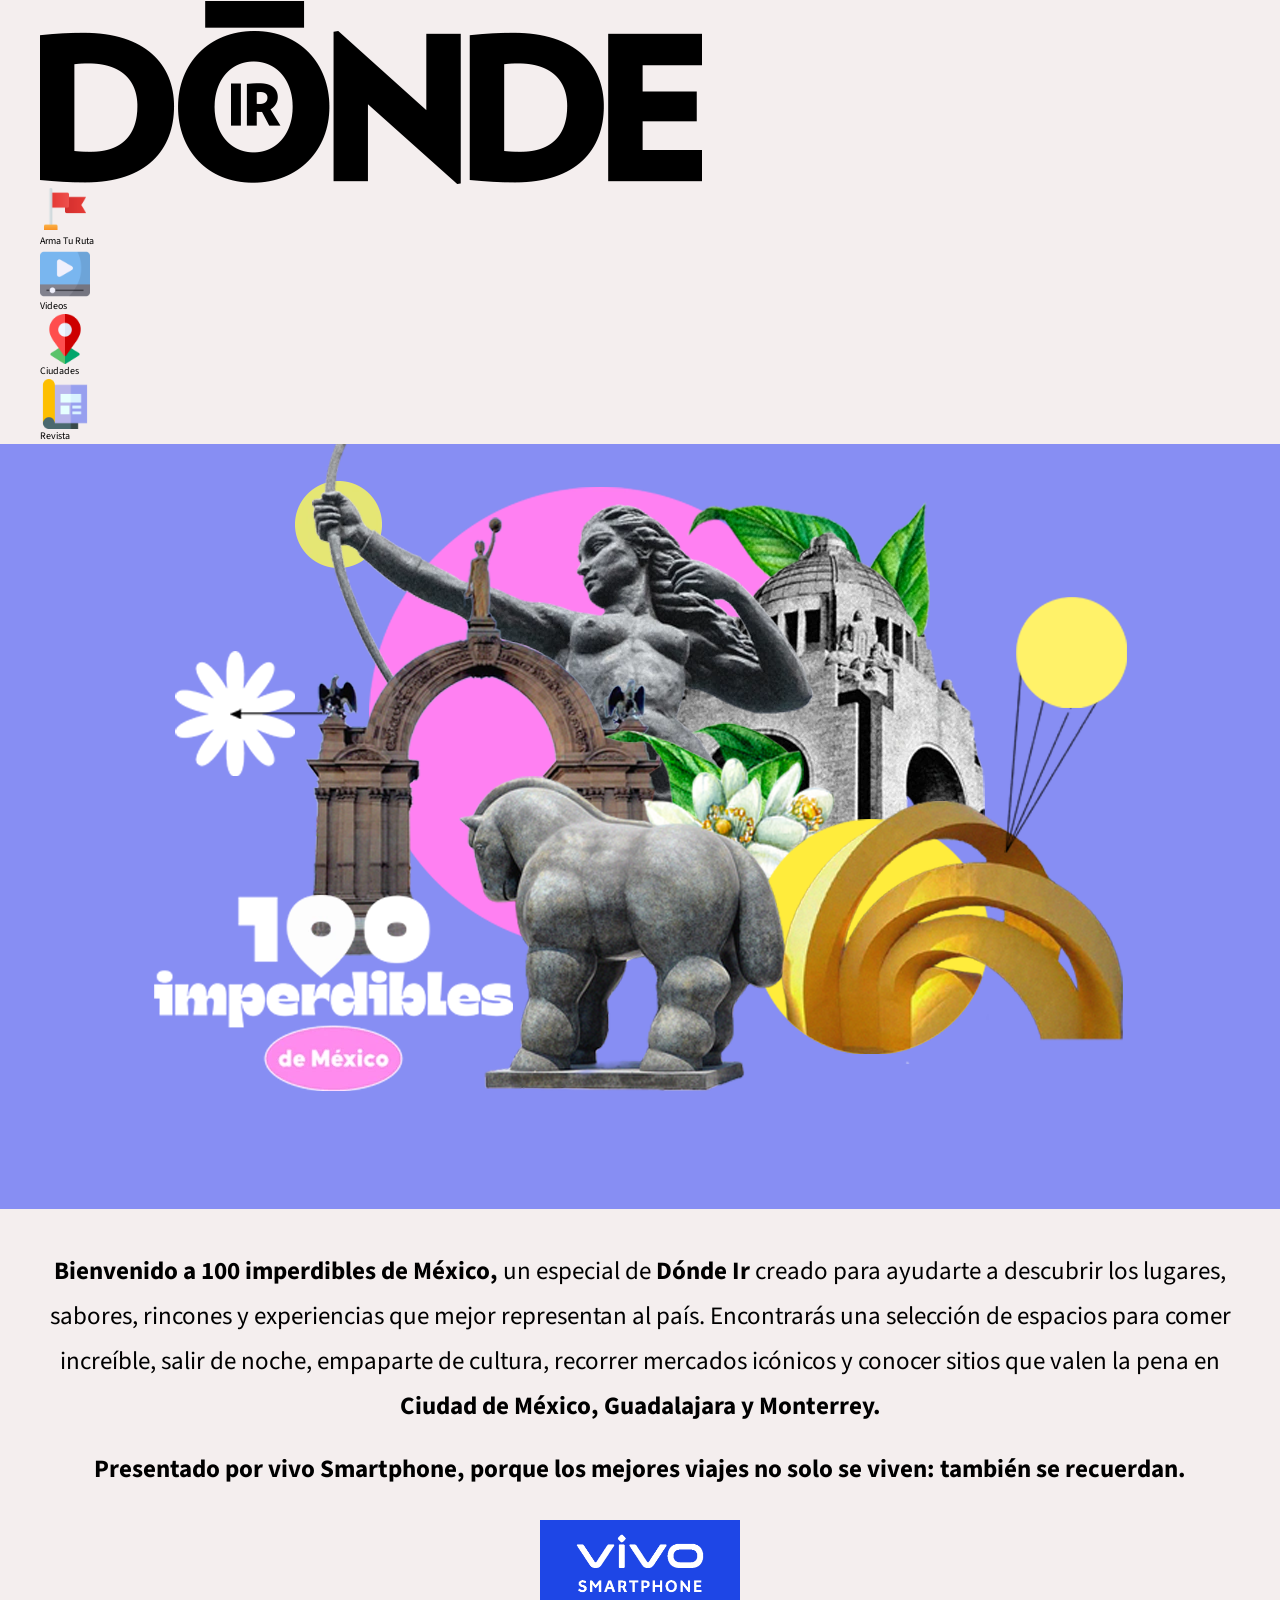
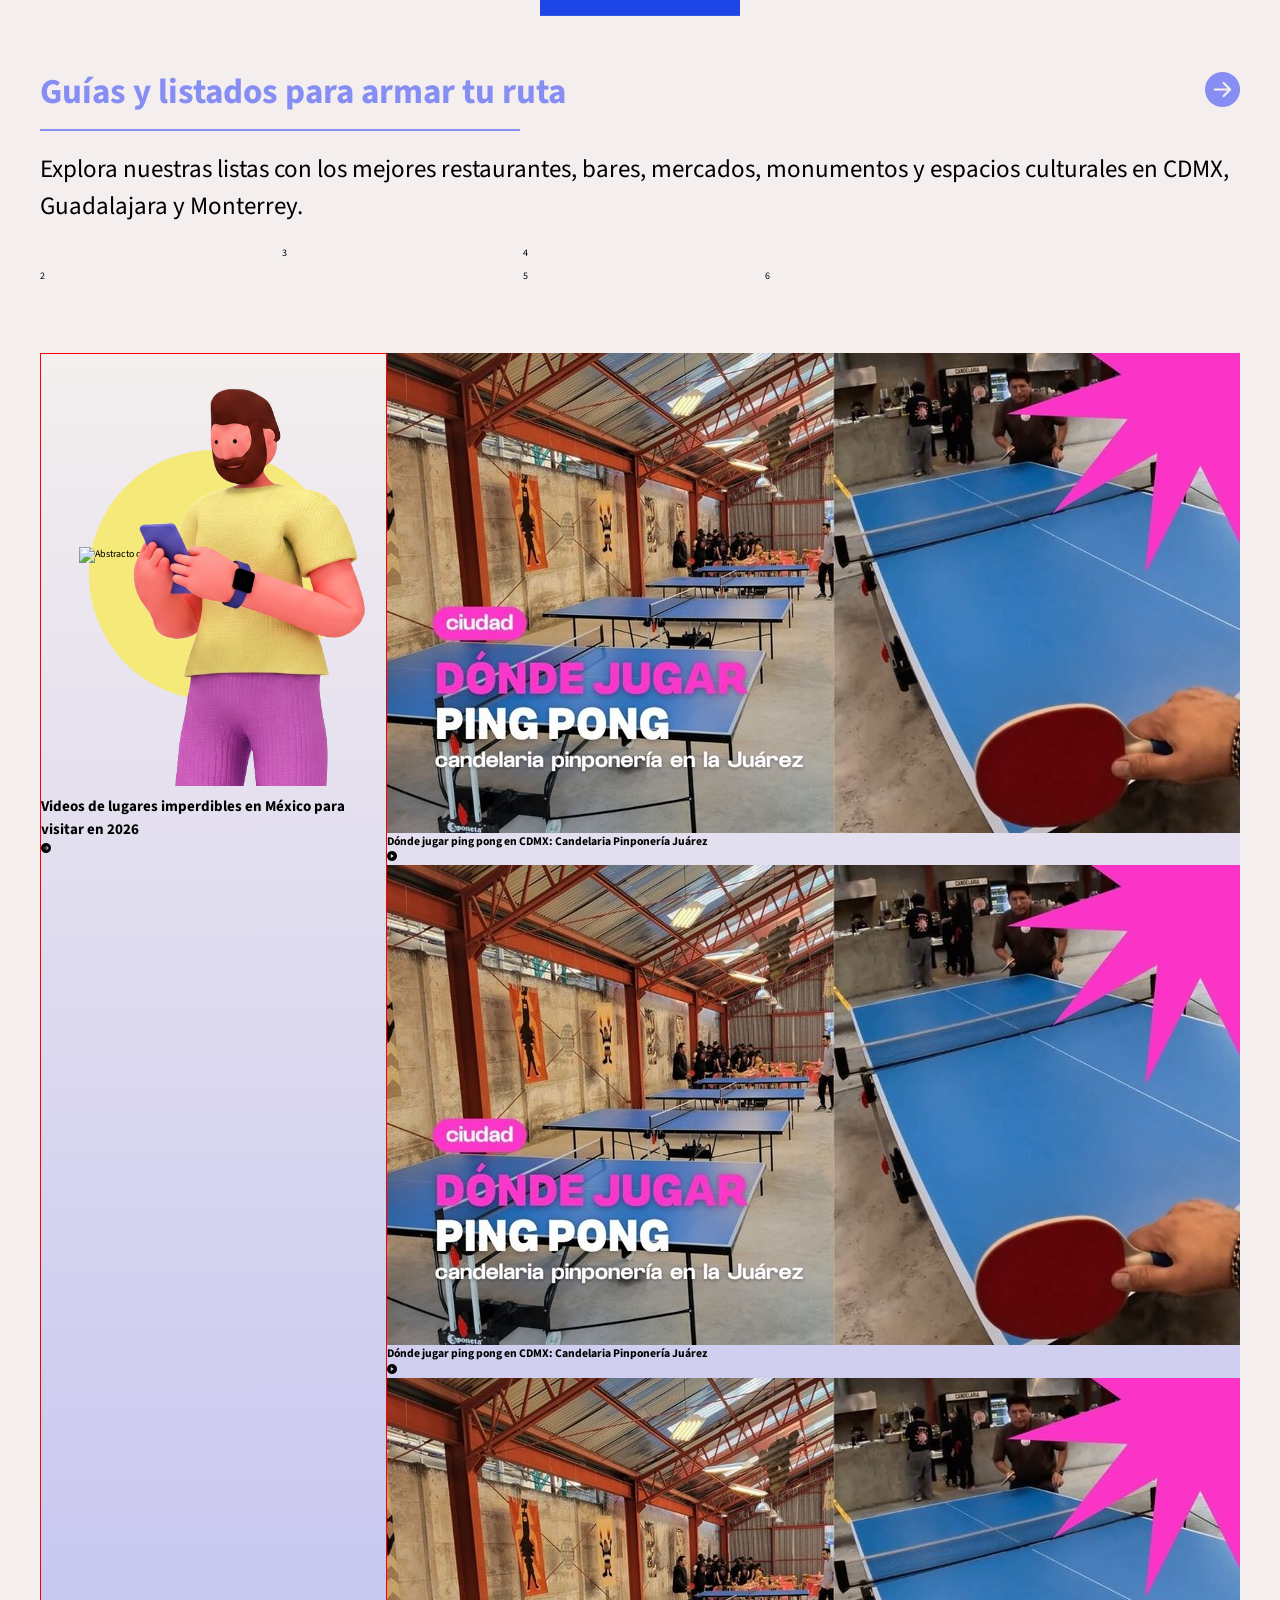
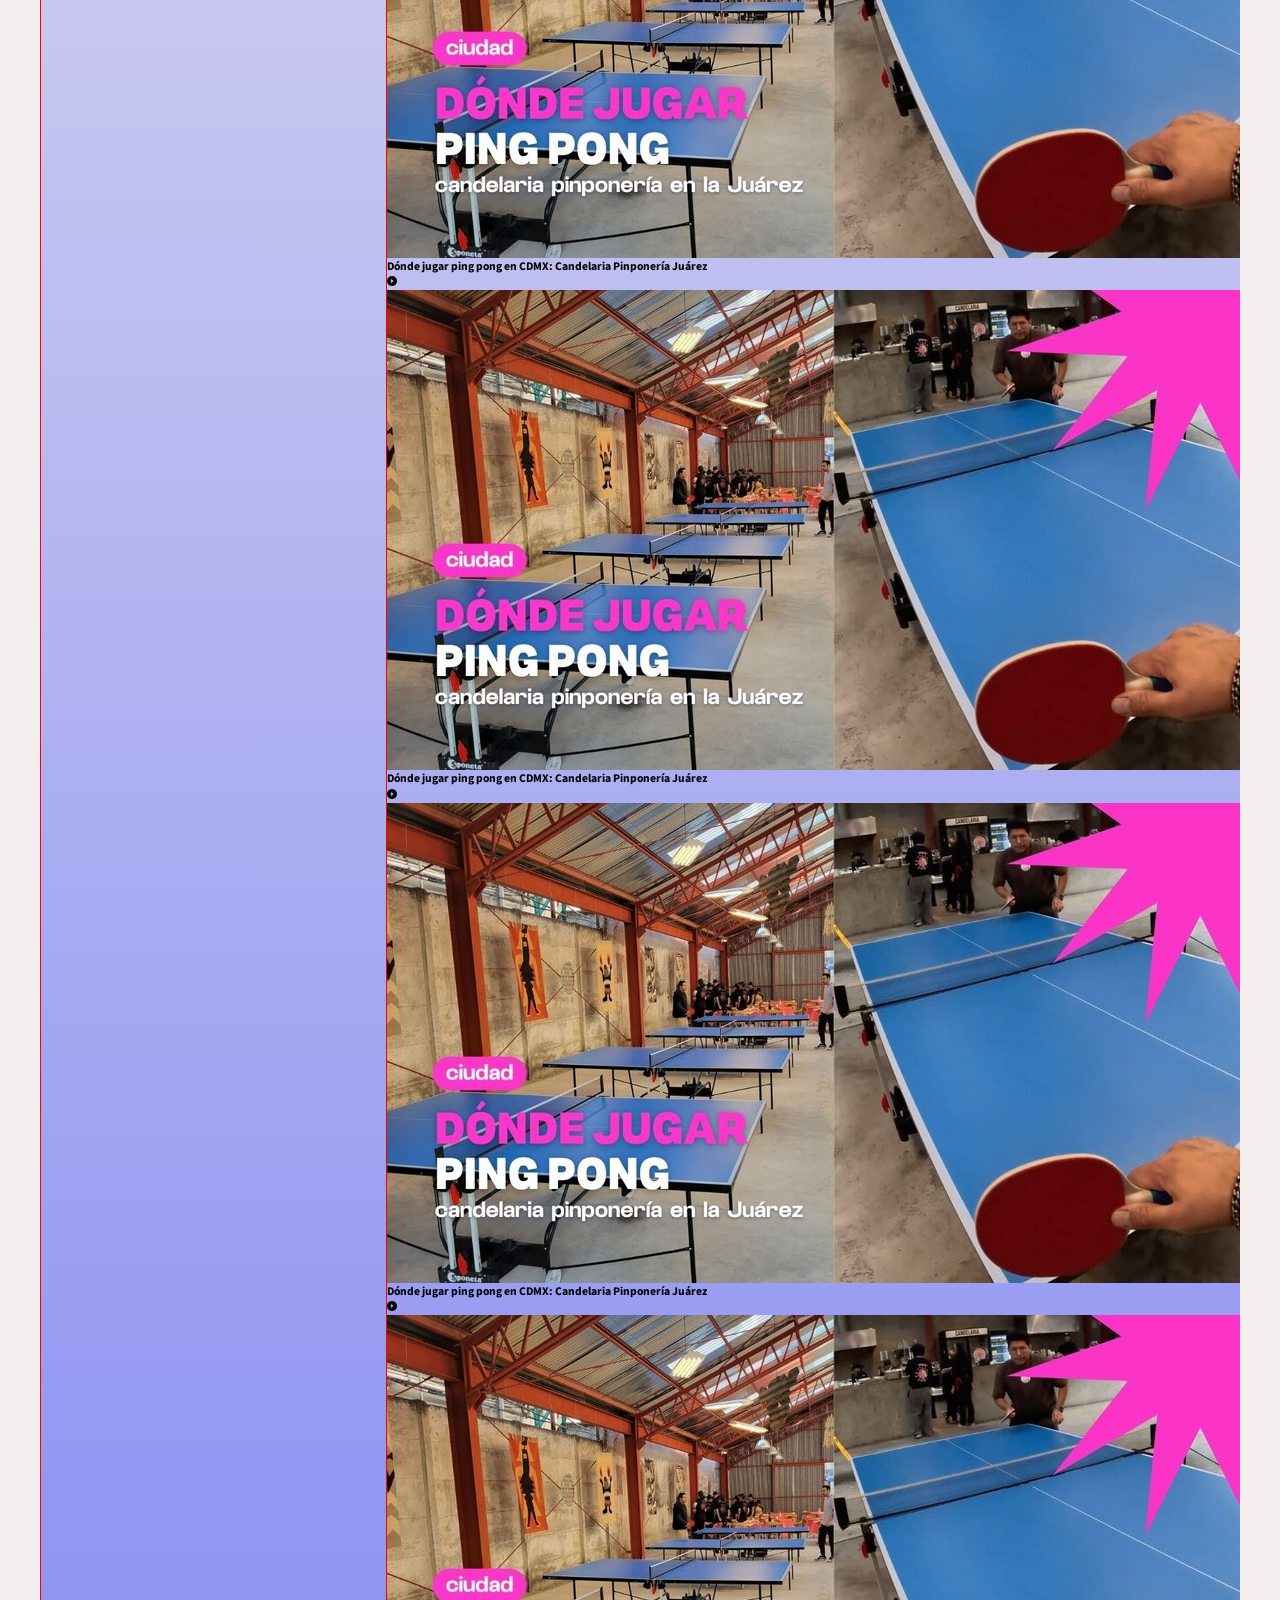
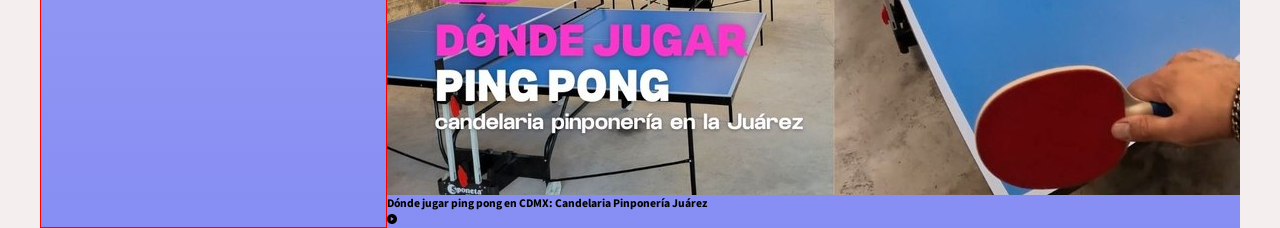
==== 100-imperdibles/index.html @ 1c22e7c6 "Se remaketa" ====
<!DOCTYPE html>
<html lang="es">

<head>
    <meta charset="UTF-8">
    <meta name="viewport" content="width=device-width, initial-scale=1.0">
    <!-- Fuentes -->
    <!-- Fuente Source Sans Pro google fonts -->
    <link href="https://fonts.googleapis.com/css2?family=Source+Sans+Pro:wght@400;700&display=swap" rel="stylesheet">
    <!-- Open Sans google fonts -->
    <link href="https://fonts.googleapis.com/css2?family=Open+Sans:wght@400;700&display=swap" rel="stylesheet">
    <!-- reset -->
    <link rel="stylesheet" href="./css/reset.css">
    <!-- Style -->
    <link rel="stylesheet" href="./css/style.css">
    <!-- Iconos Bootstrap -->
    <link rel="stylesheet" href="https://cdn.jsdelivr.net/npm/bootstrap-icons@1.13.1/font/bootstrap-icons.min.css">
    <title>Los 100 imperdibles | Donde Ir</title>
</head>

<body>
    <!-- Header desktop -->
    <header class="header">
        <div class="header-content max-width">
            <div class="header-logo">
                <img src="./img/donde-ir-negro.png" alt="Logo Donde Ir" class="header-logo__img">
            </div>
            <div class="header-list">
                <nav class="header-nav">
                    <a href="#" class="header-nav__item">
                        <img src="./img/arma-tu-ruta.svg" alt="Icono Arma Tu Ruta" class="nav-icon">
                        <span>Arma Tu Ruta</span>
                    </a>
                    <a href="#" class="header-nav__item">
                        <img src="./img/videos.svg" alt="Icono Videos" class="nav-icon">
                        <span>Videos</span>
                    </a>
                    <a href="#" class="header-nav__item">
                        <img src="./img/ciudades.svg" alt="Icono Ciudades" class="nav-icon">
                        <span>Ciudades</span>
                    </a>
                    <a href="#" class="header-nav__item">
                        <img src="./img/revista.svg" alt="Icono Revista" class="nav-icon">
                        <span>Revista</span>
                    </a>
                </nav>
            </div>
        </div>
    </header>
    <!--Fin Header desktop -->

    <!-- Hero -->
    <section class="hero">
        <div class="hero-content max-width">
            <img src="./img/hero/capa-15.webp" alt="Imagen de hero en capa" class="hero-capa capa-15">
            <img src="./img/hero/capa-14.webp" alt="Imagen de hero en capa" class="hero-capa capa-14">
            <img src="./img/hero/capa-13.webp" alt="Imagen de hero en capa" class="hero-capa capa-13">
            <img src="./img/hero/capa-12.webp" alt="Imagen de hero en capa" class="hero-capa capa-12">
            <img src="./img/hero/capa-11.webp" alt="Imagen de hero en capa" class="hero-capa capa-11">
            <img src="./img/hero/capa-10.webp" alt="Imagen de hero en capa" class="hero-capa capa-10">
            <img src="./img/hero/capa-9.webp" alt="Imagen de hero en capa" class="hero-capa capa-9">
            <img src="./img/hero/capa-8.webp" alt="Imagen de hero en capa" class="hero-capa capa-8">
            <img src="./img/hero/capa-7.webp" alt="Imagen de hero en capa" class="hero-capa capa-7">
            <img src="./img/hero/capa-6.webp" alt="Imagen de hero en capa" class="hero-capa capa-6">
            <img src="./img/hero/capa-5.webp" alt="Imagen de hero en capa" class="hero-capa capa-5">
            <img src="./img/hero/capa-4.webp" alt="Imagen de hero en capa" class="hero-capa capa-4">
            <img src="./img/hero/capa-3.webp" alt="Imagen de hero en capa" class="hero-capa capa-3">
            <img src="./img/hero/capa-2.webp" alt="Imagen de hero en capa" class="hero-capa capa-2">
            <img src="./img/hero/capa-1.webp" alt="Imagen de hero en capa" class="hero-capa capa-1">
            <img src="./img/hero/capa-16.webp" alt="Imagen de hero en capa" class="hero-capa capa-16">
        </div>
    </section>
    <!-- Fin Hero -->

    <!-- Descripcion -->
    <section class="description">
        <div class="description-content max-width">
            <p class="description-text"> <b>Bienvenido a 100 imperdibles de México,</b> un especial de <b>Dónde Ir</b>
                creado para ayudarte a descubrir los lugares, sabores, rincones y experiencias que mejor representan al
                país. Encontrarás una selección de espacios para comer increíble, salir de noche, empaparte de cultura,
                recorrer mercados icónicos y conocer sitios que valen la pena en <b>Ciudad de México, Guadalajara y
                    Monterrey.</b></p>
            <br>
            <p class="description-text"><b>Presentado por vivo Smartphone, porque los mejores viajes no solo se viven:
                    también se recuerdan.</b></p>
            <br>
            <img src="./img/logo-vivo.svg" alt="Logo Vivo" class="description-logo">
        </div>
    </section>
    <!-- Fin descripcion -->

    <!-- Arma tu ruta -->
    <section class="guias">
        <div class="guias-content max-width">
            <div class="guias-head">
                <h2 class="guias-title">Guías y listados para armar tu ruta</h2>
                <a href="#" class="guias-icon__link"><i class="bi bi-arrow-right-circle-fill guias-icon"></i></a>
            </div>
            <div class="guias-line"></div>
            <div class="guias-info">
                <p class="guias-text">Explora nuestras listas con los mejores restaurantes, bares, mercados, monumentos
                    y espacios culturales en CDMX, Guadalajara y Monterrey.</p>
            </div>
            <div class="guias-grid">
                <div class="div1"></div>
                <div class="div2">2</div>
                <div class="div3">3</div>
                <div class="div4">4</div>
                <div class="div5">5</div>
                <div class="div6">6</div>
            </div>
        </div>
    </section>
    <!-- Fin Arma tu ruta -->

    <!-- Seccion videos -->
    <section class="videos">
        <div class="videos-content max-width">
            <div class="videos-head">
                <div class="videos-head__abstract-content">
                    <img src="./img/circulo-amarillo-videos.svg" alt="Abstracto amarillo" class="videos-abstract">
                    <img src="./img/videos-cazadora.svg" alt="Abstracto cazadora" class="videos-cazadora">
                    <img src="./img/videos-modelo.svg" alt="Abstracto modelo" class="videos-modelo">
                </div>
                <div class="videos-head__info">
                    <h2 class="videos-info__title">Videos de lugares imperdibles en México para visitar en 2026</h2>
                    <i class="bi bi-arrow-right-circle-fill videos-info__icon"></i>
                </div>
            </div>
            <div class="videos-line"></div>
            <div class="videos-slide">
                <div class="video-slide__item">
                    <img src="./img/miniaturas/miniatura-1.jpg" alt="Imagen de video 1" class="video-item__img">
                    <div class="video-item__info">
                        <h3 class="video-item__title">Dónde jugar ping pong en CDMX: Candelaria Pinponería Juárez</h3>
                        <i class="bi bi-play-circle-fill play-icon"></i>
                    </div>
                </div>
                <div class="video-slide__item">
                    <img src="./img/miniaturas/miniatura-1.jpg" alt="Imagen de video 1" class="video-item__img">
                    <div class="video-item__info">
                        <h3 class="video-item__title">Dónde jugar ping pong en CDMX: Candelaria Pinponería Juárez</h3>
                        <i class="bi bi-play-circle-fill play-icon"></i>
                    </div>
                </div>
                <div class="video-slide__item">
                    <img src="./img/miniaturas/miniatura-1.jpg" alt="Imagen de video 1" class="video-item__img">
                    <div class="video-item__info">
                        <h3 class="video-item__title">Dónde jugar ping pong en CDMX: Candelaria Pinponería Juárez</h3>
                        <i class="bi bi-play-circle-fill play-icon"></i>
                    </div>
                </div>
                <div class="video-slide__item">
                    <img src="./img/miniaturas/miniatura-1.jpg" alt="Imagen de video 1" class="video-item__img">
                    <div class="video-item__info">
                        <h3 class="video-item__title">Dónde jugar ping pong en CDMX: Candelaria Pinponería Juárez</h3>
                        <i class="bi bi-play-circle-fill play-icon"></i>
                    </div>
                </div>
                <div class="video-slide__item">
                    <img src="./img/miniaturas/miniatura-1.jpg" alt="Imagen de video 1" class="video-item__img">
                    <div class="video-item__info">
                        <h3 class="video-item__title">Dónde jugar ping pong en CDMX: Candelaria Pinponería Juárez</h3>
                        <i class="bi bi-play-circle-fill play-icon"></i>
                    </div>
                </div>
                <div class="video-slide__item">
                    <img src="./img/miniaturas/miniatura-1.jpg" alt="Imagen de video 1" class="video-item__img">
                    <div class="video-item__info">
                        <h3 class="video-item__title">Dónde jugar ping pong en CDMX: Candelaria Pinponería Juárez</h3>
                        <i class="bi bi-play-circle-fill play-icon"></i>
                    </div>
                </div>
            </div>
        </div>
    </section>
</body>

</html>
---- 100-imperdibles/css/style.css ----
:root {
    --bg-color: #f4eeee;
    /* Palata de colores */
    --morado: #878EF3;
    --rosa: #F479D0;
    --amarillo: #F4E979;
    --blanco: #FFFFFF;
    --negro: #000000;
    --fuente-di: "Source Sans Pro", sans-serif;
    /* gradiente de transparente a morado */
    --gradiente-transparente-morado: linear-gradient(to bottom, rgba(135, 142, 243, 0) 0%, rgba(135, 142, 243, 1) 100%);
}

body{
    background-color: var(--bg-color);
    font-family: var(--fuente-di);
    position: relative;
}

.max-width {
    max-width: 1200px;
    margin: 0 auto;
}

/* Hero */
.hero {
    width: 100%;
    display: block;
    position: relative;
    background-color: var(--morado);
    color: var(--blanco);
    height: 85dvh;
}

.hero-content{
    position: relative;
    width: 100%;
    height: 100%;
}

.hero-capa{
    position: absolute;
    top: 0;
    left: 0;
    /* width: 100%;
    height: 100%; */
}

/* Descripcion */
.description {
    width: 100%;
    position: relative;
}

.description-content{
    text-align: center;
    padding: 4rem 0;
    line-height: 1.8;
}

.description-text{
    font-size: clamp(1rem, 2.5vw, 2.5rem);
}

.description-logo{
    margin: 1rem auto;
}

/* Guias */
.guias {
    width: 100%;
    position: relative;
}

.guias-content{
    width: 100%;
    display: block;
    position: relative;
}

.guias-head{
    display: flex;
    align-items: center;
    justify-content: space-between;
}

.guias-title,
.guias-icon{
    font-size: clamp(1.5rem, 3vw, 3.5rem);
    font-weight: bold;
    color: var(--morado);
}

.guias-line{
    display: block;
    width: 40%;
    margin: 1rem 0;
    height: .2rem;
    background-color: var(--morado);
}

.guias-info{
    display: block;
    width: 100%;
    margin: 2rem 0;
    line-height: 1.5;
    font-size: clamp(1rem, 2.5vw, 2.5rem);
    color: var(--negro);
}

/* Guías - grid */
.guias-grid{
    display: grid;
    grid-template-columns: repeat(5, 1fr);
    grid-template-rows: repeat(5, 1fr);
    gap: 8px;
}

.div2 {
    grid-column-start: 1;
    grid-row-start: 2;
}

.div3 {
    grid-row: span 2 / span 2;
    grid-column-start: 2;
    grid-row-start: 1;
}

.div4 {
    grid-column: span 2 / span 2;
    grid-column-start: 3;
    grid-row-start: 1;
}

.div5 {
    grid-column-start: 3;
    grid-row-start: 2;
}

.div6 {
    grid-column-start: 4;
    grid-row-start: 2;
}

/* Seccion videos */
.videos {
    width: 100%;
    max-width: 1200px;
    margin: 0 auto;
    display: block;
    position: relative;
    background: var(--gradiente-transparente-morado);
}

.videos-content {
    width: 100%;
    display: flex;
    position: relative;
}

.videos-head{
    flex: 1;
    display: block;
    position: relative;
    border: 1px solid red;
}

.videos-head__abstract-content {
    display: grid;
    place-items: center; /* Centra todo vertical y horizontalmente */
    padding: 2rem;
    width: 100%;
    /* border: 1px solid blue; */
}

.videos-abstract,
.videos-cazadora,
.videos-modelo {
    grid-area: 1 / 1; /* Magia: Asigna todas las imágenes a la misma celda del grid */
    width: 100%; /* o un porcentaje menor dependiendo del tamaño que busques */
    max-width: 250px; /* Limita el tamaño máximo */
    height: auto;
    object-fit: contain;
}

/* Si las imágenes no vienen exportadas con el espaciado exacto y necesitas moverlas un poco individualmente: */
.videos-cazadora {
    transform: translate(-10px, -20px); /* Ajuste fino */
}

.videos-modelo {
    transform: translate(30px, 10px); /* Ajuste fino */
}
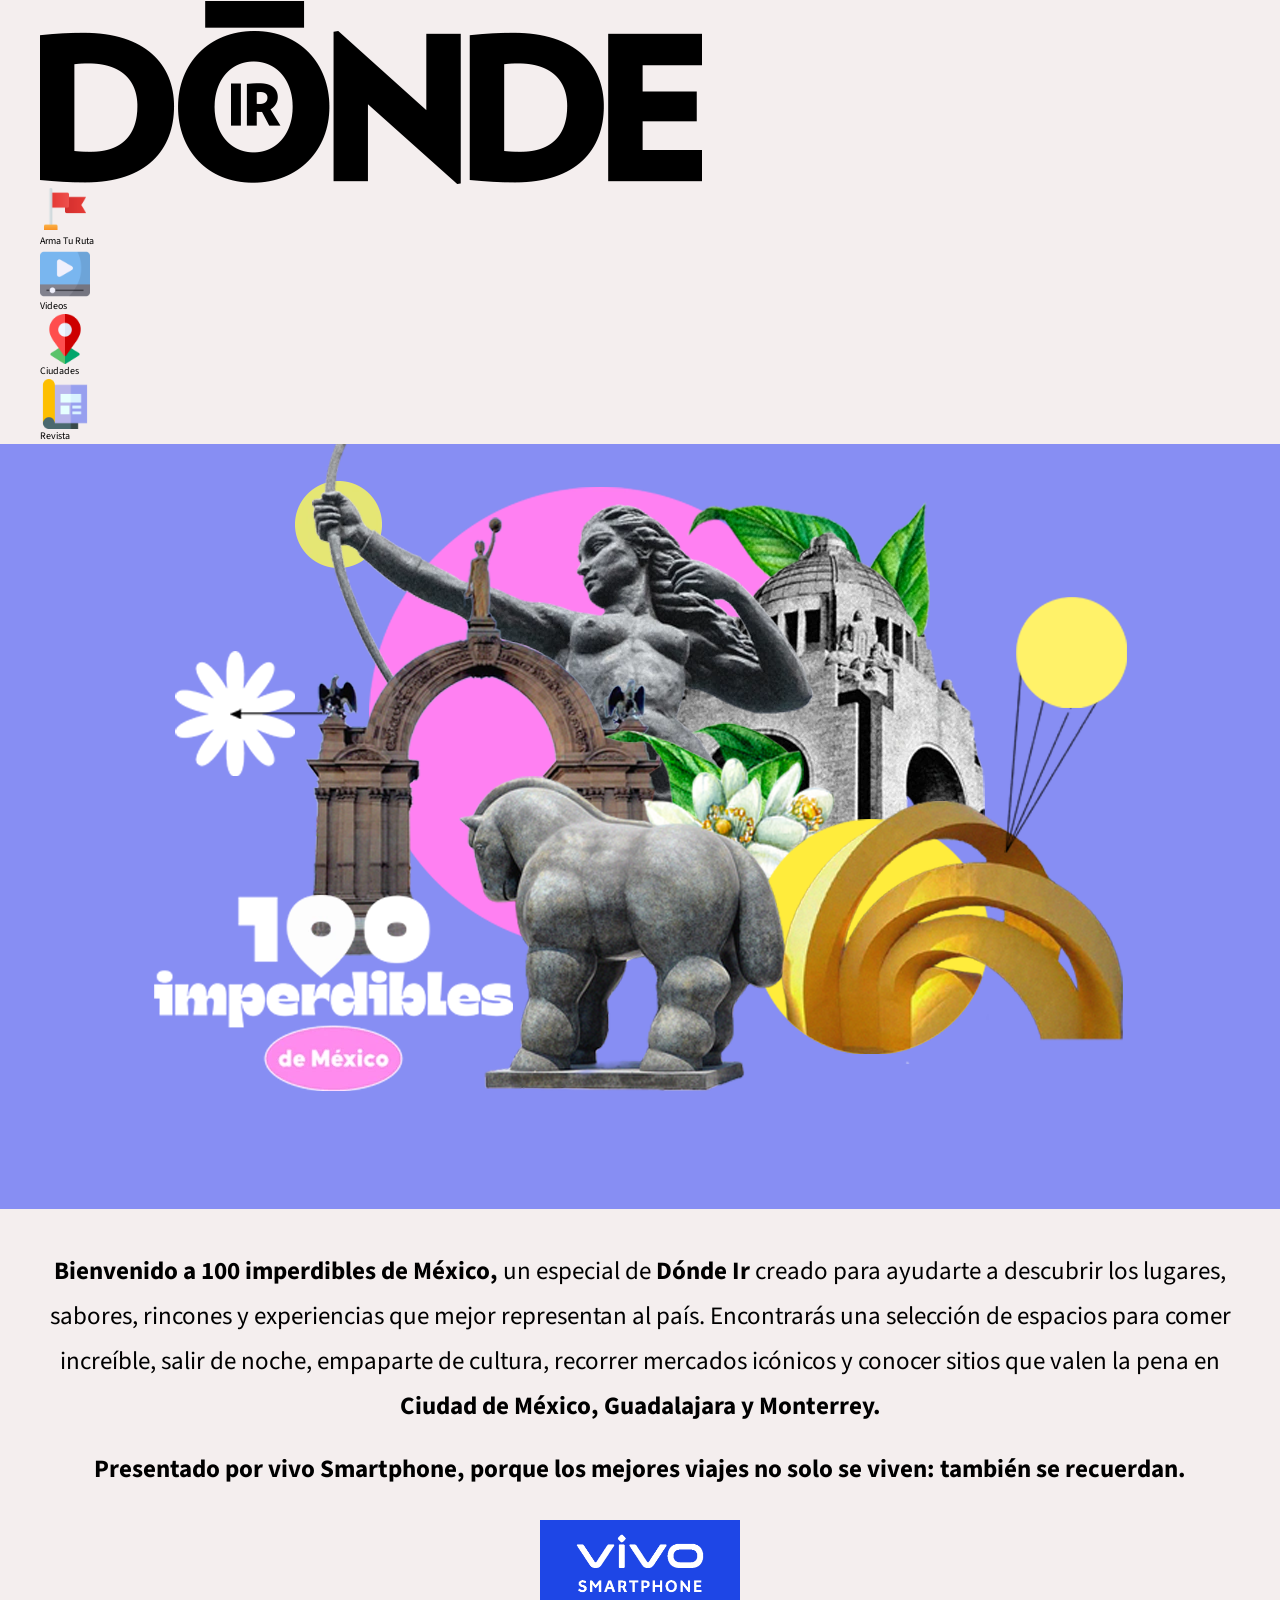
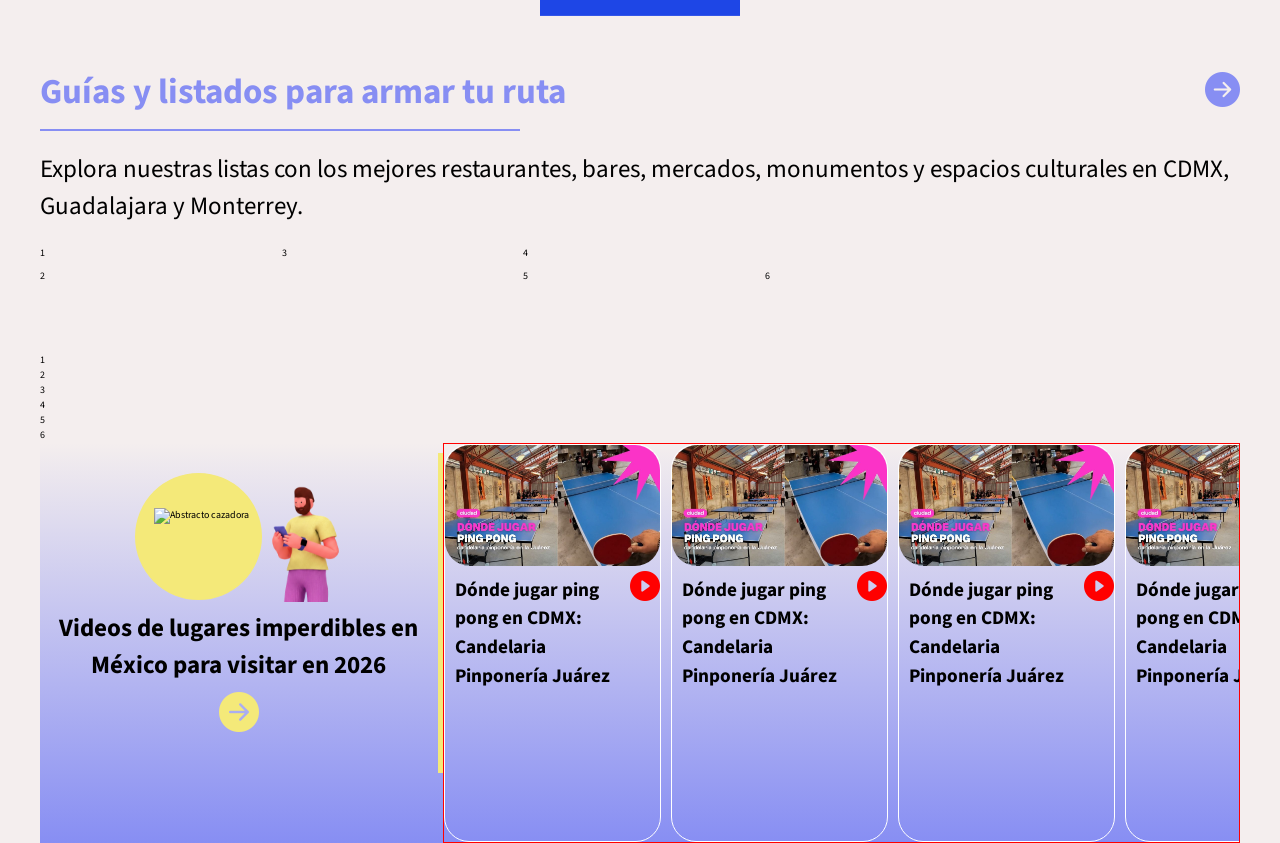
==== commit f2417737: "Merge branch 'main' of https://github.com/DanyRayo/vivo-di" ====
--- a/100-imperdibles/index.html
+++ b/100-imperdibles/index.html
@@ -73,7 +73,7 @@
     <!-- Fin Hero -->
 
     <!-- Descripcion -->
-    <section class="description">
+    <section class="ModVivodescription">
         <div class="description-content max-width">
             <p class="description-text"> <b>Bienvenido a 100 imperdibles de México,</b> un especial de <b>Dónde Ir</b>
                 creado para ayudarte a descubrir los lugares, sabores, rincones y experiencias que mejor representan al
@@ -102,12 +102,29 @@
                     y espacios culturales en CDMX, Guadalajara y Monterrey.</p>
             </div>
             <div class="guias-grid">
-                <div class="div1"></div>
+                <div class="div1">1</div>
+                <!-- Incrustar imagen de nota-->
                 <div class="div2">2</div>
                 <div class="div3">3</div>
                 <div class="div4">4</div>
                 <div class="div5">5</div>
                 <div class="div6">6</div>
+            </div>
+            <div class="row">
+                <div class="col-md-12">
+                    <div class="div1">1</div>
+                <!-- Incrustar imagen de nota-->
+                <div class="div2">2</div>
+                <div class="div3">3</div>
+                <div class="div4">4</div>
+                <div class="div5">5</div>
+                <div class="div6">6</div>
+
+                </div>
+            </div>
+            <div class="row">
+
+                </div>
             </div>
         </div>
     </section>
--- a/100-imperdibles/css/style.css
+++ b/100-imperdibles/css/style.css
@@ -11,7 +11,7 @@
     --gradiente-transparente-morado: linear-gradient(to bottom, rgba(135, 142, 243, 0) 0%, rgba(135, 142, 243, 1) 100%);
 }
 
-body{
+body {
     background-color: var(--bg-color);
     font-family: var(--fuente-di);
     position: relative;
@@ -32,13 +32,13 @@
     height: 85dvh;
 }
 
-.hero-content{
+.hero-content {
     position: relative;
     width: 100%;
     height: 100%;
 }
 
-.hero-capa{
+.hero-capa {
     position: absolute;
     top: 0;
     left: 0;
@@ -52,17 +52,17 @@
     position: relative;
 }
 
-.description-content{
+.description-content {
     text-align: center;
     padding: 4rem 0;
     line-height: 1.8;
 }
 
-.description-text{
+.description-text {
     font-size: clamp(1rem, 2.5vw, 2.5rem);
 }
 
-.description-logo{
+.description-logo {
     margin: 1rem auto;
 }
 
@@ -72,26 +72,26 @@
     position: relative;
 }
 
-.guias-content{
-    width: 100%;
-    display: block;
-    position: relative;
-}
-
-.guias-head{
+.guias-content {
+    width: 100%;
+    display: block;
+    position: relative;
+}
+
+.guias-head {
     display: flex;
     align-items: center;
     justify-content: space-between;
 }
 
 .guias-title,
-.guias-icon{
+.guias-icon {
     font-size: clamp(1.5rem, 3vw, 3.5rem);
     font-weight: bold;
     color: var(--morado);
 }
 
-.guias-line{
+.guias-line {
     display: block;
     width: 40%;
     margin: 1rem 0;
@@ -99,7 +99,7 @@
     background-color: var(--morado);
 }
 
-.guias-info{
+.guias-info {
     display: block;
     width: 100%;
     margin: 2rem 0;
@@ -109,7 +109,7 @@
 }
 
 /* Guías - grid */
-.guias-grid{
+.guias-grid {
     display: grid;
     grid-template-columns: repeat(5, 1fr);
     grid-template-rows: repeat(5, 1fr);
@@ -143,6 +143,39 @@
     grid-row-start: 2;
 }
 
+.grid-x {
+    display: grid;
+    grid-template-columns: repeat(5, 1fr);
+    gap: 8px;
+}
+
+.column1 {
+    grid-column-start: 1;
+    grid-row-start: 1;
+}
+
+.column2 {
+    grid-column-start: 2;
+    grid-row-start: 1;
+}
+
+.column3 {
+    grid-column-start: 3;
+    grid-row-start: 1;
+}
+
+.column4 {
+    grid-column-start: 4;
+    grid-row-start: 1;
+}
+
+.column5 {
+    grid-column-start: 5;
+    grid-row-start: 1;
+}
+
+
+
 /* Seccion videos */
 .videos {
     width: 100%;
@@ -157,38 +190,131 @@
     width: 100%;
     display: flex;
     position: relative;
-}
-
-.videos-head{
+    height: 40rem;
+}
+
+.videos-head {
     flex: 1;
     display: block;
     position: relative;
-    border: 1px solid red;
 }
 
 .videos-head__abstract-content {
     display: grid;
-    place-items: center; /* Centra todo vertical y horizontalmente */
+    place-items: center;
+    /* Centra todo vertical y horizontalmente */
     padding: 2rem;
     width: 100%;
-    /* border: 1px solid blue; */
 }
 
 .videos-abstract,
 .videos-cazadora,
 .videos-modelo {
-    grid-area: 1 / 1; /* Magia: Asigna todas las imágenes a la misma celda del grid */
-    width: 100%; /* o un porcentaje menor dependiendo del tamaño que busques */
-    max-width: 250px; /* Limita el tamaño máximo */
+    grid-area: 1 / 1;
+    /* Magia: Asigna todas las imágenes a la misma celda del grid */
+    width: 100%;
+    /* o un porcentaje menor dependiendo del tamaño que busques */
     height: auto;
     object-fit: contain;
 }
 
+.videos-abstract {
+    max-width: 127px;
+    transform: translate(-40px, 10px);
+    /* Ajuste fino */
+}
+
 /* Si las imágenes no vienen exportadas con el espaciado exacto y necesitas moverlas un poco individualmente: */
 .videos-cazadora {
-    transform: translate(-10px, -20px); /* Ajuste fino */
+    transform: translate(0px, -10px);
+    /* Ajuste fino */
+    max-width: 170px;
 }
 
 .videos-modelo {
-    transform: translate(30px, 10px); /* Ajuste fino */
-}+    transform: translate(65px, 18px);
+    /* Ajuste fino */
+    max-width: 72px;
+}
+
+.videos-head__info {
+    display: block;
+    position: relative;
+    text-align: center;
+}
+
+.videos-info__title {
+    font-size: clamp(1.5rem, 2vw, 2.5rem);
+    font-weight: bold;
+    color: var(--negro);
+}
+
+.videos-info__icon {
+    font-size: 4rem;
+    color: var(--amarillo);
+}
+
+.videos-line {
+    display: block;
+    width: .5rem;
+    margin: 1rem auto;
+    height: 80%;
+    background-color: var(--amarillo);
+}
+
+.videos-slide {
+    flex: 2;
+    display: flex;
+    position: relative;
+    height: 100%;
+    gap: 1rem;
+    /* Habilitamos el scroll horizontal */
+    overflow-x: auto;
+    /* Ocultamos la barra de scroll para un look más limpio */
+    scrollbar-width: none; /* Firefox */
+    /* Definimos el comportamiento del "snap" */
+    scroll-snap-type: x mandatory;
+    border: 1px solid red;
+}
+
+/* Ocultar barra de scroll para Chrome, Safari y Opera */
+.videos-slide::-webkit-scrollbar {
+    display: none;
+}
+
+.video-slide__item {
+    /* Calculamos el ancho para mostrar 3.5 items. 100% / 3.5 ≈ 28.57% */
+    /* Usamos flex-basis para un mejor control en un contenedor flex */
+    flex-basis: calc((100% / 3.5) - 1rem);
+    flex-shrink: 0;
+    position: relative;
+    height: auto;
+    /* Definimos el punto de anclaje para el snap */
+    scroll-snap-align: start;
+    border: 1px solid var(--blanco);
+    border-radius: 25px;
+}
+
+.video-item__img {
+    width: 100%;
+    height: auto;
+    object-fit: cover;
+    border-radius: 25px;
+}
+
+.video-item__info{
+    display: flex;
+}
+
+.video-item__title{
+    flex: 1;
+    font-size: clamp(1.5rem, 1.5vw, 2rem);
+    font-weight: bold;
+    color: var(--negro);
+    padding: 1rem;
+}
+
+.play-icon{
+    font-size: 3rem;
+    color: #ff0000;
+}
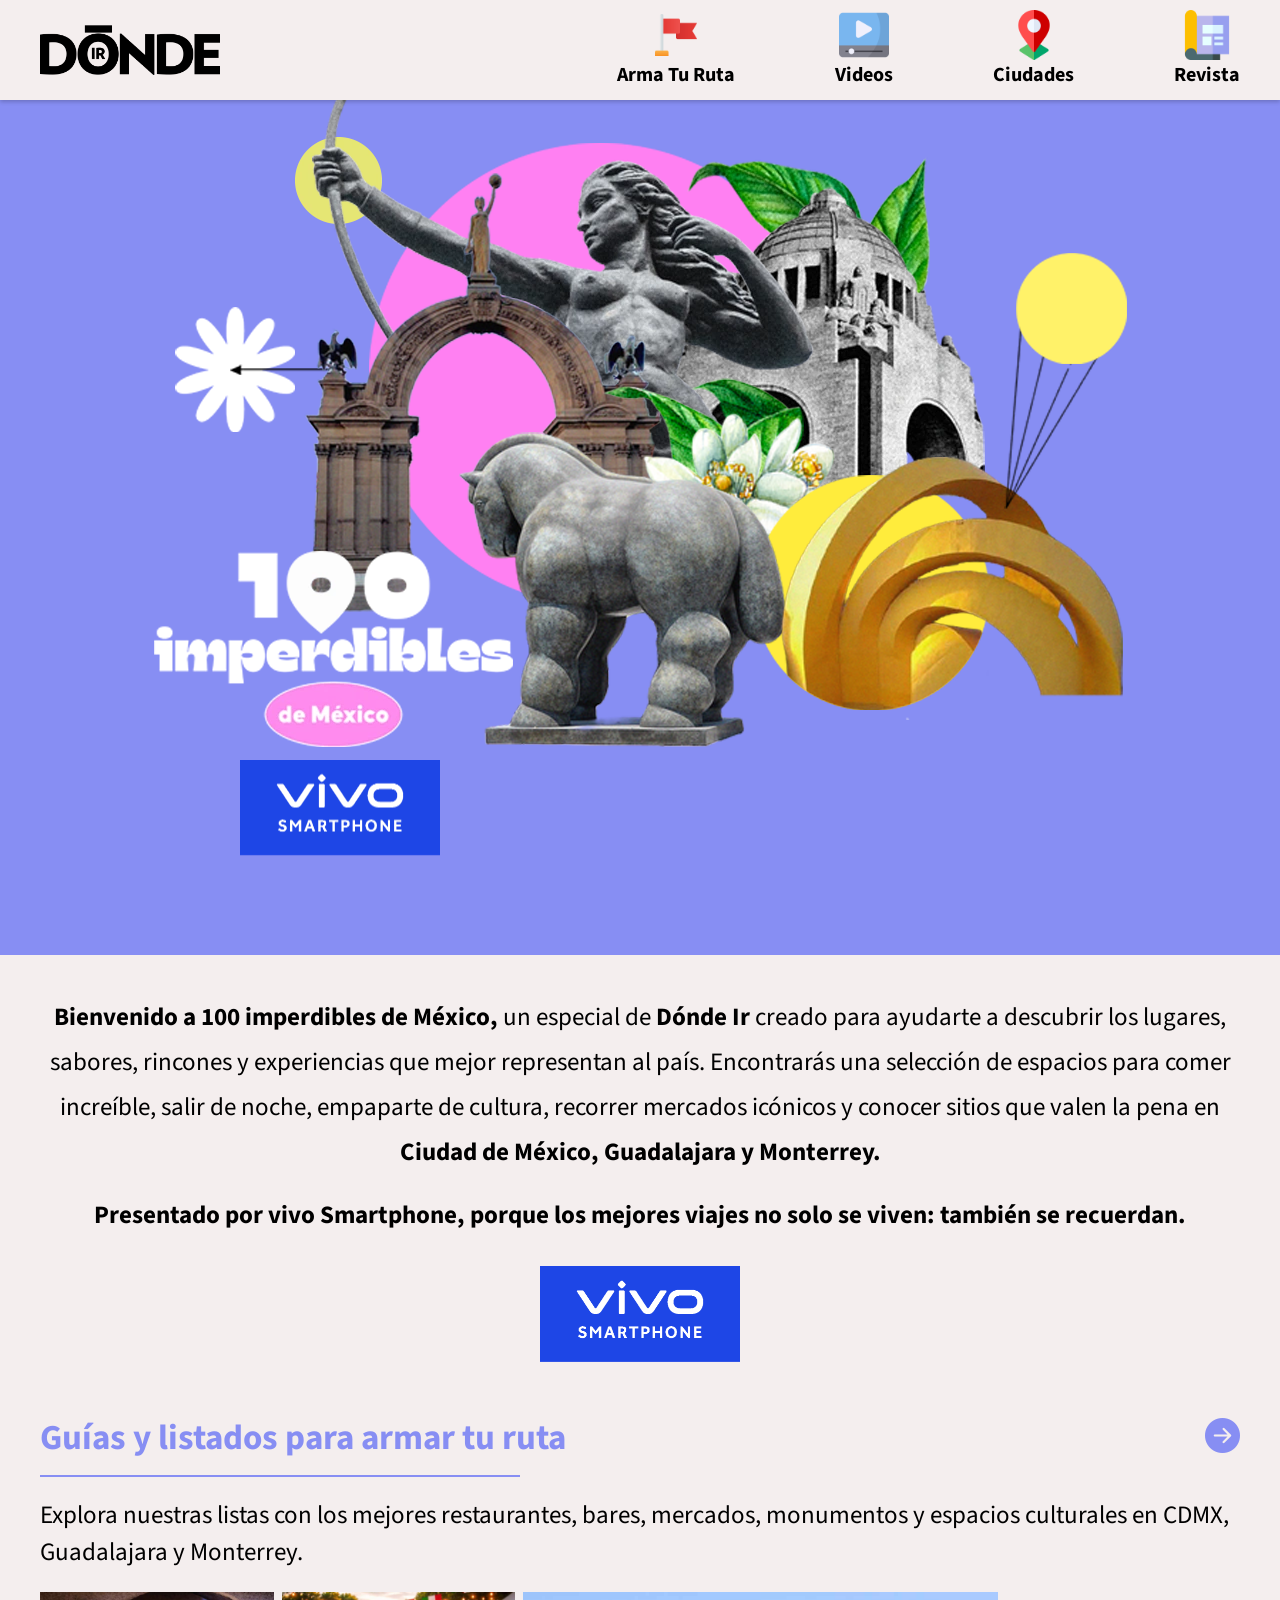
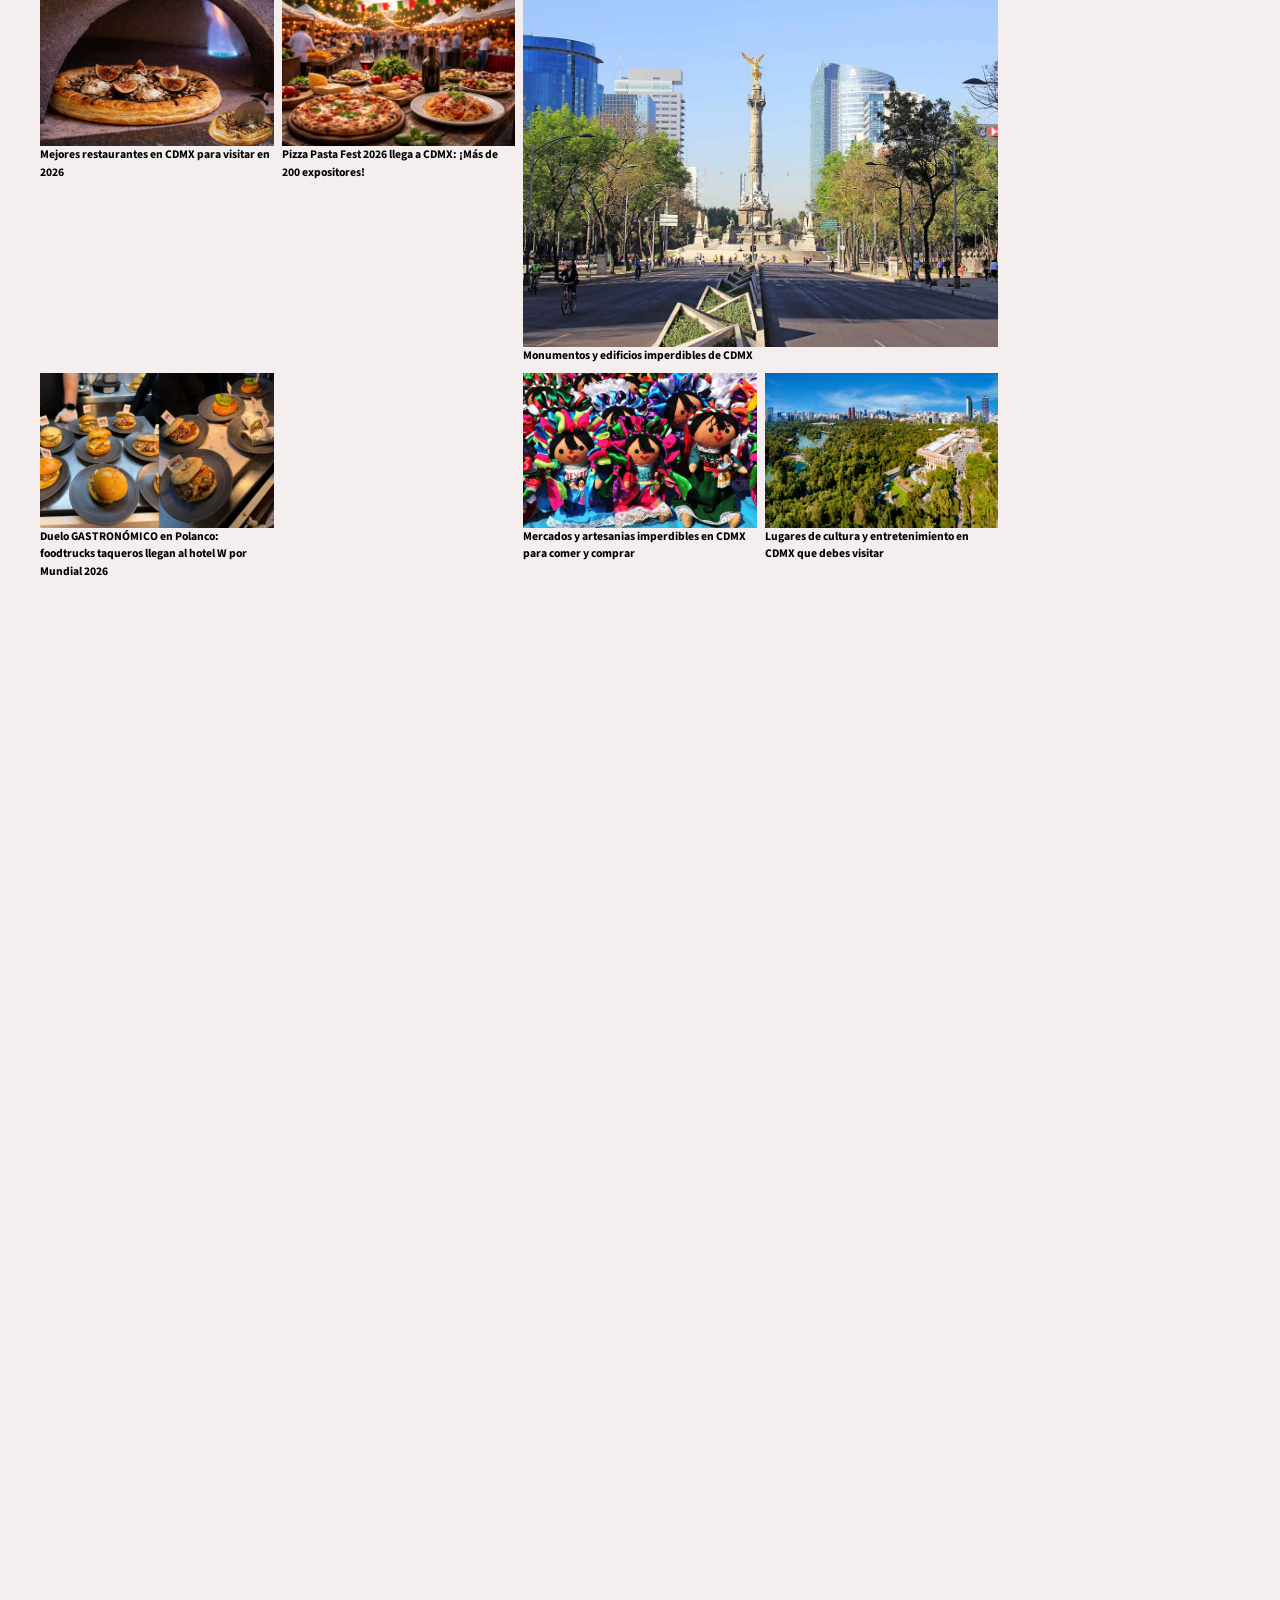
==== commit 864e6290: "Se avanza" ====
--- a/100-imperdibles/index.html
+++ b/100-imperdibles/index.html
@@ -22,26 +22,26 @@
     <!-- Header desktop -->
     <header class="header">
         <div class="header-content max-width">
-            <div class="header-logo">
+            <a href="#" class="header-logo">
                 <img src="./img/donde-ir-negro.png" alt="Logo Donde Ir" class="header-logo__img">
-            </div>
+            </a>
             <div class="header-list">
                 <nav class="header-nav">
                     <a href="#" class="header-nav__item">
                         <img src="./img/arma-tu-ruta.svg" alt="Icono Arma Tu Ruta" class="nav-icon">
-                        <span>Arma Tu Ruta</span>
+                        <span class="header-nav__title">Arma Tu Ruta</span>
                     </a>
                     <a href="#" class="header-nav__item">
                         <img src="./img/videos.svg" alt="Icono Videos" class="nav-icon">
-                        <span>Videos</span>
+                        <span class="header-nav__title">Videos</span>
                     </a>
                     <a href="#" class="header-nav__item">
                         <img src="./img/ciudades.svg" alt="Icono Ciudades" class="nav-icon">
-                        <span>Ciudades</span>
+                        <span class="header-nav__title">Ciudades</span>
                     </a>
                     <a href="#" class="header-nav__item">
                         <img src="./img/revista.svg" alt="Icono Revista" class="nav-icon">
-                        <span>Revista</span>
+                        <span class="header-nav__title">Revista</span>
                     </a>
                 </nav>
             </div>
@@ -68,6 +68,7 @@
             <img src="./img/hero/capa-2.webp" alt="Imagen de hero en capa" class="hero-capa capa-2">
             <img src="./img/hero/capa-1.webp" alt="Imagen de hero en capa" class="hero-capa capa-1">
             <img src="./img/hero/capa-16.webp" alt="Imagen de hero en capa" class="hero-capa capa-16">
+            <img src="./img/logo-vivo.svg" alt="Logo Vivo" class="hero-capa capa-17">
         </div>
     </section>
     <!-- Fin Hero -->
@@ -102,36 +103,41 @@
                     y espacios culturales en CDMX, Guadalajara y Monterrey.</p>
             </div>
             <div class="guias-grid">
-                <div class="div1">1</div>
                 <!-- Incrustar imagen de nota-->
-                <div class="div2">2</div>
-                <div class="div3">3</div>
-                <div class="div4">4</div>
-                <div class="div5">5</div>
-                <div class="div6">6</div>
-            </div>
-            <div class="row">
-                <div class="col-md-12">
-                    <div class="div1">1</div>
-                <!-- Incrustar imagen de nota-->
-                <div class="div2">2</div>
-                <div class="div3">3</div>
-                <div class="div4">4</div>
-                <div class="div5">5</div>
-                <div class="div6">6</div>
-
-                </div>
-            </div>
-            <div class="row">
-
+                <div class="div1">
+                    <img src="./img/notas/nota-1.jpg" alt="Imagen de nota 1" class="nota-img">
+                    <h3 class="nota-title">Mejores restaurantes en CDMX para visitar en 2026</h3>
+                </div>
+                <div class="div2">
+                    <img src="./img/notas/nota-2.jpg" alt="Imagen de nota 1" class="nota-img">
+                    <h3 class="nota-title">Duelo GASTRONÓMICO en Polanco: foodtrucks taqueros llegan al hotel W por Mundial 2026</h3>
+                </div>
+                <div class="div3">
+                    <img src="./img/notas/nota-3.jpg" alt="Imagen de nota 1" class="nota-img">
+                    <h3 class="nota-title">Pizza Pasta Fest 2026 llega a CDMX: ¡Más de 200 expositores!</h3>
+                </div>
+                <div class="div4">
+                    <img src="./img/notas/nota-4.jpg" alt="Imagen de nota 4" class="nota-img">
+                    <h3 class="nota-title">Monumentos y edificios imperdibles de CDMX</h3></div>
+                <div class="div5">
+                    <img src="./img/notas/nota-5.jpg" alt="Imagen de nota 1" class="nota-img">
+                    <h3 class="nota-title">Mercados y artesanias imperdibles en CDMX para comer y comprar</h3>
+                </div>
+                <div class="div6">
+                    <img src="./img/notas/nota-6.jpg" alt="Imagen de nota 1" class="nota-img">
+                    <h3 class="nota-title">Lugares de cultura y entretenimiento en CDMX que debes visitar</h3>
                 </div>
             </div>
         </div>
     </section>
     <!-- Fin Arma tu ruta -->
 
+    <!-- Seccion promocional -->
+    
+     <!-- Fin seccion promocional -->
+
     <!-- Seccion videos -->
-    <section class="videos">
+    <!-- <section class="videos">
         <div class="videos-content max-width">
             <div class="videos-head">
                 <div class="videos-head__abstract-content">
@@ -190,7 +196,7 @@
                 </div>
             </div>
         </div>
-    </section>
+    </section> -->
 </body>
 
 </html>
--- a/100-imperdibles/css/style.css
+++ b/100-imperdibles/css/style.css
@@ -22,6 +22,57 @@
     margin: 0 auto;
 }
 
+/* Header */
+.header{
+    width: 100%;
+    display: block;
+    position: sticky;
+    top: 0;
+    z-index: 1000;
+    background-color: var(--bg-color);
+    box-shadow: 0 2px 4px rgba(0, 0, 0, 0.20);
+    padding: 1rem;
+}
+
+.header-content {
+    display: flex;
+    align-items: center;
+    justify-content: space-between;
+}
+
+.header-logo{
+    width: 15%;
+}
+
+.header-logo__img{
+    width: 100%;
+}
+
+.header-list {
+    display: block;
+    width: 85%;
+}
+
+.header-nav{
+    display: flex;
+    align-items: center;
+    justify-content: end;
+    gap: 10rem;
+}
+
+.header-nav__item {
+    text-align: center;
+}
+
+.nav-icon{
+    margin: 0 auto;
+}
+
+.header-nav__title{
+    font-size: clamp(1rem, 2vw, 2.0rem);
+    font-weight: bold;
+    color: var(--negro);
+}
 /* Hero */
 .hero {
     width: 100%;
@@ -29,7 +80,7 @@
     position: relative;
     background-color: var(--morado);
     color: var(--blanco);
-    height: 85dvh;
+    height: 95dvh;
 }
 
 .hero-content {
@@ -46,6 +97,11 @@
     height: 100%; */
 }
 
+.capa-17{
+    position: relative;
+    transform: translate(100%, 687%);
+}
+
 /* Descripcion */
 .description {
     width: 100%;
@@ -119,6 +175,7 @@
 .div2 {
     grid-column-start: 1;
     grid-row-start: 2;
+    border-radius: 25px;
 }
 
 .div3 {
@@ -143,178 +200,3 @@
     grid-row-start: 2;
 }
 
-.grid-x {
-    display: grid;
-    grid-template-columns: repeat(5, 1fr);
-    gap: 8px;
-}
-
-.column1 {
-    grid-column-start: 1;
-    grid-row-start: 1;
-}
-
-.column2 {
-    grid-column-start: 2;
-    grid-row-start: 1;
-}
-
-.column3 {
-    grid-column-start: 3;
-    grid-row-start: 1;
-}
-
-.column4 {
-    grid-column-start: 4;
-    grid-row-start: 1;
-}
-
-.column5 {
-    grid-column-start: 5;
-    grid-row-start: 1;
-}
-
-
-
-/* Seccion videos */
-.videos {
-    width: 100%;
-    max-width: 1200px;
-    margin: 0 auto;
-    display: block;
-    position: relative;
-    background: var(--gradiente-transparente-morado);
-}
-
-.videos-content {
-    width: 100%;
-    display: flex;
-    position: relative;
-    height: 40rem;
-}
-
-.videos-head {
-    flex: 1;
-    display: block;
-    position: relative;
-}
-
-.videos-head__abstract-content {
-    display: grid;
-    place-items: center;
-    /* Centra todo vertical y horizontalmente */
-    padding: 2rem;
-    width: 100%;
-}
-
-.videos-abstract,
-.videos-cazadora,
-.videos-modelo {
-    grid-area: 1 / 1;
-    /* Magia: Asigna todas las imágenes a la misma celda del grid */
-    width: 100%;
-    /* o un porcentaje menor dependiendo del tamaño que busques */
-    height: auto;
-    object-fit: contain;
-}
-
-.videos-abstract {
-    max-width: 127px;
-    transform: translate(-40px, 10px);
-    /* Ajuste fino */
-}
-
-/* Si las imágenes no vienen exportadas con el espaciado exacto y necesitas moverlas un poco individualmente: */
-.videos-cazadora {
-    transform: translate(0px, -10px);
-    /* Ajuste fino */
-    max-width: 170px;
-}
-
-.videos-modelo {
-    transform: translate(65px, 18px);
-    /* Ajuste fino */
-    max-width: 72px;
-}
-
-.videos-head__info {
-    display: block;
-    position: relative;
-    text-align: center;
-}
-
-.videos-info__title {
-    font-size: clamp(1.5rem, 2vw, 2.5rem);
-    font-weight: bold;
-    color: var(--negro);
-}
-
-.videos-info__icon {
-    font-size: 4rem;
-    color: var(--amarillo);
-}
-
-.videos-line {
-    display: block;
-    width: .5rem;
-    margin: 1rem auto;
-    height: 80%;
-    background-color: var(--amarillo);
-}
-
-.videos-slide {
-    flex: 2;
-    display: flex;
-    position: relative;
-    height: 100%;
-    gap: 1rem;
-    /* Habilitamos el scroll horizontal */
-    overflow-x: auto;
-    /* Ocultamos la barra de scroll para un look más limpio */
-    scrollbar-width: none; /* Firefox */
-    /* Definimos el comportamiento del "snap" */
-    scroll-snap-type: x mandatory;
-    border: 1px solid red;
-}
-
-/* Ocultar barra de scroll para Chrome, Safari y Opera */
-.videos-slide::-webkit-scrollbar {
-    display: none;
-}
-
-.video-slide__item {
-    /* Calculamos el ancho para mostrar 3.5 items. 100% / 3.5 ≈ 28.57% */
-    /* Usamos flex-basis para un mejor control en un contenedor flex */
-    flex-basis: calc((100% / 3.5) - 1rem);
-    flex-shrink: 0;
-    position: relative;
-    height: auto;
-    /* Definimos el punto de anclaje para el snap */
-    scroll-snap-align: start;
-    border: 1px solid var(--blanco);
-    border-radius: 25px;
-}
-
-.video-item__img {
-    width: 100%;
-    height: auto;
-    object-fit: cover;
-    border-radius: 25px;
-}
-
-.video-item__info{
-    display: flex;
-}
-
-.video-item__title{
-    flex: 1;
-    font-size: clamp(1.5rem, 1.5vw, 2rem);
-    font-weight: bold;
-    color: var(--negro);
-    padding: 1rem;
-}
-
-.play-icon{
-    font-size: 3rem;
-    color: #ff0000;
-}
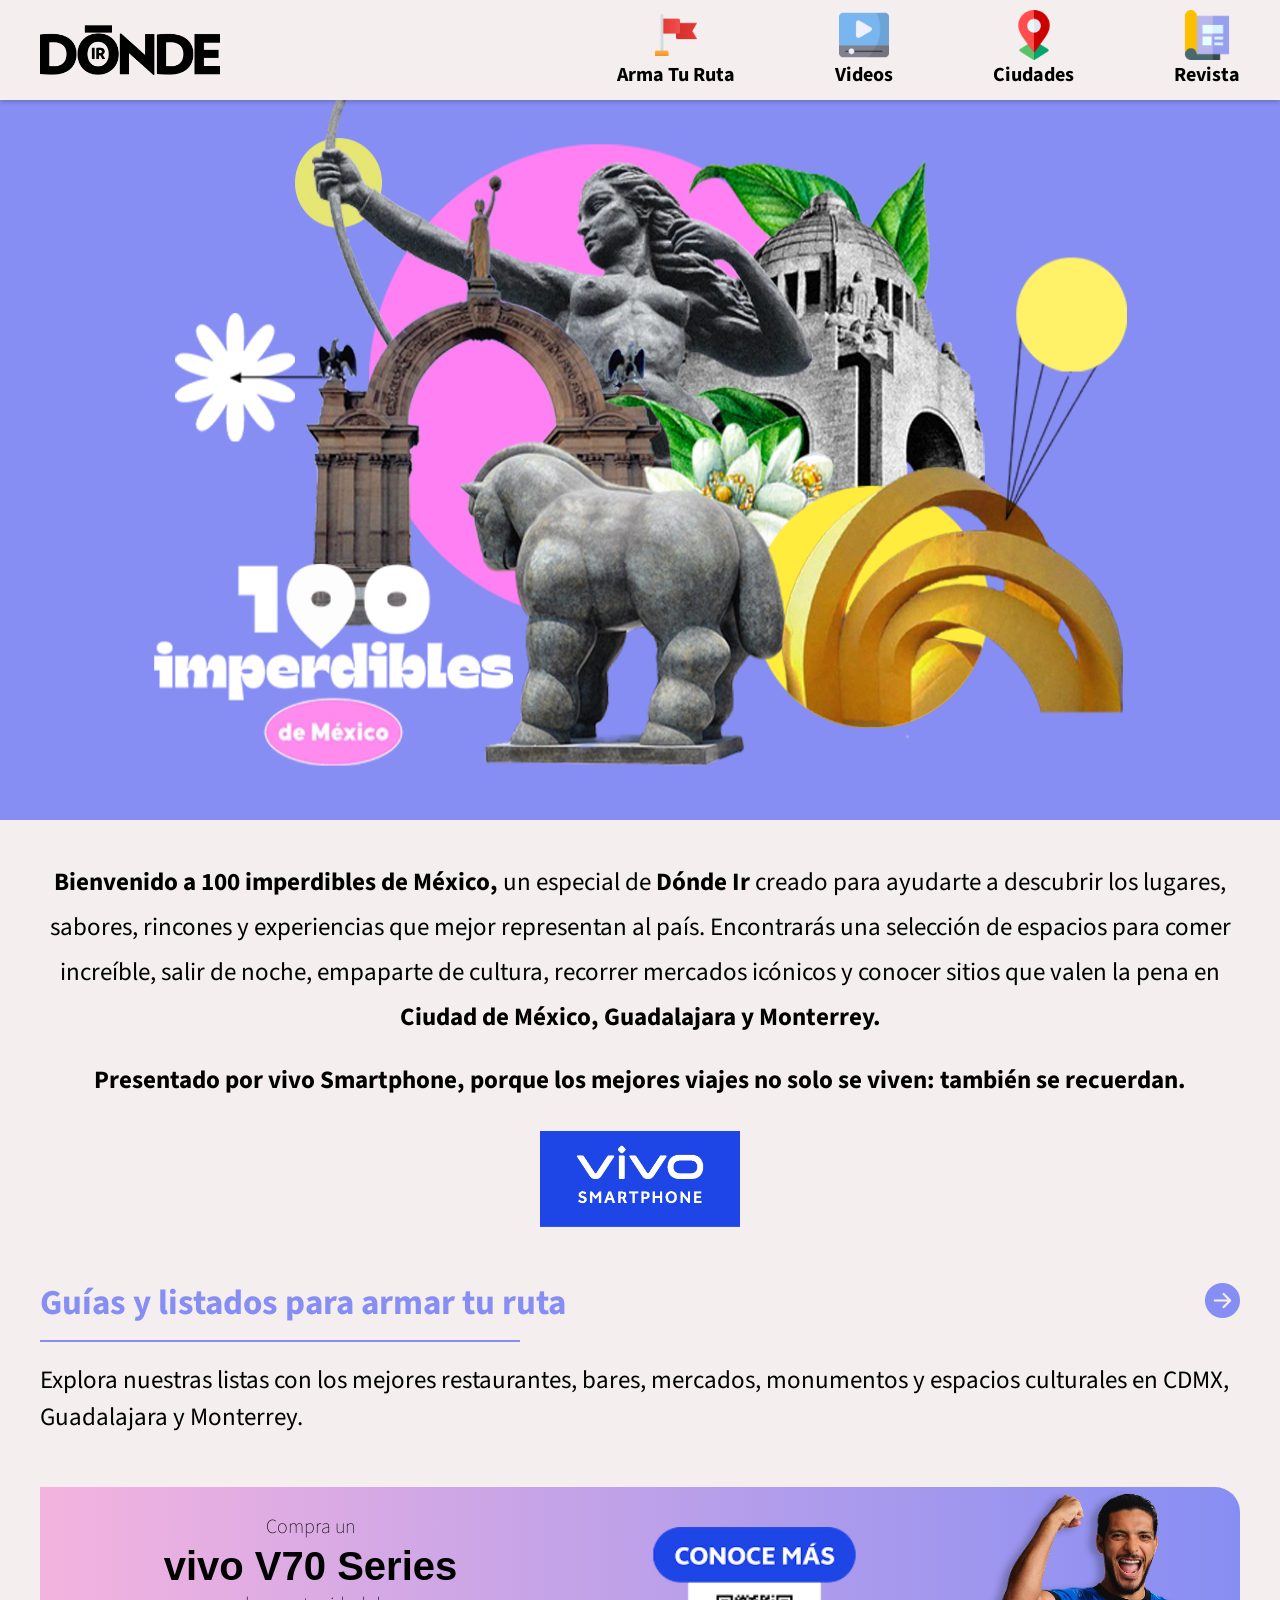
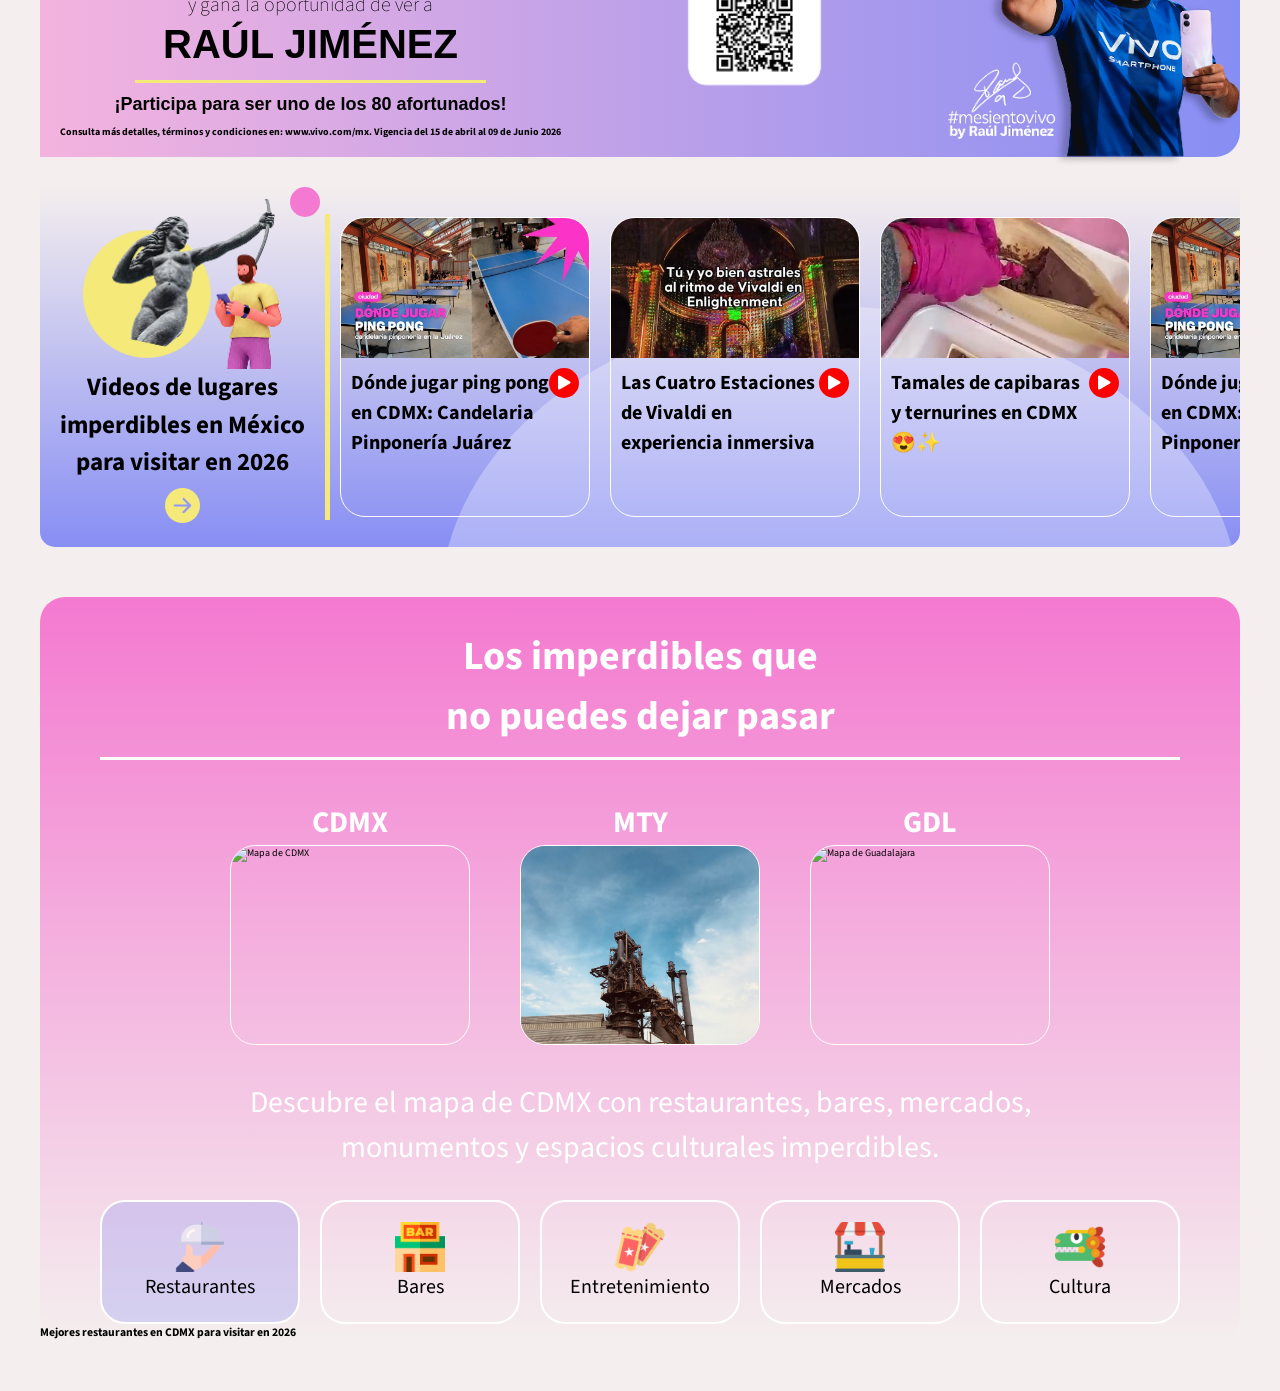
==== commit 80bc18c6: "Se avanzo proyecto" ====
--- a/100-imperdibles/index.html
+++ b/100-imperdibles/index.html
@@ -23,24 +23,24 @@
     <header class="header">
         <div class="header-content max-width">
             <a href="#" class="header-logo">
-                <img src="./img/donde-ir-negro.png" alt="Logo Donde Ir" class="header-logo__img">
+                <img src="./images/donde-ir-negro.png" alt="Logo Donde Ir" class="header-logo__img">
             </a>
             <div class="header-list">
                 <nav class="header-nav">
                     <a href="#" class="header-nav__item">
-                        <img src="./img/arma-tu-ruta.svg" alt="Icono Arma Tu Ruta" class="nav-icon">
+                        <img src="./images/arma-tu-ruta.svg" alt="Icono Arma Tu Ruta" class="nav-icon">
                         <span class="header-nav__title">Arma Tu Ruta</span>
                     </a>
                     <a href="#" class="header-nav__item">
-                        <img src="./img/videos.svg" alt="Icono Videos" class="nav-icon">
+                        <img src="./images/videos.svg" alt="Icono Videos" class="nav-icon">
                         <span class="header-nav__title">Videos</span>
                     </a>
                     <a href="#" class="header-nav__item">
-                        <img src="./img/ciudades.svg" alt="Icono Ciudades" class="nav-icon">
+                        <img src="./images/ciudades.svg" alt="Icono Ciudades" class="nav-icon">
                         <span class="header-nav__title">Ciudades</span>
                     </a>
                     <a href="#" class="header-nav__item">
-                        <img src="./img/revista.svg" alt="Icono Revista" class="nav-icon">
+                        <img src="./images/revista.svg" alt="Icono Revista" class="nav-icon">
                         <span class="header-nav__title">Revista</span>
                     </a>
                 </nav>
@@ -52,29 +52,29 @@
     <!-- Hero -->
     <section class="hero">
         <div class="hero-content max-width">
-            <img src="./img/hero/capa-15.webp" alt="Imagen de hero en capa" class="hero-capa capa-15">
-            <img src="./img/hero/capa-14.webp" alt="Imagen de hero en capa" class="hero-capa capa-14">
-            <img src="./img/hero/capa-13.webp" alt="Imagen de hero en capa" class="hero-capa capa-13">
-            <img src="./img/hero/capa-12.webp" alt="Imagen de hero en capa" class="hero-capa capa-12">
-            <img src="./img/hero/capa-11.webp" alt="Imagen de hero en capa" class="hero-capa capa-11">
-            <img src="./img/hero/capa-10.webp" alt="Imagen de hero en capa" class="hero-capa capa-10">
-            <img src="./img/hero/capa-9.webp" alt="Imagen de hero en capa" class="hero-capa capa-9">
-            <img src="./img/hero/capa-8.webp" alt="Imagen de hero en capa" class="hero-capa capa-8">
-            <img src="./img/hero/capa-7.webp" alt="Imagen de hero en capa" class="hero-capa capa-7">
-            <img src="./img/hero/capa-6.webp" alt="Imagen de hero en capa" class="hero-capa capa-6">
-            <img src="./img/hero/capa-5.webp" alt="Imagen de hero en capa" class="hero-capa capa-5">
-            <img src="./img/hero/capa-4.webp" alt="Imagen de hero en capa" class="hero-capa capa-4">
-            <img src="./img/hero/capa-3.webp" alt="Imagen de hero en capa" class="hero-capa capa-3">
-            <img src="./img/hero/capa-2.webp" alt="Imagen de hero en capa" class="hero-capa capa-2">
-            <img src="./img/hero/capa-1.webp" alt="Imagen de hero en capa" class="hero-capa capa-1">
-            <img src="./img/hero/capa-16.webp" alt="Imagen de hero en capa" class="hero-capa capa-16">
-            <img src="./img/logo-vivo.svg" alt="Logo Vivo" class="hero-capa capa-17">
+            <img src="./images/hero/capa-15.webp" alt="Imagen de hero en capa" class="hero-capa capa-15">
+            <img src="./images/hero/capa-14.webp" alt="Imagen de hero en capa" class="hero-capa capa-14">
+            <img src="./images/hero/capa-13.webp" alt="Imagen de hero en capa" class="hero-capa capa-13">
+            <img src="./images/hero/capa-12.webp" alt="Imagen de hero en capa" class="hero-capa capa-12">
+            <img src="./images/hero/capa-11.webp" alt="Imagen de hero en capa" class="hero-capa capa-11">
+            <img src="./images/hero/capa-10.webp" alt="Imagen de hero en capa" class="hero-capa capa-10">
+            <img src="./images/hero/capa-9.webp" alt="Imagen de hero en capa" class="hero-capa capa-9">
+            <img src="./images/hero/capa-8.webp" alt="Imagen de hero en capa" class="hero-capa capa-8">
+            <img src="./images/hero/capa-7.webp" alt="Imagen de hero en capa" class="hero-capa capa-7">
+            <img src="./images/hero/capa-6.webp" alt="Imagen de hero en capa" class="hero-capa capa-6">
+            <img src="./images/hero/capa-5.webp" alt="Imagen de hero en capa" class="hero-capa capa-5">
+            <img src="./images/hero/capa-4.webp" alt="Imagen de hero en capa" class="hero-capa capa-4">
+            <img src="./images/hero/capa-3.webp" alt="Imagen de hero en capa" class="hero-capa capa-3">
+            <img src="./images/hero/capa-2.webp" alt="Imagen de hero en capa" class="hero-capa capa-2">
+            <img src="./images/hero/capa-1.webp" alt="Imagen de hero en capa" class="hero-capa capa-1">
+            <img src="./images/hero/capa-16.webp" alt="Imagen de hero en capa" class="hero-capa capa-16">
+            <!-- <img src="./images/logo-vivo.svg" alt="Logo Vivo" class="hero-capa capa-17"> -->
         </div>
     </section>
     <!-- Fin Hero -->
 
     <!-- Descripcion -->
-    <section class="ModVivodescription">
+    <section class="description">
         <div class="description-content max-width">
             <p class="description-text"> <b>Bienvenido a 100 imperdibles de México,</b> un especial de <b>Dónde Ir</b>
                 creado para ayudarte a descubrir los lugares, sabores, rincones y experiencias que mejor representan al
@@ -85,7 +85,7 @@
             <p class="description-text"><b>Presentado por vivo Smartphone, porque los mejores viajes no solo se viven:
                     también se recuerdan.</b></p>
             <br>
-            <img src="./img/logo-vivo.svg" alt="Logo Vivo" class="description-logo">
+            <img src="./images/logo-vivo.svg" alt="Logo Vivo" class="description-logo">
         </div>
     </section>
     <!-- Fin descripcion -->
@@ -102,101 +102,186 @@
                 <p class="guias-text">Explora nuestras listas con los mejores restaurantes, bares, mercados, monumentos
                     y espacios culturales en CDMX, Guadalajara y Monterrey.</p>
             </div>
-            <div class="guias-grid">
-                <!-- Incrustar imagen de nota-->
+            <!-- <div class="guias-grid">
                 <div class="div1">
-                    <img src="./img/notas/nota-1.jpg" alt="Imagen de nota 1" class="nota-img">
+                    <img src="./images/notas/nota-1.jpg" alt="Imagen de nota 1" class="nota-img">
                     <h3 class="nota-title">Mejores restaurantes en CDMX para visitar en 2026</h3>
                 </div>
                 <div class="div2">
-                    <img src="./img/notas/nota-2.jpg" alt="Imagen de nota 1" class="nota-img">
-                    <h3 class="nota-title">Duelo GASTRONÓMICO en Polanco: foodtrucks taqueros llegan al hotel W por Mundial 2026</h3>
+                    <img src="./images/notas/nota-2.jpg" alt="Imagen de nota 1" class="nota-img">
+                    <h3 class="nota-title">Duelo GASTRONÓMICO en Polanco: foodtrucks taqueros llegan al hotel W por
+                        Mundial 2026</h3>
                 </div>
                 <div class="div3">
-                    <img src="./img/notas/nota-3.jpg" alt="Imagen de nota 1" class="nota-img">
+                    <img src="./images/notas/nota-3.jpg" alt="Imagen de nota 1" class="nota-img">
                     <h3 class="nota-title">Pizza Pasta Fest 2026 llega a CDMX: ¡Más de 200 expositores!</h3>
                 </div>
                 <div class="div4">
-                    <img src="./img/notas/nota-4.jpg" alt="Imagen de nota 4" class="nota-img">
-                    <h3 class="nota-title">Monumentos y edificios imperdibles de CDMX</h3></div>
+                    <img src="./images/notas/nota-4.jpg" alt="Imagen de nota 4" class="nota-img">
+                    <h3 class="nota-title">Monumentos y edificios imperdibles de CDMX</h3>
+                </div>
                 <div class="div5">
-                    <img src="./img/notas/nota-5.jpg" alt="Imagen de nota 1" class="nota-img">
+                    <img src="./images/notas/nota-5.jpg" alt="Imagen de nota 1" class="nota-img">
                     <h3 class="nota-title">Mercados y artesanias imperdibles en CDMX para comer y comprar</h3>
                 </div>
                 <div class="div6">
-                    <img src="./img/notas/nota-6.jpg" alt="Imagen de nota 1" class="nota-img">
+                    <img src="./images/notas/nota-6.jpg" alt="Imagen de nota 1" class="nota-img">
                     <h3 class="nota-title">Lugares de cultura y entretenimiento en CDMX que debes visitar</h3>
                 </div>
-            </div>
+            </div> -->
         </div>
     </section>
     <!-- Fin Arma tu ruta -->
 
     <!-- Seccion promocional -->
-    
-     <!-- Fin seccion promocional -->
-
-    <!-- Seccion videos -->
-    <!-- <section class="videos">
+    <section class="promocional">
+        <div class="promocional-content max-width">
+            <div class="promocional-info">
+                <h3 class="promocional-text">Compra un <br>
+                    <span class="promocional-text__bold">vivo V70 Series</span><br>
+                    y gana la oportunidad de ver a<br>
+                    <span class="promocional-text__bold">RAÚL JIMÉNEZ</span></h3>
+                <div class="promocional-line"></div>
+                <span class="promocional-text__bold--participa">¡Participa para ser uno de los 80 afortunados!</span>
+                <h3 class="promocional-text__legal">Consulta más detalles, términos y condiciones en: www.vivo.com/mx.
+                    Vigencia del 15 de abril al 09 de Junio 2026</h3>
+            </div>
+            <div class="promocional-qr">
+                <a href="#" class="promocional-qr__link">
+                    <img src="./images/qr.png" alt="qr code" class="promocional-qr__img">
+                </a>
+            </div>
+            <div class="promocional-modelo">
+                <img src="./images/promocional-modelo.png" alt="raul-jimenez" class="promocional-modelo__img">
+            </div>
+        </div>
+    </section>
+    <!-- Fin seccion promocional -->
+
+    <!-- Sección videos -->
+    <section class="videos">
         <div class="videos-content max-width">
-            <div class="videos-head">
-                <div class="videos-head__abstract-content">
-                    <img src="./img/circulo-amarillo-videos.svg" alt="Abstracto amarillo" class="videos-abstract">
-                    <img src="./img/videos-cazadora.svg" alt="Abstracto cazadora" class="videos-cazadora">
-                    <img src="./img/videos-modelo.svg" alt="Abstracto modelo" class="videos-modelo">
-                </div>
-                <div class="videos-head__info">
+            <div class="videos-abstract__buble"></div>
+            <div class="videos-abstract__buble-1"></div>
+            <div class="videos-info">
+                <div class="videos-info__abstract">
+                    <img src="./images/videos-abstracts.png" alt="Ilustración de videos" class="videos-info__img">
+                </div>
+                <div class="videos-info__text">
                     <h2 class="videos-info__title">Videos de lugares imperdibles en México para visitar en 2026</h2>
-                    <i class="bi bi-arrow-right-circle-fill videos-info__icon"></i>
-                </div>
-            </div>
-            <div class="videos-line"></div>
-            <div class="videos-slide">
-                <div class="video-slide__item">
-                    <img src="./img/miniaturas/miniatura-1.jpg" alt="Imagen de video 1" class="video-item__img">
-                    <div class="video-item__info">
-                        <h3 class="video-item__title">Dónde jugar ping pong en CDMX: Candelaria Pinponería Juárez</h3>
-                        <i class="bi bi-play-circle-fill play-icon"></i>
-                    </div>
-                </div>
-                <div class="video-slide__item">
-                    <img src="./img/miniaturas/miniatura-1.jpg" alt="Imagen de video 1" class="video-item__img">
-                    <div class="video-item__info">
-                        <h3 class="video-item__title">Dónde jugar ping pong en CDMX: Candelaria Pinponería Juárez</h3>
-                        <i class="bi bi-play-circle-fill play-icon"></i>
-                    </div>
-                </div>
-                <div class="video-slide__item">
-                    <img src="./img/miniaturas/miniatura-1.jpg" alt="Imagen de video 1" class="video-item__img">
-                    <div class="video-item__info">
-                        <h3 class="video-item__title">Dónde jugar ping pong en CDMX: Candelaria Pinponería Juárez</h3>
-                        <i class="bi bi-play-circle-fill play-icon"></i>
-                    </div>
-                </div>
-                <div class="video-slide__item">
-                    <img src="./img/miniaturas/miniatura-1.jpg" alt="Imagen de video 1" class="video-item__img">
-                    <div class="video-item__info">
-                        <h3 class="video-item__title">Dónde jugar ping pong en CDMX: Candelaria Pinponería Juárez</h3>
-                        <i class="bi bi-play-circle-fill play-icon"></i>
-                    </div>
-                </div>
-                <div class="video-slide__item">
-                    <img src="./img/miniaturas/miniatura-1.jpg" alt="Imagen de video 1" class="video-item__img">
-                    <div class="video-item__info">
-                        <h3 class="video-item__title">Dónde jugar ping pong en CDMX: Candelaria Pinponería Juárez</h3>
-                        <i class="bi bi-play-circle-fill play-icon"></i>
-                    </div>
-                </div>
-                <div class="video-slide__item">
-                    <img src="./img/miniaturas/miniatura-1.jpg" alt="Imagen de video 1" class="video-item__img">
-                    <div class="video-item__info">
-                        <h3 class="video-item__title">Dónde jugar ping pong en CDMX: Candelaria Pinponería Juárez</h3>
-                        <i class="bi bi-play-circle-fill play-icon"></i>
-                    </div>
-                </div>
-            </div>
-        </div>
-    </section> -->
+                </div>
+                <div class="videos-info__icon">
+                    <a href="#" class="videos-info__link">
+                        <i class="bi bi-arrow-right-circle-fill videos-info__icon--icon"></i>
+                    </a>
+                </div>
+            </div>
+            <div class="videos__line"></div>
+            <div class="videos__list">
+                <div class="videos__item">
+                    <div class="videos-item__img">
+                        <img src="./images/miniaturas/miniatura-1.jpg" alt="Video 1" class="videos__img">
+                    </div>
+                    <div class="videos-item__info">
+                        <h3 class="videos__title">Dónde jugar ping pong en CDMX: Candelaria Pinponería Juárez</h3>
+                        <i class="bi bi-play-fill play-icon"></i>
+                    </div>
+                </div>
+                <div class="videos__item">
+                    <div class="videos-item__img">
+                        <img src="./images/miniaturas/miniatura-2.jpg" alt="Video 2" class="videos__img">
+                    </div>
+                    <div class="videos-item__info">
+                        <h3 class="videos__title">Las Cuatro Estaciones de Vivaldi en experiencia inmersiva</h3>
+                        <i class="bi bi-play-fill play-icon"></i>
+                    </div>
+                </div>
+                <div class="videos__item">
+                    <div class="videos-item__img">
+                        <img src="./images/miniaturas/miniatura-3.jpg" alt="Video 3" class="videos__img">
+                    </div>
+                    <div class="videos-item__info">
+                        <h3 class="videos__title">Tamales de capibaras y ternurines en CDMX 😍✨</h3>
+                        <i class="bi bi-play-fill play-icon"></i>
+                    </div>
+                </div>
+                <div class="videos__item">
+                    <div class="videos-item__img">
+                        <img src="./images/miniaturas/miniatura-1.jpg" alt="Video 3" class="videos__img">
+                    </div>
+                    <div class="videos-item__info">
+                        <h3 class="videos__title">Dónde jugar ping pong en CDMX: Candelaria Pinponería Juárez</h3>
+                        <i class="bi bi-play-fill play-icon"></i>
+                    </div>
+                </div>
+                <div class="videos__item">
+                    <div class="videos-item__img">
+                        <img src="./images/miniaturas/miniatura-1.jpg" alt="Video 3" class="videos__img">
+                    </div>
+                    <div class="videos-item__info">
+                        <h3 class="videos__title">Dónde jugar ping pong en CDMX: Candelaria Pinponería Juárez</h3>
+                        <i class="bi bi-play-fill play-icon"></i>
+                    </div>
+                </div>
+            </div>
+        </div>
+    </section>
+
+    <!-- Seccion Mapas -->
+    <section class="mapas">
+        <div class="mapas-content max-width">
+            <div class="mapas-head">
+                <h2 class="mapas-title">Los imperdibles que <br> no puedes dejar pasar</h2>
+                <div class="mapas-head__line"></div>
+            </div>
+            <div class="mapas-ciudades">
+                <div class="mapas-ciudad">
+                    <h3 class="mapas-ciudad__title">CDMX</h3>
+                    <img src="./images/cdmx.jpg" alt="Mapa de CDMX" class="mapas-ciudad__img mapas-ciudad__img--cdmx">
+                </div>
+                <div class="mapas-ciudad">
+                    <h3 class="mapas-ciudad__title">MTY</h3>
+                    <img src="./images/mty.jpg" alt="Mapa de Monterrey" class="mapas-ciudad__img mapas-ciudad__img--mty">
+                </div>
+                <div class="mapas-ciudad">
+                    <h3 class="mapas-ciudad__title">GDL</h3>
+                    <img src="./images/gdl.jpg" alt="Mapa de Guadalajara" class="mapas-ciudad__img mapas-ciudad__img--gdl">
+                </div>
+            </div>
+            <div class="ciudad-description">
+                <p class="ciudad-description__text">Descubre el mapa de CDMX con restaurantes, bares, mercados, monumentos y espacios culturales imperdibles.</p>
+            </div>
+            <div class="ciudad-categorias">
+                <div class="ciudad-categorias__item categoria-active">
+                    <img src="./images/restaurantes-icon.svg" class="ciudad-categorias__icon"></img>
+                    <span class="ciudad-categorias__title">Restaurantes</span>
+                </div>
+                <div class="ciudad-categorias__item">
+                    <img src="./images/bares-icon.svg" class="ciudad-categorias__icon"></img>
+                    <span class="ciudad-categorias__title">Bares</span>
+                </div>
+                <div class="ciudad-categorias__item">
+                    <img src="./images/entretenimiento-icon.svg" class="ciudad-categorias__icon"></img>
+                    <span class="ciudad-categorias__title">Entretenimiento</span>
+                </div>
+                <div class="ciudad-categorias__item">
+                    <img src="./images/mercados-icon.svg" class="ciudad-categorias__icon"></img>
+                    <span class="ciudad-categorias__title">Mercados</span>
+                </div>
+                <div class="ciudad-categorias__item">
+                    <img src="./images/cultura-icon.svg" class="ciudad-categorias__icon"></img>
+                    <span class="ciudad-categorias__title">Cultura</span>
+                </div>
+            </div>
+            <div class="ciudad-info">
+                <div class="ciudad-info__description">
+                    <h3 class="ciudad-info__title">
+                        Mejores restaurantes en CDMX para visitar en 2026
+                    </h3>
+                </div>
+            </div>
+        </div>
+    </section>
 </body>
 
 </html>
--- a/100-imperdibles/css/style.css
+++ b/100-imperdibles/css/style.css
@@ -1,3 +1,32 @@
+/* Fuentes */
+@font-face {
+    font-family: 'vivoSansGlobal';
+    src: url('../../fonts/vivo Sans/vivoSansGlobal-Regular.ttf') format('truetype');
+    font-weight: 400; /* Regular */
+    font-style: normal;
+}
+
+@font-face {
+    font-family: 'vivoSansGlobal';
+    src: url('../../fonts/vivo Sans/vivoSansGlobal-Bold.ttf') format('truetype');
+    font-weight: 700; /* Bold */
+    font-style: normal;
+}
+
+@font-face {
+    font-family: 'vivoSansGlobal';
+    src: url('../../fonts/vivo Sans/vivoSansGlobal-Light.ttf') format('truetype');
+    font-weight: 300; /* Light */
+    font-style: normal;
+}
+
+@font-face {
+    font-family: 'vivoSansGlobal';
+    src: url('../../fonts/vivo Sans/vivoSansGlobal-Medium.ttf') format('truetype');
+    font-weight: 500; /* Medium */
+    font-style: normal;
+}
+
 :root {
     --bg-color: #f4eeee;
     /* Palata de colores */
@@ -7,8 +36,12 @@
     --blanco: #FFFFFF;
     --negro: #000000;
     --fuente-di: "Source Sans Pro", sans-serif;
+    --fuente-vivo: "vivoSansGlobal", sans-serif;
     /* gradiente de transparente a morado */
     --gradiente-transparente-morado: linear-gradient(to bottom, rgba(135, 142, 243, 0) 0%, rgba(135, 142, 243, 1) 100%);
+    --gradiente-promocional: linear-gradient(90deg,rgba(244, 121, 208, 0.5) 0%, rgba(135, 142, 243, 1) 100%);
+    /* Linear gradient de top --rosa a bottom transparente  */
+    --gradiente-mapas: linear-gradient(to bottom, rgba(244, 121, 208, 1) 0%, rgba(244, 121, 208, 0) 100%);
 }
 
 body {
@@ -80,7 +113,7 @@
     position: relative;
     background-color: var(--morado);
     color: var(--blanco);
-    height: 95dvh;
+    height: 80dvh;
 }
 
 .hero-content {
@@ -93,8 +126,8 @@
     position: absolute;
     top: 0;
     left: 0;
-    /* width: 100%;
-    height: 100%; */
+    width: 100%;
+    height: 100%;
 }
 
 .capa-17{
@@ -165,7 +198,7 @@
 }
 
 /* Guías - grid */
-.guias-grid {
+/* .guias-grid {
     display: grid;
     grid-template-columns: repeat(5, 1fr);
     grid-template-rows: repeat(5, 1fr);
@@ -198,5 +231,348 @@
 .div6 {
     grid-column-start: 4;
     grid-row-start: 2;
-}
-
+} */
+
+/* Promocional */
+.promocional{
+    display: block;
+    width: 100%;
+    margin: 5rem auto;
+    max-height: 25rem;
+}
+
+.promocional-content{
+    width: 100%;
+    height: 100%;
+    position: relative;
+    display: flex;
+    padding: 2rem 0 1rem 2rem;
+    align-items: center;
+    justify-content: center;
+    gap: 9rem;
+    border-radius: 0 25px 25px 0;
+    background: var(--gradiente-promocional);
+}
+
+.promocional-info{
+    display: block;
+    text-align: center;
+    line-height: 1.3;
+}
+
+.promocional-text{
+    font-size: 2rem;
+    font-family: var(--fuente-di);
+    font-weight: 100;
+    color: var(--negro);
+}
+
+.promocional-text__bold{
+    font-weight: bold;
+    font-family: var(--fuente-vivo);
+    font-size: 4rem
+}
+
+.promocional-line{
+    width: 70%;
+    height: 0.3rem;
+    background-color: var(--amarillo);
+    margin: 1rem auto;
+}
+
+.promocional-text__bold--participa{
+    font-weight: bold;
+    font-family: var(--fuente-vivo);
+    font-size: 1.8rem
+}
+
+.promocional-qr{
+    width: 25rem;
+    height: 20rem;
+}
+
+.promocional-qr__img{
+    width: 100%;
+    height: 100%;
+    object-fit: cover;
+}
+
+.promocional-modelo{
+    display: block;
+    width: 30%;
+    height: 24rem;
+    position: relative;
+}
+
+.promocional-modelo__img{
+    position: absolute;
+    /* width: 100%;
+    height: 100%; */
+    /* object-fit: cover; */
+    right: 0;
+    bottom: -2rem;
+}
+
+.promocional-text__legal {
+    font-size: 1rem;
+    color: var(--negro);
+    margin-top: 1rem;
+    text-wrap: nowrap;
+}
+
+/* Videos */
+.videos{
+    width: 100%;
+    height: 360px;
+    position: relative;
+}
+
+.videos-content{
+    width: 100%;
+    height: 100%;
+    background: var(--gradiente-transparente-morado);
+    overflow: hidden;
+    border-radius:0 0 15px 15px;
+    display: flex;
+    align-items: center;
+    position: relative;
+}
+
+.videos-info{
+    display: block;
+    width: 25%;
+    text-align: center;
+    padding: 1rem;
+    position: relative;
+}
+
+.videos-info__abstract{
+    width: 100%;
+    display: block;
+}
+
+.videos-info__img{
+    width: 20rem;
+    height: 170px;
+    object-fit: cover;
+    margin: 0 auto;
+}
+
+.videos-info__title{
+    font-size: 2.5rem;
+    font-weight: bold;
+    color: var(--negro);
+}
+
+.videos-info__icon{
+    font-size: 3.5rem;
+    text-align: center;
+    color: var(--amarillo)
+}
+
+.videos__line{
+    width: 5px;
+    height: 85%;
+    background-color: var(--amarillo);
+}
+
+.videos__list{
+    width: 80%;
+    height: 300px;
+    display: flex;
+    align-items: center;
+    justify-content: start;
+    margin: 1rem 0;
+    overflow: hidden;
+    position: relative;
+}
+
+.videos__item{
+    position: relative;
+    width: 25rem;
+    height: 30rem;
+    margin: 0 1rem;
+    width: 25rem;
+    flex-shrink: 0;
+    border-radius: 25px;
+    border: 1px solid var(--blanco);
+    overflow: hidden;
+}
+
+.videos-item__img{
+    width: 100%;
+    height: 14rem;
+    overflow: hidden;
+}
+
+.videos__img{
+    width: 100%;
+    height: 100%;
+    object-fit: cover;
+}
+
+.videos-item__info{
+    padding: 1rem;
+    display: flex;
+}
+
+.videos__title{
+    display: block;
+    font-size: 2rem;
+    font-weight: bold;
+    color: var(--negro);
+}
+
+.play-icon{
+    display: flex;
+    align-items: center;
+    justify-content: center;
+    flex-shrink: 0;
+    width: 3rem;
+    height: 3rem;
+    border-radius: 50%;
+    font-size: 2.5rem;
+    background-color: #FF0000;
+    color: var(--blanco);
+}
+
+.videos-abstract__buble{
+    position: absolute;
+    bottom: -100%;
+    right: 0;
+    width: 80rem;
+    height: 60rem;
+    background: rgba(255, 255, 255, 0.3);
+    border-radius: 50%;
+}
+.videos-abstract__buble-1{
+    position: absolute;
+    top: 0;
+    left: 25rem;
+    width: 3rem;
+    height: 3rem;
+    background: var(--rosa);
+    border-radius: 50%;
+}
+
+/* Mapas */
+.mapas{
+    width: 100%;
+    display: block;
+    position: relative;
+    margin: 5rem auto;
+}
+
+.mapas-content{
+    width: 100%;
+    height: 100%;
+    display: block;
+    border-radius: 25px;
+    background: var(--gradiente-mapas);
+    position: relative;
+}
+
+.mapas-head{
+    width: 90%;
+    padding: 3rem 0 3rem 0;
+    text-align: center;
+    margin: 0 auto;
+}
+
+.mapas-title{
+    font-size: 4rem;
+    font-weight: bold;
+    color: var(--blanco);
+}
+
+.mapas-head__line{
+    width: 100%;
+    height: 0.3rem;
+    background-color: var(--blanco);
+    margin: 1rem auto;
+}
+
+.mapas-ciudades{
+    width: 100%;
+    height: 25rem;
+    display: flex;
+    justify-content: center;
+    align-content: center;
+    gap: 5rem;
+    position: relative;
+}
+
+.mapas-ciudad{
+    display: block;
+    width: 20%;
+    height: 20rem;
+    position: relative;
+}
+
+.mapas-ciudad__img{
+    width: 100%;
+    height: 100%;
+    border-radius: 25px;
+    border: 1px solid var(--blanco);
+    object-fit: cover;
+    object-position: center;
+}
+
+.mapas-ciudad__img--cdmx {
+    object-position: center top;
+}
+
+.mapas-ciudad__img--mty {
+    object-position: center center;
+}
+
+.mapas-ciudad__img--gdl {
+    object-position: 30% 50%;
+}
+
+.mapas-ciudad__title{
+    font-size: 3rem;
+    font-weight: bold;
+    color: var(--blanco);
+    text-align: center;
+}
+
+.ciudad-description{
+    width: 100%;
+    display: block;
+    position: relative;
+    padding: 3rem 0;
+}
+
+.ciudad-description{
+    width: 70%;
+    margin: 0 auto;
+    line-height: 1.5;
+    font-size: clamp(1rem, 2.5vw, 3rem);
+    color: var(--blanco);
+    text-align: center;
+}
+
+.ciudad-categorias{
+    width: 100%;
+    display: flex;
+    justify-content: center;
+    align-items: center;
+    gap: 2rem;
+    text-align: center;
+}
+
+.ciudad-categorias__item{
+    border: 2px solid var(--blanco);
+    width: 20rem;
+    padding: 2rem 0;
+    font-size: 2rem;
+    border-radius: 25px;
+}
+
+.categoria-active{
+    background-color: #878ef347;
+}
+.ciudad-categorias__icon{
+    margin: 0 auto;
+}
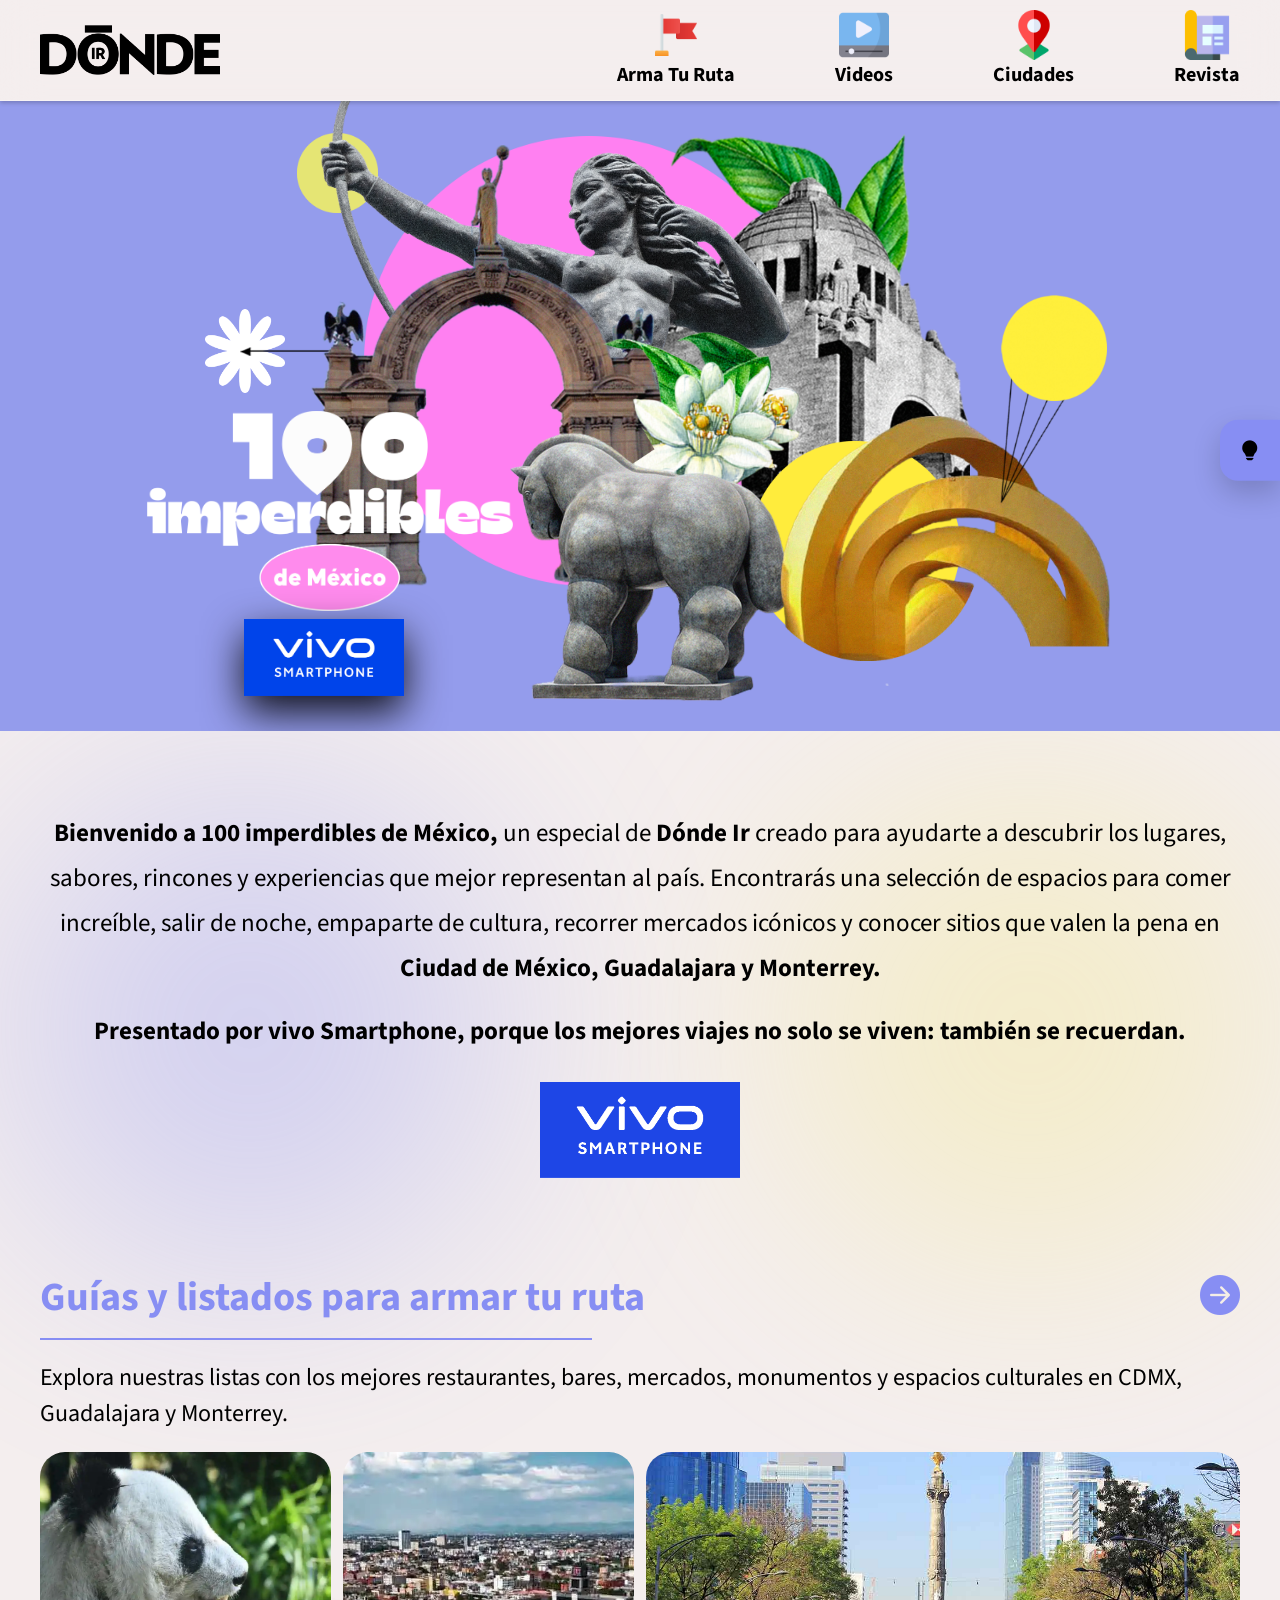
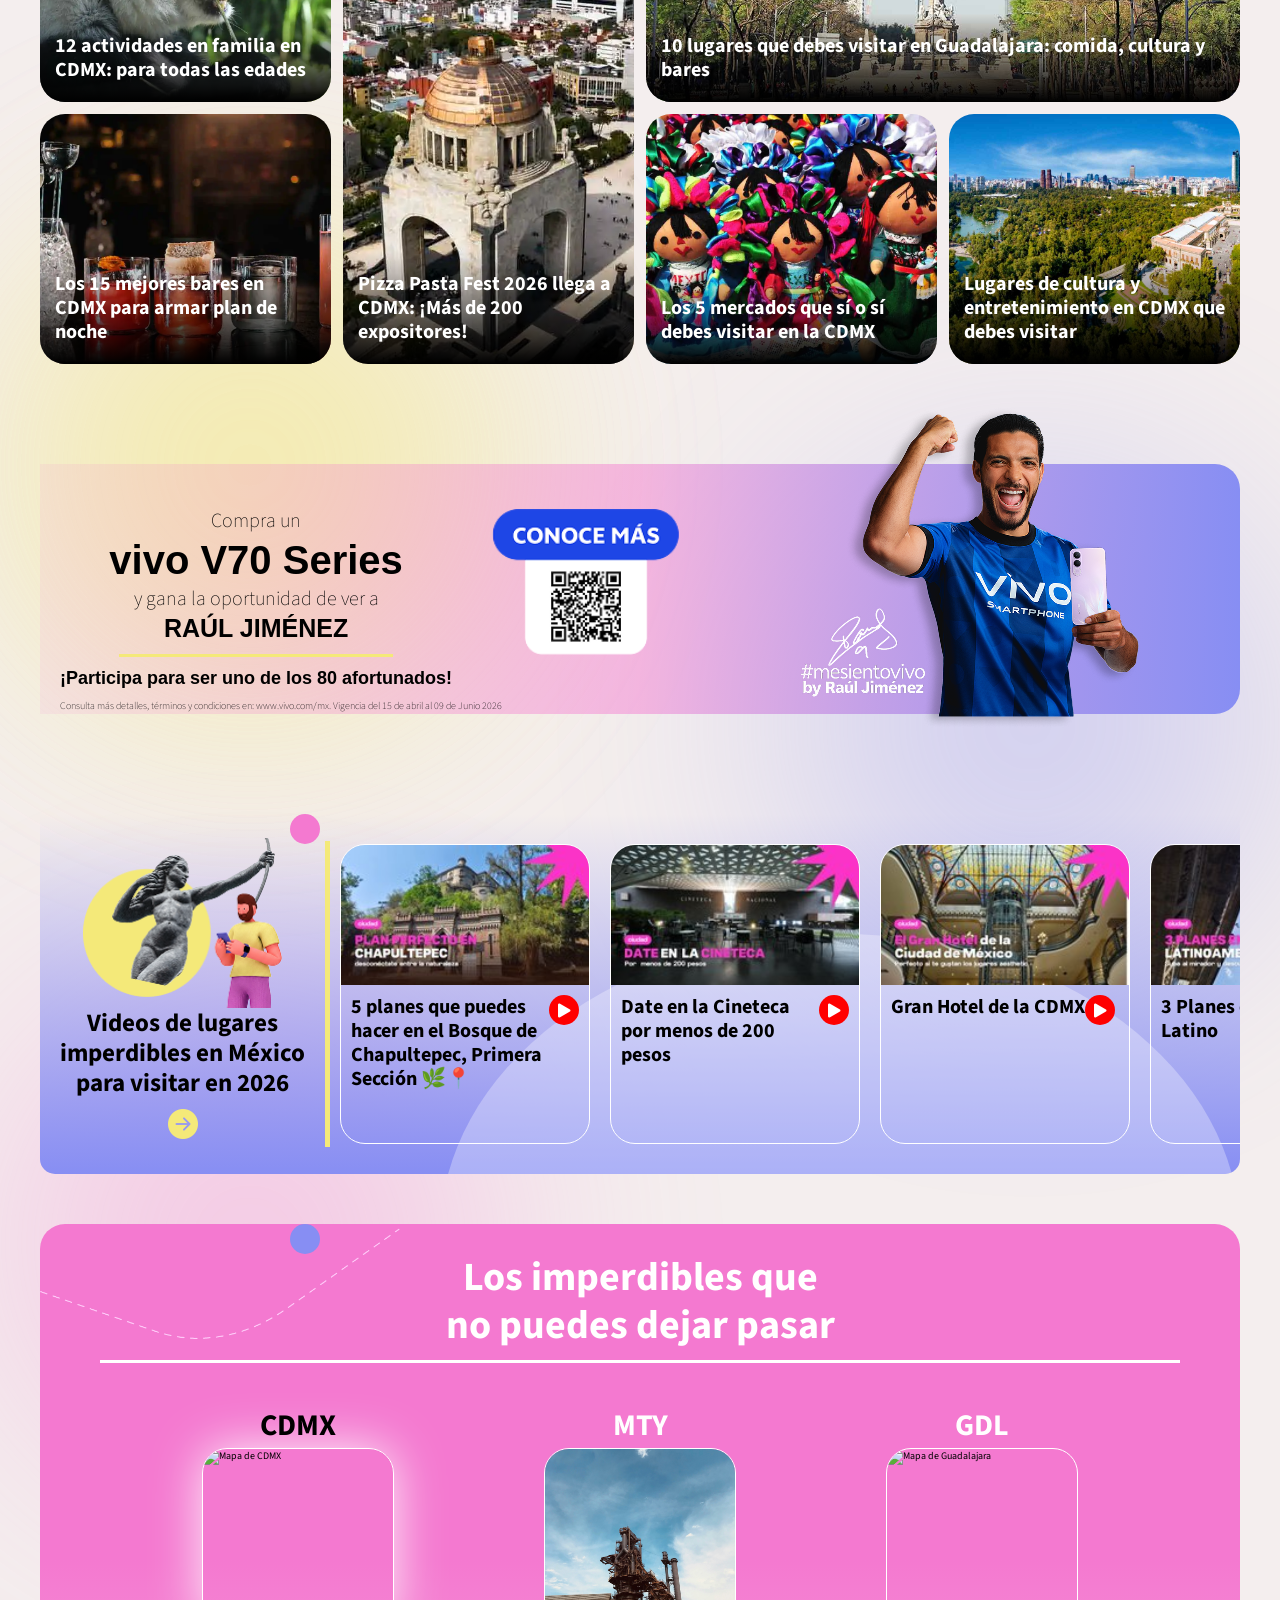
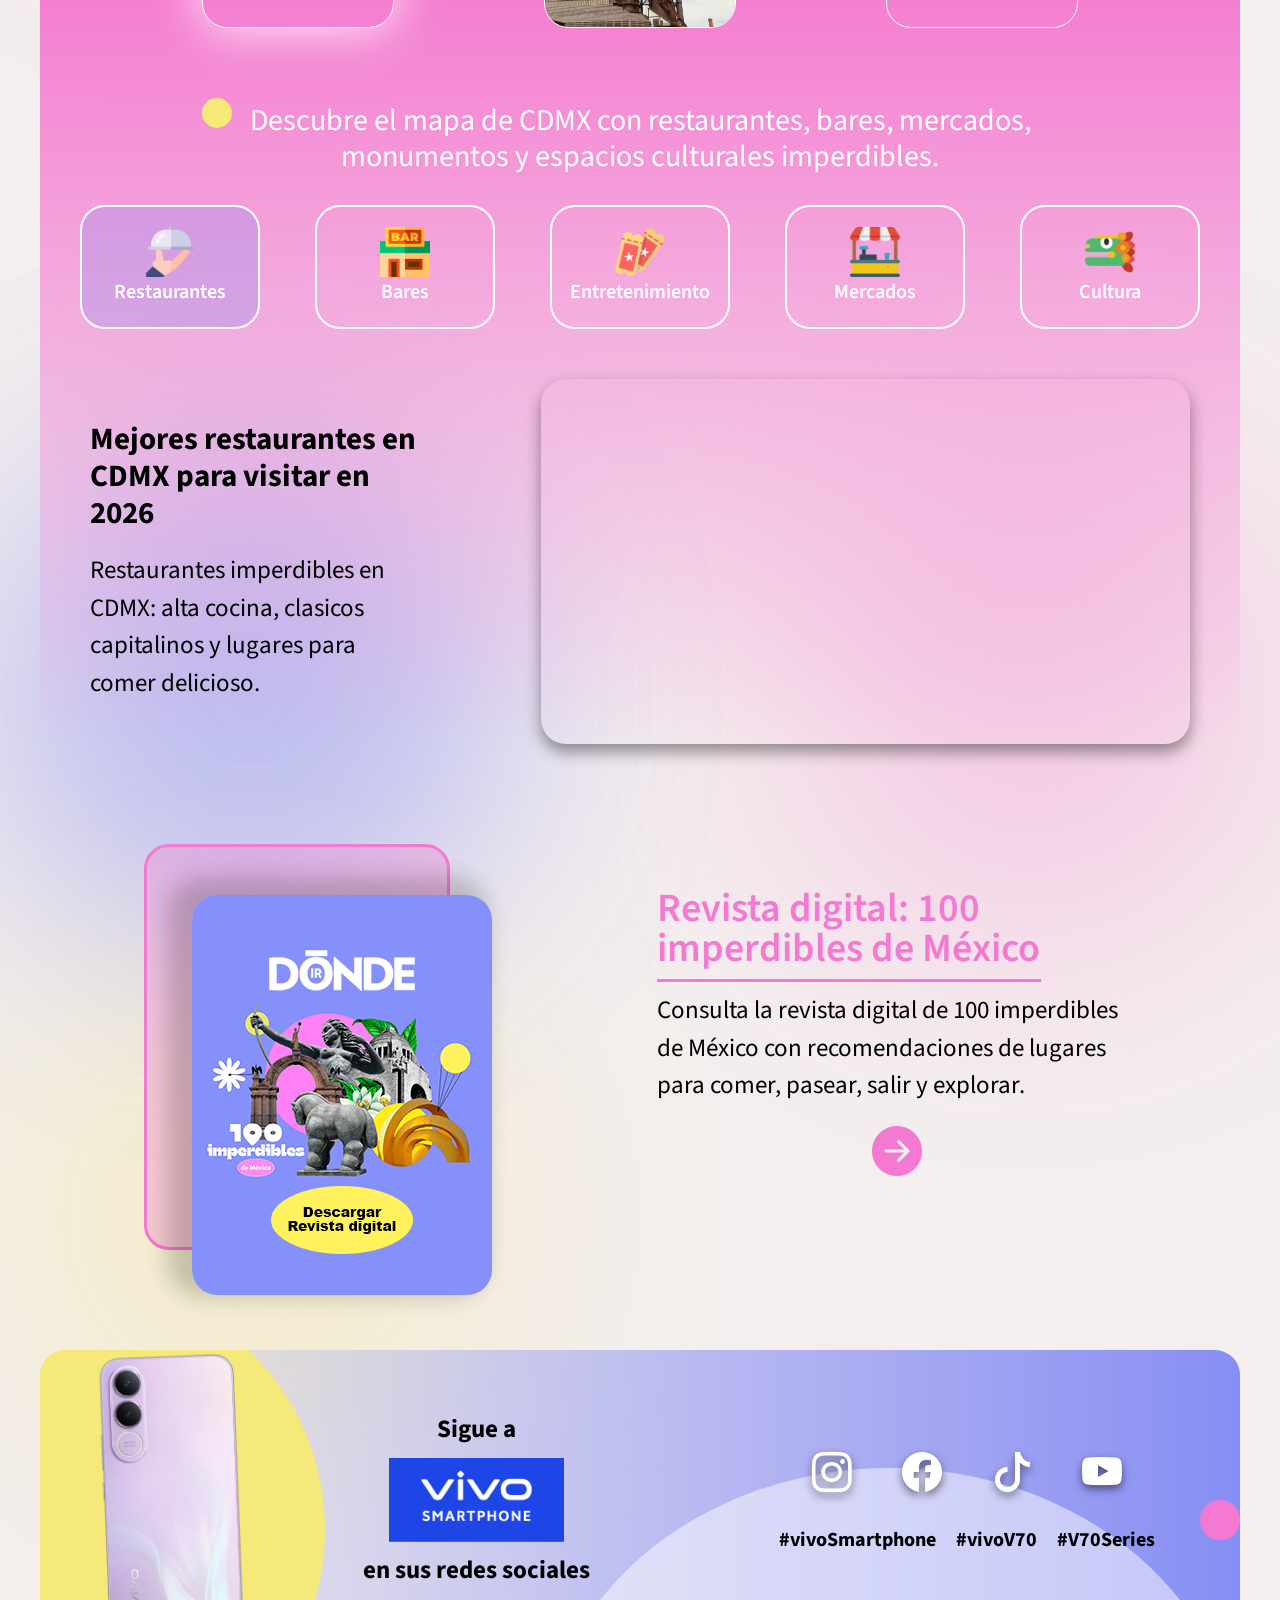
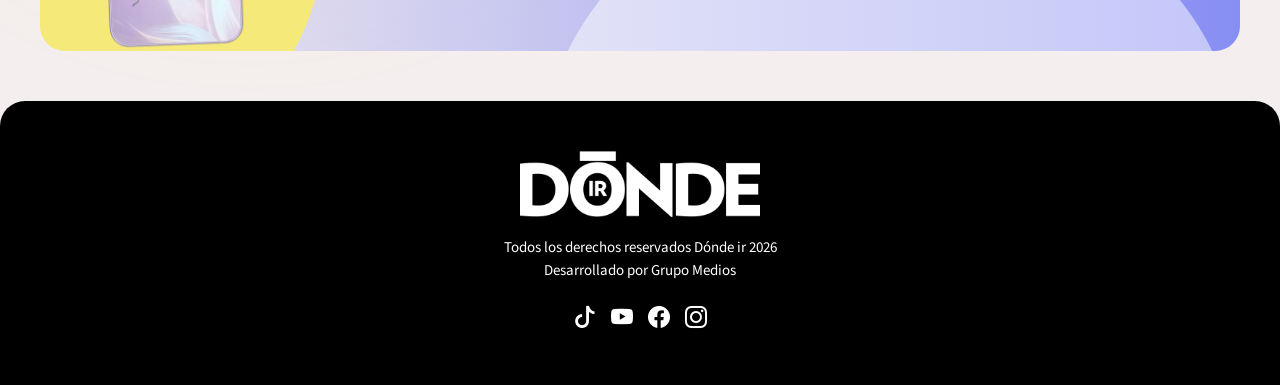
==== commit 4d809eb9: "Se finaliza a un 99% el proyecto" ====
--- a/100-imperdibles/index.html
+++ b/100-imperdibles/index.html
@@ -9,66 +9,103 @@
     <link href="https://fonts.googleapis.com/css2?family=Source+Sans+Pro:wght@400;700&display=swap" rel="stylesheet">
     <!-- Open Sans google fonts -->
     <link href="https://fonts.googleapis.com/css2?family=Open+Sans:wght@400;700&display=swap" rel="stylesheet">
-    <!-- reset -->
-    <link rel="stylesheet" href="./css/reset.css">
     <!-- Style -->
     <link rel="stylesheet" href="./css/style.css">
+    <!-- Modo oscuro -->
+    <link rel="stylesheet" href="./css/dark-mode.css" id="dark-mode-stylesheet" disabled>
     <!-- Iconos Bootstrap -->
     <link rel="stylesheet" href="https://cdn.jsdelivr.net/npm/bootstrap-icons@1.13.1/font/bootstrap-icons.min.css">
     <title>Los 100 imperdibles | Donde Ir</title>
 </head>
 
 <body>
+    <button type="button" class="theme-toggle" aria-label="Activar modo oscuro" aria-pressed="false"
+        title="Cambiar tema">
+        <i class="bi bi-lightbulb-fill theme-toggle__icon" aria-hidden="true"></i>
+    </button>
+    <a href="#top" class="back-to-top" aria-label="Volver hacia arriba" title="Volver hacia arriba">
+        <i class="bi bi-arrow-up-short back-to-top__icon" aria-hidden="true"></i>
+    </a>
+
+    <div class="glow-blob blob-morado-1"></div>
+    <div class="glow-blob blob-amarillo-1"></div>
+    <div class="glow-blob blob-morado-2"></div>
+    <div class="glow-blob blob-amarillo-2"></div>
+    <div class="glow-blob blob-rosa-1"></div>
+    <div class="glow-blob blob-morado-3"></div>
+    <div class="glow-blob blob-rosa-2"></div>
+    <div class="glow-blob blob-morado-3"></div>
+    <div class="glow-blob blob-amarillo-4"></div>
+
+    <div class="glow-blob blob-amarillo-2"></div>
+    <div class="glow-blob blob-rosa-3"></div>
+
     <!-- Header desktop -->
-    <header class="header">
+    <header class="header" id="top">
         <div class="header-content max-width">
-            <a href="#" class="header-logo">
+            <a href="#top" class="header-logo">
                 <img src="./images/donde-ir-negro.png" alt="Logo Donde Ir" class="header-logo__img">
             </a>
-            <div class="header-list">
+            <div class="header-list" id="header-menu">
+                <div class="header-list__top">
+                    <a href="#top" class="header-list__logo">
+                        <img src="./images/donde-ir-negro.png" alt="Logo Donde Ir" class="header-logo__img">
+                    </a>
+                    <button type="button" class="header-btn__close" aria-label="Cerrar menu">
+                        <img src="./images/icono-cerrar.svg" alt="Cerrar menú" class="header-btn__close-icon">
+                    </button>
+                </div>
+                <div class="header-list__line"></div>
                 <nav class="header-nav">
-                    <a href="#" class="header-nav__item">
+                    <a href="#arma-tu-ruta" class="header-nav__item">
                         <img src="./images/arma-tu-ruta.svg" alt="Icono Arma Tu Ruta" class="nav-icon">
                         <span class="header-nav__title">Arma Tu Ruta</span>
                     </a>
-                    <a href="#" class="header-nav__item">
+                    <a href="#videos" class="header-nav__item">
                         <img src="./images/videos.svg" alt="Icono Videos" class="nav-icon">
                         <span class="header-nav__title">Videos</span>
                     </a>
-                    <a href="#" class="header-nav__item">
+                    <a href="#ciudades" class="header-nav__item">
                         <img src="./images/ciudades.svg" alt="Icono Ciudades" class="nav-icon">
                         <span class="header-nav__title">Ciudades</span>
                     </a>
-                    <a href="#" class="header-nav__item">
+                    <a href="#revista" class="header-nav__item">
                         <img src="./images/revista.svg" alt="Icono Revista" class="nav-icon">
                         <span class="header-nav__title">Revista</span>
                     </a>
                 </nav>
             </div>
+            <button type="button" class="header-btn__menu" aria-label="Abrir menu" aria-controls="header-menu"
+                aria-expanded="false">
+                <img src="./images/mobile-icon.svg" alt="Icono de menú móvil" class="header-btn__menu-icon">
+            </button>
         </div>
     </header>
     <!--Fin Header desktop -->
-
+    <!-- Header mobile -->
     <!-- Hero -->
     <section class="hero">
         <div class="hero-content max-width">
-            <img src="./images/hero/capa-15.webp" alt="Imagen de hero en capa" class="hero-capa capa-15">
-            <img src="./images/hero/capa-14.webp" alt="Imagen de hero en capa" class="hero-capa capa-14">
-            <img src="./images/hero/capa-13.webp" alt="Imagen de hero en capa" class="hero-capa capa-13">
-            <img src="./images/hero/capa-12.webp" alt="Imagen de hero en capa" class="hero-capa capa-12">
-            <img src="./images/hero/capa-11.webp" alt="Imagen de hero en capa" class="hero-capa capa-11">
-            <img src="./images/hero/capa-10.webp" alt="Imagen de hero en capa" class="hero-capa capa-10">
-            <img src="./images/hero/capa-9.webp" alt="Imagen de hero en capa" class="hero-capa capa-9">
-            <img src="./images/hero/capa-8.webp" alt="Imagen de hero en capa" class="hero-capa capa-8">
-            <img src="./images/hero/capa-7.webp" alt="Imagen de hero en capa" class="hero-capa capa-7">
-            <img src="./images/hero/capa-6.webp" alt="Imagen de hero en capa" class="hero-capa capa-6">
-            <img src="./images/hero/capa-5.webp" alt="Imagen de hero en capa" class="hero-capa capa-5">
-            <img src="./images/hero/capa-4.webp" alt="Imagen de hero en capa" class="hero-capa capa-4">
-            <img src="./images/hero/capa-3.webp" alt="Imagen de hero en capa" class="hero-capa capa-3">
-            <img src="./images/hero/capa-2.webp" alt="Imagen de hero en capa" class="hero-capa capa-2">
-            <img src="./images/hero/capa-1.webp" alt="Imagen de hero en capa" class="hero-capa capa-1">
-            <img src="./images/hero/capa-16.webp" alt="Imagen de hero en capa" class="hero-capa capa-16">
-            <!-- <img src="./images/logo-vivo.svg" alt="Logo Vivo" class="hero-capa capa-17"> -->
+            <!-- <video class="hero-video" src="./images/hero/video-hero.mp4" autoplay muted loop></video> -->
+            <!-- <video src="./images/hero/animacion.webm" autoplay muted loop></video> -->
+             <!-- Capas separadas -->
+              <img src="./images/hero/abstractos/capa29.webp" alt="Abstracto del hero" class="hero-abstract abstract-1">
+              <img src="./images/hero/abstractos/capa2.webp" alt="Abstracto del hero" class="hero-abstract abstract-2">
+              <img src="./images/hero/abstractos/capa14.webp" alt="Abstracto del hero" class="hero-abstract abstract-3">
+              <img src="./images/hero/abstractos/circulo-mano.webp" alt="Abstracto del hero" class="hero-abstract abstract-4">
+              <img src="./images/hero/abstractos/capa31.webp" alt="Abstracto del hero" class="hero-abstract abstract-5">
+              <img src="./images/hero/abstractos/capa15.webp" alt="Abstracto del hero" class="hero-abstract abstract-6">
+              <img src="./images/hero/abstractos/capa4.webp" alt="Abstracto del hero" class="hero-abstract abstract-7">
+              <img src="./images/hero/abstractos/capa27.webp" alt="Abstracto del hero" class="hero-abstract abstract-8">
+              <img src="./images/hero/abstractos/capa9.webp" alt="Abstracto del hero" class="hero-abstract abstract-9">
+              <img src="./images/hero/abstractos/capa8.webp" alt="Abstracto del hero" class="hero-abstract abstract-10">
+              <img src="./images/hero/abstractos/capa22.webp" alt="Abstracto del hero" class="hero-abstract abstract-11">
+              <img src="./images/hero/abstractos/capa28.webp" alt="Abstracto del hero" class="hero-abstract abstract-12">
+              <img src="./images/hero/abstractos/capa30.webp" alt="Abstracto del hero" class="hero-abstract abstract-13">
+              <img src="./images/hero/abstractos/capa16.webp" alt="Abstracto del hero" class="hero-abstract abstract-14">
+              <img src="./images/hero/abstractos/capa11.webp" alt="Abstracto del hero" class="hero-abstract abstract-15">
+              <img src="./images/hero/abstractos/logo.webp" alt="Abstracto del hero" class="hero-abstract abstract-16">
+              <img src="./images/hero/abstractos/logo-vivo-hero.webp" alt="Abstracto del hero" class="hero-abstract abstract-17">
         </div>
     </section>
     <!-- Fin Hero -->
@@ -91,7 +128,7 @@
     <!-- Fin descripcion -->
 
     <!-- Arma tu ruta -->
-    <section class="guias">
+    <section class="guias" id="arma-tu-ruta">
         <div class="guias-content max-width">
             <div class="guias-head">
                 <h2 class="guias-title">Guías y listados para armar tu ruta</h2>
@@ -102,64 +139,75 @@
                 <p class="guias-text">Explora nuestras listas con los mejores restaurantes, bares, mercados, monumentos
                     y espacios culturales en CDMX, Guadalajara y Monterrey.</p>
             </div>
-            <!-- <div class="guias-grid">
-                <div class="div1">
-                    <img src="./images/notas/nota-1.jpg" alt="Imagen de nota 1" class="nota-img">
-                    <h3 class="nota-title">Mejores restaurantes en CDMX para visitar en 2026</h3>
-                </div>
-                <div class="div2">
-                    <img src="./images/notas/nota-2.jpg" alt="Imagen de nota 1" class="nota-img">
-                    <h3 class="nota-title">Duelo GASTRONÓMICO en Polanco: foodtrucks taqueros llegan al hotel W por
-                        Mundial 2026</h3>
-                </div>
-                <div class="div3">
-                    <img src="./images/notas/nota-3.jpg" alt="Imagen de nota 1" class="nota-img">
+            <div class="guias-grid">
+                <a href="https://www.dondeir.com/ciudad/10-lugares-imperdibles-que-debes-visitar-en-cdmx/2026/04/" target="_blank" class="div3">
+                    <img src="./images/notas/nota-1.webp" alt="Imagen de nota 3" class="nota-img">
                     <h3 class="nota-title">Pizza Pasta Fest 2026 llega a CDMX: ¡Más de 200 expositores!</h3>
-                </div>
-                <div class="div4">
-                    <img src="./images/notas/nota-4.jpg" alt="Imagen de nota 4" class="nota-img">
-                    <h3 class="nota-title">Monumentos y edificios imperdibles de CDMX</h3>
-                </div>
-                <div class="div5">
-                    <img src="./images/notas/nota-5.jpg" alt="Imagen de nota 1" class="nota-img">
-                    <h3 class="nota-title">Mercados y artesanias imperdibles en CDMX para comer y comprar</h3>
-                </div>
-                <div class="div6">
-                    <img src="./images/notas/nota-6.jpg" alt="Imagen de nota 1" class="nota-img">
-                    <h3 class="nota-title">Lugares de cultura y entretenimiento en CDMX que debes visitar</h3>
-                </div>
-            </div> -->
+                </a>
+                <div class="guias-grid__slider">
+                    <a href="https://www.dondeir.com/ciudad/12-actividades-en-familia-en-cdmx-para-todas-las-edades/2026/04/" target="_blank" class="div1">
+                        <img src="./images/notas/nota-2.webp" alt="Imagen de nota 1" class="nota-img">
+                        <h3 class="nota-title">12 actividades en familia en CDMX: para todas las edades</h3>
+                    </a>
+                    <a href="https://www.dondeir.com/vida-nocturna/los-15-mejores-bares-en-cdmx-para-armar-plan-de-noche/2026/04/" target="_blank" class="div2">
+                        <img src="./images/notas/nota-3.webp" alt="Imagen de nota 2" class="nota-img">
+                        <h3 class="nota-title">Los 15 mejores bares en CDMX para armar plan de noche</h3>
+                    </a>
+                    <a href="https://www.dondeir.com/viajes/10-lugares-que-debes-visitar-en-guadalajara-comida-cultura-y-bares/2026/04/" target="_blank" class="div4">
+                        <img src="./images/notas/nota-4.jpg" alt="Imagen de nota 4" class="nota-img">
+                        <h3 class="nota-title">10 lugares que debes visitar en Guadalajara: comida, cultura y bares</h3>
+                    </a>
+                    <a href="https://www.dondeir.com/ciudad/los-5-mercados-que-si-o-si-debes-visitar-en-la-cdmx/2026/04/" target="_blank" class="div5">
+                        <img src="./images/notas/nota-5.webp" alt="Imagen de nota 5" class="nota-img">
+                        <h3 class="nota-title">Los 5 mercados que sí o sí debes visitar en la CDMX</h3>
+                    </a>
+                    <!-- Nota de relleno -->
+                    <a href="" target="_blank" class="div6">
+                        <img src="./images/notas/nota-6.jpg" alt="Imagen de nota 6" class="nota-img">
+                        <h3 class="nota-title">Lugares de cultura y entretenimiento en CDMX que debes visitar</h3>
+                    </a>
+                    <a href="#" target="_blank" class="div7 mas-guias">
+                        <div class="mas-guias__content">
+                            <img src="./images/mas-guias.png" alt="Icono mas guías" class="mas-guias__icon">
+                            <h3 class="mas-guias__title">Ir a ver más guías</h3>
+                            <span class="guias-info__link">
+                                <i class="bi bi-arrow-right-circle-fill guias-info__icon--icon"></i>
+                            </span>
+                        </div>
+                    </a>
+                </div>
+            </div>
         </div>
     </section>
     <!-- Fin Arma tu ruta -->
 
     <!-- Seccion promocional -->
-    <section class="promocional">
+    <section class="promocional ">
         <div class="promocional-content max-width">
             <div class="promocional-info">
                 <h3 class="promocional-text">Compra un <br>
                     <span class="promocional-text__bold">vivo V70 Series</span><br>
                     y gana la oportunidad de ver a<br>
-                    <span class="promocional-text__bold">RAÚL JIMÉNEZ</span></h3>
+                    <span class="promocional-text__bold raul-name">RAÚL JIMÉNEZ</span></h3>
                 <div class="promocional-line"></div>
                 <span class="promocional-text__bold--participa">¡Participa para ser uno de los 80 afortunados!</span>
-                <h3 class="promocional-text__legal">Consulta más detalles, términos y condiciones en: www.vivo.com/mx.
-                    Vigencia del 15 de abril al 09 de Junio 2026</h3>
             </div>
             <div class="promocional-qr">
-                <a href="#" class="promocional-qr__link">
+                <a href="https://www.vivo.com/mx/activity/vivoelfutbol" target="_blank" class="promocional-qr__link">
                     <img src="./images/qr.png" alt="qr code" class="promocional-qr__img">
                 </a>
             </div>
             <div class="promocional-modelo">
                 <img src="./images/promocional-modelo.png" alt="raul-jimenez" class="promocional-modelo__img">
             </div>
+            <h3 class="promocional-text__legal">Consulta más detalles, términos y condiciones en: www.vivo.com/mx.
+                Vigencia del 15 de abril al 09 de Junio 2026</h3>
         </div>
     </section>
     <!-- Fin seccion promocional -->
 
     <!-- Sección videos -->
-    <section class="videos">
+    <section class="videos " id="videos">
         <div class="videos-content max-width">
             <div class="videos-abstract__buble"></div>
             <div class="videos-abstract__buble-1"></div>
@@ -167,60 +215,62 @@
                 <div class="videos-info__abstract">
                     <img src="./images/videos-abstracts.png" alt="Ilustración de videos" class="videos-info__img">
                 </div>
-                <div class="videos-info__text">
-                    <h2 class="videos-info__title">Videos de lugares imperdibles en México para visitar en 2026</h2>
-                </div>
-                <div class="videos-info__icon">
-                    <a href="#" class="videos-info__link">
-                        <i class="bi bi-arrow-right-circle-fill videos-info__icon--icon"></i>
-                    </a>
+                <div class="videos-info__head">
+                    <div class="videos-info__text">
+                        <h2 class="videos-info__title">Videos de lugares imperdibles en México para visitar en 2026</h2>
+                    </div>
+                    <div class="videos-info__icon">
+                        <a href="https://www.dailymotion.com/playlist/xc2hms" target="_blank" class="videos-info__link">
+                            <i class="bi bi-arrow-right-circle-fill videos-info__icon--icon"></i>
+                        </a>
+                    </div>
                 </div>
             </div>
             <div class="videos__line"></div>
             <div class="videos__list">
-                <div class="videos__item">
+                <a href="https://dai.ly/xa7de4a" target="_blank" class="videos__item">
                     <div class="videos-item__img">
                         <img src="./images/miniaturas/miniatura-1.jpg" alt="Video 1" class="videos__img">
                     </div>
                     <div class="videos-item__info">
-                        <h3 class="videos__title">Dónde jugar ping pong en CDMX: Candelaria Pinponería Juárez</h3>
+                        <h3 class="videos__title">5 planes que puedes hacer en el Bosque de Chapultepec, Primera Sección 🌿📍</h3>
                         <i class="bi bi-play-fill play-icon"></i>
                     </div>
-                </div>
-                <div class="videos__item">
+                </a>
+                <a href="https://dai.ly/xa7de94" target="_blank" class="videos__item">
                     <div class="videos-item__img">
                         <img src="./images/miniaturas/miniatura-2.jpg" alt="Video 2" class="videos__img">
                     </div>
                     <div class="videos-item__info">
-                        <h3 class="videos__title">Las Cuatro Estaciones de Vivaldi en experiencia inmersiva</h3>
+                        <h3 class="videos__title">Date en la Cineteca por menos de 200 pesos</h3>
                         <i class="bi bi-play-fill play-icon"></i>
                     </div>
-                </div>
-                <div class="videos__item">
+                </a>
+                <a href="https://dai.ly/xa7dfic" target="_blank" class="videos__item">
                     <div class="videos-item__img">
                         <img src="./images/miniaturas/miniatura-3.jpg" alt="Video 3" class="videos__img">
                     </div>
                     <div class="videos-item__info">
-                        <h3 class="videos__title">Tamales de capibaras y ternurines en CDMX 😍✨</h3>
+                        <h3 class="videos__title">Gran Hotel de la CDMX</h3>
                         <i class="bi bi-play-fill play-icon"></i>
                     </div>
-                </div>
-                <div class="videos__item">
+                </a>
+                <a href="https://dai.ly/xa7dehm" target="_blank" class="videos__item">
                     <div class="videos-item__img">
-                        <img src="./images/miniaturas/miniatura-1.jpg" alt="Video 3" class="videos__img">
+                        <img src="./images/miniaturas/miniatura-4.jpg" alt="Video 3" class="videos__img">
                     </div>
                     <div class="videos-item__info">
-                        <h3 class="videos__title">Dónde jugar ping pong en CDMX: Candelaria Pinponería Juárez</h3>
+                        <h3 class="videos__title">3 Planes en la Torre Latino</h3>
                         <i class="bi bi-play-fill play-icon"></i>
                     </div>
-                </div>
-                <div class="videos__item">
-                    <div class="videos-item__img">
-                        <img src="./images/miniaturas/miniatura-1.jpg" alt="Video 3" class="videos__img">
-                    </div>
-                    <div class="videos-item__info">
-                        <h3 class="videos__title">Dónde jugar ping pong en CDMX: Candelaria Pinponería Juárez</h3>
-                        <i class="bi bi-play-fill play-icon"></i>
+                </a>
+                <div class="videos__item mas-videos">
+                    <div class="mas-videos__content">
+                        <img src="./images/mas-videos.svg" alt="Icono mas videos" class="mas-videos__icon">
+                        <h3 class="videos__title">Ir a ver más videos</h3>
+                        <a href="https://www.dailymotion.com/playlist/xc2hms" target="_blank" class="videos-info__link">
+                            <i class="bi bi-arrow-right-circle-fill videos-info__icon--icon"></i>
+                        </a>
                     </div>
                 </div>
             </div>
@@ -228,60 +278,175 @@
     </section>
 
     <!-- Seccion Mapas -->
-    <section class="mapas">
+    <section class="mapas" id="ciudades">
         <div class="mapas-content max-width">
+            <div class="mapas-abstract__buble-1"></div>
+            <div class="mapas-abstract__buble-2"></div>
             <div class="mapas-head">
                 <h2 class="mapas-title">Los imperdibles que <br> no puedes dejar pasar</h2>
                 <div class="mapas-head__line"></div>
+                <img src="./images/lineas.png" alt="Lineas abstractas" class="mapas-lineas__abstract">
             </div>
             <div class="mapas-ciudades">
-                <div class="mapas-ciudad">
+                <div id="cdmx" class="mapas-ciudad mapas-ciudad__active">
                     <h3 class="mapas-ciudad__title">CDMX</h3>
                     <img src="./images/cdmx.jpg" alt="Mapa de CDMX" class="mapas-ciudad__img mapas-ciudad__img--cdmx">
                 </div>
-                <div class="mapas-ciudad">
+                <div id="mty" class="mapas-ciudad">
                     <h3 class="mapas-ciudad__title">MTY</h3>
-                    <img src="./images/mty.jpg" alt="Mapa de Monterrey" class="mapas-ciudad__img mapas-ciudad__img--mty">
-                </div>
-                <div class="mapas-ciudad">
+                    <img src="./images/mty.jpg" alt="Mapa de Monterrey"
+                        class="mapas-ciudad__img mapas-ciudad__img--mty">
+                </div>
+                <div id="gdl" class="mapas-ciudad">
                     <h3 class="mapas-ciudad__title">GDL</h3>
-                    <img src="./images/gdl.jpg" alt="Mapa de Guadalajara" class="mapas-ciudad__img mapas-ciudad__img--gdl">
+                    <img src="./images/gdl.jpg" alt="Mapa de Guadalajara"
+                        class="mapas-ciudad__img mapas-ciudad__img--gdl">
                 </div>
             </div>
             <div class="ciudad-description">
-                <p class="ciudad-description__text">Descubre el mapa de CDMX con restaurantes, bares, mercados, monumentos y espacios culturales imperdibles.</p>
+                <p class="ciudad-description__text">Descubre el mapa de CDMX con restaurantes, bares, mercados,
+                    monumentos y espacios culturales imperdibles.</p>
             </div>
             <div class="ciudad-categorias">
-                <div class="ciudad-categorias__item categoria-active">
+                <div id="restaurantes" class="ciudad-categorias__item categoria-active">
                     <img src="./images/restaurantes-icon.svg" class="ciudad-categorias__icon"></img>
                     <span class="ciudad-categorias__title">Restaurantes</span>
                 </div>
-                <div class="ciudad-categorias__item">
+                <div id="bares" class="ciudad-categorias__item">
                     <img src="./images/bares-icon.svg" class="ciudad-categorias__icon"></img>
                     <span class="ciudad-categorias__title">Bares</span>
                 </div>
-                <div class="ciudad-categorias__item">
+                <div id="entretenimiento" class="ciudad-categorias__item">
                     <img src="./images/entretenimiento-icon.svg" class="ciudad-categorias__icon"></img>
                     <span class="ciudad-categorias__title">Entretenimiento</span>
                 </div>
-                <div class="ciudad-categorias__item">
+                <div id="mercados" class="ciudad-categorias__item">
                     <img src="./images/mercados-icon.svg" class="ciudad-categorias__icon"></img>
                     <span class="ciudad-categorias__title">Mercados</span>
                 </div>
-                <div class="ciudad-categorias__item">
+                <div id="cultura" class="ciudad-categorias__item">
                     <img src="./images/cultura-icon.svg" class="ciudad-categorias__icon"></img>
                     <span class="ciudad-categorias__title">Cultura</span>
                 </div>
             </div>
             <div class="ciudad-info">
                 <div class="ciudad-info__description">
-                    <h3 class="ciudad-info__title">
-                        Mejores restaurantes en CDMX para visitar en 2026
-                    </h3>
-                </div>
-            </div>
-        </div>
-    </section>
+                    <h3 class="ciudad-info__title">Mejores restaurantes en CDMX para visitar en 2026</h3>
+                    <p class="ciudad-info__text">Restaurantes imperdibles en CDMX: alta cocina, clásicos capitalinos y
+                        lugares para comer delicioso.</p>
+                </div>
+                <div class="ciudad-mapa">
+                    <!-- <img src="./images/mapa.png" alt="" class="mapa-ejemplo"> -->
+                    <div style="width: 100%;">
+                        <div class="ciudad-mapa__insert"
+                            style="position: relative; padding-bottom: 56.25%; padding-top: 0; height: 0;"><iframe
+                                title="vivo-CDMX restaurantes" frameborder="0" width="1200px" height="675px"
+                                style="position: absolute; top: 0; left: 0; width: 100%; height: 100%;"
+                                src="https://view.genially.com/69e1352545a4e9fdba4e5b45" type="text/html"
+                                allowscriptaccess="always" allowfullscreen="true" scrolling="yes"
+                                allownetworking="all"></iframe>
+                        </div>
+                    </div>
+                </div>
+                <div class="ciudad-mapa__mobile">
+                    <!-- <img src="./images/mapa.png" alt="" class="mapa-ejemplo"> -->
+                    <div style="width: 90%; margin: 0 auto;">
+                        <div class="ciudad-mapa__insert-mobile"
+                            style="position: relative; padding-bottom: 177.77777777777777%; padding-top: 0; height: 0;">
+                            <iframe title="vivo-Mercados-mob" frameborder="0" width="360px" height="640px"
+                                style="position: absolute; top: 0; left: 0; width: 100%; height: 100%;"
+                                src="https://view.genially.com/69f3cd54a1fba34f668cf667" type="text/html"
+                                allowscriptaccess="always" allowfullscreen="true" scrolling="yes"
+                                allownetworking="all"></iframe> </div>
+                    </div>
+                </div>
+            </div>
+        </div>
+    </section>
+    <!-- Section Revista -->
+    <section class="revista " id="revista">
+        <div class="revista-content max-width">
+            <div class="revista-portada">
+                <img src="./images/ejemplo-portada.png" alt="Portada descargable" class="revista-portada__img">
+            </div>
+            <div class="revista-info">
+                <h2 class="revista-title">Revista digital: 100 imperdibles de México</h2>
+                <div class="revista-line"></div>
+                <p class="revista-description">Consulta la revista digital de 100 imperdibles de México con
+                    recomendaciones de lugares para comer, pasear, salir y explorar.</p>
+                <a href="#" class="revista-vermas">
+                    <i class="bi bi-arrow-right-circle-fill revista-icon"></i>
+                </a>
+            </div>
+        </div>
+    </section>
+
+    <!-- Section Redes Sociales -->
+    <section class="redes ">
+        <div class="redes-content max-width">
+            <div class="redes-abstract__buble"></div>
+            <div class="redes-abstract__buble-1"></div>
+            <div class="redes-abstract__buble-2"></div>
+            <div class="redes-abstract__buble-3"></div>
+            <div class="redes-celular">
+                <div class="burble-redes-1"></div>
+                <img src="./images/redes-celular.webp" alt="Celular vivo V70 " class="redes-celular__img">
+            </div>
+            <div class="redes-info">
+                <h3 class="redes-info__text">Sigue a</h3>
+                <img src="./images/logo-vivo.svg" alt="Logo vivo Smartphone" class="redes-logo">
+                <h3 class="redes-info__text">en sus redes sociales</h3>
+            </div>
+            <div class="redes-icons">
+                <div class="redes-icons__list">
+                    <a href="https://www.instagram.com/vivomobilemx/" target="_blank" class="redes-icon__link"><i
+                            class="bi bi-instagram redes-icon redes-icon__instagram"></i></a>
+                    <a href="https://www.facebook.com/vivomobileMX/?brand_redir=1529780750583160" target="_blank"
+                        class="redes-icon__link"><i class="bi bi-facebook redes-icon redes-icon__facebook"></i></a>
+                    <a href="https://www.tiktok.com/@vivomobilemx" target="_blank" class="redes-icon__link"><i
+                            class="bi bi-tiktok redes-icon redes-icon__tiktok"></i></a>
+                    <a href="https://www.youtube.com/@vivomobilemx" target="_blank" class="redes-icon__link"><i
+                            class="bi bi-youtube redes-icon redes-icon__youtube"></i></a>
+                </div>
+                <div class="redes-tag">
+                    <span class="redes-tag__text">#vivoSmartphone</span>
+                    <span class="redes-tag__text">#vivoV70</span>
+                    <span class="redes-tag__text">#V70Series</span>
+                </div>
+            </div>
+        </div>
+    </section>
+
+    <!-- Footer -->
+    <footer class="footer">
+        <div class="footer-content max-width">
+            <div class="logo-footer">
+                <img src="./images/donde-blanco.png" alt="Logo donde ir blanco" class="logo-footer__img">
+            </div>
+            <div class="footer-info">
+                <span class="footer-text">
+                    Todos los derechos reservados Dónde ir 2026
+                    <br>
+                    Desarrollado por Grupo Medios
+                </span>
+            </div>
+            <div class="footer-icons">
+                <!-- Icono tiktok -->
+                <a href="https://www.tiktok.com/@dondeir" target="_blank" class="footer-icon__link"><i
+                        class="bi bi-tiktok footer-icon"></i></a>
+                <!-- Icono YouTube -->
+                <a href="https://www.youtube.com/@RevistaDondeIr" target="_blank" class="footer-icon__link"><i
+                        class="bi bi-youtube footer-icon"></i></a>
+                <!-- Icono Facebook -->
+                <a href="https://www.facebook.com/revistadondeir/" target="_blank" class="footer-icon__link"><i
+                        class="bi bi-facebook footer-icon"></i></a>
+                <!-- Icono Instagram -->
+                <a href="https://www.instagram.com/donde_ir/" target="_blank" class="footer-icon__link"><i
+                        class="bi bi-instagram footer-icon"></i></a>
+            </div>
+        </div>
+    </footer>
+    <script src="./js/main.js"></script>
 </body>
 
 </html>
--- a/100-imperdibles/css/style.css
+++ b/100-imperdibles/css/style.css
@@ -1,29 +1,88 @@
+/* Reset */
+*{
+    margin: 0;
+    padding: 0;
+    vertical-align: baseline;
+}
+
+*,
+*::before,
+*::after{
+    box-sizing: border-box;
+    -webkit-box-sizing: border-box;
+    -moz-box-sizing: border-box;
+}
+
+html{
+    scroll-behavior: smooth;
+    font-size: 62.5%;
+}
+
+body{
+    min-height: 100vh;
+    scroll-behavior: smooth;
+    text-rendering: optimizeSpeed;
+    line-height: 1.5;
+}
+
+ul, ol{
+    list-style: none;
+}
+
+a{
+    display: block;
+    text-decoration: none;
+    font-family: inherit;
+    font-size: inherit;
+    color: inherit;
+}
+
+p a{
+    display: inline;
+}
+
+img, video, iframe, picture, figure{
+    max-width: 100%;
+    display: block;
+}
+
+form, input, select, textarea, button, label{
+    display: block;
+    font-family: inherit;
+    font-size: inherit;
+    color: inherit;
+}
+
 /* Fuentes */
 @font-face {
     font-family: 'vivoSansGlobal';
     src: url('../../fonts/vivo Sans/vivoSansGlobal-Regular.ttf') format('truetype');
-    font-weight: 400; /* Regular */
+    font-weight: 400;
+    /* Regular */
     font-style: normal;
 }
 
 @font-face {
     font-family: 'vivoSansGlobal';
     src: url('../../fonts/vivo Sans/vivoSansGlobal-Bold.ttf') format('truetype');
-    font-weight: 700; /* Bold */
+    font-weight: 700;
+    /* Bold */
     font-style: normal;
 }
 
 @font-face {
     font-family: 'vivoSansGlobal';
     src: url('../../fonts/vivo Sans/vivoSansGlobal-Light.ttf') format('truetype');
-    font-weight: 300; /* Light */
+    font-weight: 300;
+    /* Light */
     font-style: normal;
 }
 
 @font-face {
     font-family: 'vivoSansGlobal';
     src: url('../../fonts/vivo Sans/vivoSansGlobal-Medium.ttf') format('truetype');
-    font-weight: 500; /* Medium */
+    font-weight: 500;
+    /* Medium */
     font-style: normal;
 }
 
@@ -39,15 +98,113 @@
     --fuente-vivo: "vivoSansGlobal", sans-serif;
     /* gradiente de transparente a morado */
     --gradiente-transparente-morado: linear-gradient(to bottom, rgba(135, 142, 243, 0) 0%, rgba(135, 142, 243, 1) 100%);
-    --gradiente-promocional: linear-gradient(90deg,rgba(244, 121, 208, 0.5) 0%, rgba(135, 142, 243, 1) 100%);
+    --gradiente-promocional: linear-gradient(90deg, rgba(244, 121, 208, 0.1) 0%, rgba(244, 121, 208, 0.48) 50%, rgba(135, 142, 243, 1) 100%);
     /* Linear gradient de top --rosa a bottom transparente  */
-    --gradiente-mapas: linear-gradient(to bottom, rgba(244, 121, 208, 1) 0%, rgba(244, 121, 208, 0) 100%);
+    --gradiente-mapas: linear-gradient(to bottom, rgba(244, 121, 208, 1) 30%, rgba(244, 121, 208, 0) 100%);
+    /* linear gradient left a right transparente a morado */
+    --gradiente-redes: linear-gradient(to right, rgba(244, 121, 208, 0) 0%, rgba(135, 142, 243, 1) 100%);
+}
+
+html {
+    scroll-behavior: smooth;
 }
 
 body {
     background-color: var(--bg-color);
     font-family: var(--fuente-di);
     position: relative;
+    /* Color base */
+}
+
+body.menu-open {
+    overflow: hidden;
+}
+
+.glow-blob {
+    position: absolute;
+    border-radius: 50%;
+    filter: blur(120px);
+    /* Más desenfoque para que sea ambiente */
+    opacity: 0.3;
+    /* Tenue para no cansar la vista */
+}
+
+/* Posicionamiento estratégico para cubrir la web */
+.blob-morado-1 {
+    background-color: var(--morado);
+    width: 50rem;
+    height: 50rem;
+    top: 15%;
+    left: 0;
+    /* Se sale un poco a la izquierda para cubrir más área */
+}
+
+.blob-amarillo-1 {
+    background-color: var(--amarillo);
+    width: 50rem;
+    height: 50rem;
+    top: 15%;
+    right: 0;
+}
+
+.blob-morado-2 {
+    background-color: var(--morado);
+    width: 50rem;
+    height: 50rem;
+    top: 40%;
+    right: 0;
+    /* Se sale un poco a la izquierda para cubrir más área */
+}
+
+.blob-amarillo-2 {
+    background-color: var(--amarillo);
+    width: 50rem;
+    height: 50rem;
+    top: 35%;
+    left: 0;
+}
+
+.blob-rosa-1 {
+    background-color: var(--rosa);
+    width: 50rem;
+    height: 50rem;
+    top: 50%;
+    left: 0;
+    /* transform: translateX(-50%); */
+}
+
+.blob-amarillo-3 {
+    background-color: var(--amarillo);
+    width: 50rem;
+    height: 50rem;
+    top: 55%;
+    right: 0;
+}
+
+.blob-rosa-2 {
+    background-color: var(--rosa);
+    width: 50rem;
+    height: 50rem;
+    bottom: 20%;
+    right: 0;
+    /* transform: translateX(-50%); */
+}
+
+.blob-morado-3 {
+    background-color: var(--morado);
+    width: 50rem;
+    height: 50rem;
+    bottom: 20%;
+    left: 0;
+    /* Se sale un poco a la izquierda para cubrir más área */
+}
+
+.blob-amarillo-4 {
+    background-color: var(--amarillo);
+    width: 50rem;
+    height: 50rem;
+    bottom: 10%;
+    left: 0;
 }
 
 .max-width {
@@ -56,15 +213,20 @@
 }
 
 /* Header */
-.header{
+.header {
     width: 100%;
     display: block;
     position: sticky;
     top: 0;
     z-index: 1000;
-    background-color: var(--bg-color);
+    background-color: rgba(244, 238, 238, 0.58);
     box-shadow: 0 2px 4px rgba(0, 0, 0, 0.20);
+    border-bottom: 1px solid rgba(255, 255, 255, 0.35);
     padding: 1rem;
+    -webkit-backdrop-filter: blur(20px);
+    backdrop-filter: blur(20px);
+    transition: opacity .35s ease;
+    /* Efecto de desenfoque para un look más moderno */
 }
 
 .header-content {
@@ -73,11 +235,135 @@
     justify-content: space-between;
 }
 
-.header-logo{
+.theme-toggle {
+    position: fixed;
+    top: 50%;
+    right: 0;
+    z-index: 100;
+    display: inline-flex;
+    align-items: center;
+    gap: 1rem;
+    padding: 2rem;
+    border: 0;
+    border-radius: 1.8rem 0 0 1.8rem;
+    background-color: var(--morado);
+    color: var(--negro);
+    font-family: var(--fuente-vivo);
+    font-size: 1.5rem;
+    line-height: 1;
+    cursor: pointer;
+    box-shadow: 0 1.2rem 2.8rem rgba(0, 0, 0, 0.18);
+    transform: translateY(-50%);
+}
+
+.theme-toggle i{
+    transition: all 0.3s ease-in-out;
+}
+
+.theme-toggle:hover i{
+    color: var(--blanco);
+    transform: scale(1.2);
+    box-shadow: 0 1.6rem 3.2rem rgba(0, 0, 0, 0.22);
+    filter: saturate(1.05);
+}
+
+.theme-toggle:focus-visible {
+    outline: 0.2rem solid var(--morado);
+    outline-offset: 0.2rem;
+}
+
+.theme-toggle__icon {
+    font-size: 2rem;
+}
+
+.theme-toggle__text {
+    white-space: nowrap;
+}
+
+.back-to-top {
+    position: fixed;
+    right: 2rem;
+    bottom: 2rem;
+    z-index: 95;
+    display: inline-flex;
+    align-items: center;
+    justify-content: center;
+    width: 5.6rem;
+    height: 5.6rem;
+    border-radius: 50%;
+    background: linear-gradient(180deg, rgba(135, 142, 243, 0.96) 0%, rgba(244, 121, 208, 0.94) 100%);
+    color: var(--blanco);
+    box-shadow: 0 1.2rem 2.8rem rgba(0, 0, 0, 0.18);
+    border: none;
+    opacity: 0;
+    visibility: hidden;
+    pointer-events: none;
+    transform: translateY(1rem);
+    transition: opacity 0.22s ease, transform 0.22s ease, visibility 0s linear 0.22s;
+}
+
+.back-to-top.is-visible {
+    opacity: 1;
+    visibility: visible;
+    pointer-events: auto;
+    transform: translateY(0);
+    transition-delay: 0s;
+}
+
+.back-to-top:hover {
+    transform: translateY(-0.3rem);
+    box-shadow: 0 1.6rem 3.2rem rgba(0, 0, 0, 0.22);
+}
+
+.back-to-top:focus-visible {
+    outline: 0.2rem solid var(--morado);
+    outline-offset: 0.2rem;
+}
+
+.back-to-top__icon {
+    font-size: 3.2rem;
+    line-height: 1;
+}
+
+.header-btn__menu {
+    display: none;
+    padding: 0;
+    border: 0;
+    background: transparent;
+    cursor: pointer;
+}
+
+.header-btn__menu-icon {
+    display: block;
+    width: 100%;
+}
+
+.header-list__top,
+.header-list__line,
+.header-list__logo,
+.header-btn__close {
+    display: none;
+}
+
+.header-btn__close {
+    padding: 0;
+    border: 0;
+    background: transparent;
+    cursor: pointer;
+}
+
+.header-btn__close-icon {
+    display: block;
+    width: 4.8rem;
+    height: 4.8rem;
+    object-fit: contain;
+}
+
+.header-logo {
     width: 15%;
 }
 
-.header-logo__img{
+.header-logo__img {
     width: 100%;
 }
 
@@ -86,57 +372,356 @@
     width: 85%;
 }
 
-.header-nav{
+.header-nav {
     display: flex;
     align-items: center;
     justify-content: end;
     gap: 10rem;
 }
 
+.btn-menu__content {
+    width: 10rem;
+    height: 10rem;
+    border-radius: 50%;
+    /* border: 1px solid red; */
+    display: flex;
+    align-items: center;
+    justify-content: space-around;
+    flex-wrap: wrap;
+}
+
+.btn-morado {
+    display: block;
+    width: 3rem;
+    height: 3rem;
+    background-color: var(--morado);
+}
+
+.btn-rosa {
+    display: block;
+    width: 3rem;
+    height: 3rem;
+    background-color: var(--rosa);
+}
+
 .header-nav__item {
     text-align: center;
 }
 
-.nav-icon{
+.nav-icon {
     margin: 0 auto;
 }
 
-.header-nav__title{
+.header-nav__title {
     font-size: clamp(1rem, 2vw, 2.0rem);
     font-weight: bold;
     color: var(--negro);
 }
+
 /* Hero */
 .hero {
     width: 100%;
     display: block;
     position: relative;
-    background-color: var(--morado);
+    background-color: #949cec;
     color: var(--blanco);
-    height: 80dvh;
+    height: clamp(20rem, 67vw, 70dvh);
+    overflow: hidden;
 }
 
 .hero-content {
+    display: block;
     position: relative;
     width: 100%;
     height: 100%;
-}
+    display: flex;
+    align-items: center;
+    justify-content: center;
+}
+
+/* .hero-video {
+    width: 100%;
+    height: 100%;
+} */
 
 .hero-capa {
     position: absolute;
     top: 0;
-    left: 0;
-    width: 100%;
+    width: fit-content;
     height: 100%;
-}
-
-.capa-17{
-    position: relative;
-    transform: translate(100%, 687%);
-}
+    margin: 0 auto;
+}
+
+.hero-abstract{
+    position: absolute;
+    /* top: 0; */
+    width: fit-content;
+    /* height: 100%; */
+    margin: 0 auto;
+}
+
+.abstract-1{
+    width: clamp(12rem, 38vw, 45rem);
+    height: auto;
+    max-width: 100%;
+    top: clamp(1rem, 6%, 3.5rem);
+    left: clamp(1rem, 27%, 35rem);
+     
+    animation: expand 5s linear infinite;
+}
+
+.abstract-2{
+    width: clamp(8rem, 22vw, 25rem);
+    height: auto;
+    max-width: 100%;
+    top: clamp(1rem, 5%, 4.3rem);
+    right: clamp(1rem, 28%, 33rem);
+    
+    animation: planta1 10s linear infinite;
+}
+
+.abstract-3{
+    width: clamp(10rem, 30vw, 35rem);
+    height: auto;
+    max-width: 100%;
+    top: clamp(5rem, 15%, 7.6rem);
+    right: clamp(1rem, 23%, 27rem);
+    
+    animation: monumento 2s linear infinite;
+}
+
+.abstract-4{
+    width: clamp(3rem, 7vw, 8.1rem);
+    height: auto;
+    max-width: 100%;
+    top: clamp(1rem, 5%, 3.3rem);
+    left: clamp(1rem, 22%, 25.7rem);
+    
+    animation: burbuja1 15s linear infinite;
+}
+
+.abstract-5{
+    width: clamp(3rem, 7vw, 8rem);
+    height: auto;
+    max-width: 100%;
+    top: clamp(6rem, 33%, 21.3rem);
+    left: clamp(1rem, 14%, 16.5rem);
+    
+    animation: giro 3s linear infinite;
+}
+
+.abstract-6{
+    width: clamp(12rem, 39vw, 47rem);
+    height: auto;
+    max-width: 100%;
+    top: 0;
+    left: clamp(1rem, 24%, 28rem);
+    
+    /* Animacion giro 180 ida y vuelta */
+    animation: cazadora 5s linear infinite;
+}
+
+.abstract-7{
+    width: clamp(3.5rem, 8vw, 10rem);
+    height: auto;
+    max-width: 100%;
+    top: clamp(7rem, 39%, 25rem);
+    left: clamp(1rem, 17%, 20rem);
+    
+    /* Animacion flecha disparada */
+    animation: flecha 3s linear infinite;
+}
+
+.abstract-8{
+    width: clamp(10rem, 31vw, 37rem);
+    height: auto;
+    max-width: 100%;
+    top: clamp(1rem, 7%, 5rem);
+    left: clamp(1rem, 23%, 27rem);
+    
+    animation: expand 5s linear infinite;
+}
+
+.abstract-9{
+    width: clamp(5rem, 14vw, 17rem);
+    height: auto;
+    max-width: 100%;
+    top: clamp(6rem, 40%, 23rem);
+    right: clamp(1rem, 39%, 47rem);
+    
+    animation: planta1 3s linear infinite;
+}
+
+.abstract-10{
+    width: clamp(6rem, 17vw, 21rem);
+    height: auto;
+    max-width: 100%;
+    top: clamp(7rem, 45%, 26rem);
+    right: clamp(1rem, 37%, 44rem);
+    
+    animation: expand 5s linear infinite;
+}
+
+.abstract-11{
+    width: clamp(6rem, 17vw, 21rem);
+    height: auto;
+    max-width: 100%;
+    bottom: clamp(1rem, 20%, 8rem);
+    right: clamp(1rem, 24%, 28rem);
+    
+    animation: expand 5s linear infinite;
+}
+
+.abstract-12{
+    width: clamp(8rem, 23vw, 28rem);
+    height: auto;
+    max-width: 100%;
+    bottom: clamp(1rem, 12%, 3rem);
+    right: clamp(1rem, 38%, 45rem);
+    
+    animation: cazadora 2s linear infinite;
+}
+
+.abstract-13{
+    width: clamp(9rem, 27vw, 33rem);
+    height: auto;
+    max-width: 100%;
+    bottom: clamp(1rem, 20%, 7rem);
+    right: clamp(1rem, 13%, 13rem);
+    
+    animation: expand 3s linear infinite;
+}
+
+.abstract-14{
+    width: clamp(3rem, 8vw, 9.6rem);
+    height: auto;
+    max-width: 100%;
+    bottom: clamp(6rem, 36%, 23.4rem);
+    right: clamp(1rem, 12%, 20.3rem);
+    
+    /* Animacion vuelta 3d sobre su propio eje */
+    animation: expand 5s linear infinite;
+}
+
+.abstract-15{
+    width: clamp(3.5rem, 9vw, 10.6rem);
+    height: auto;
+    max-width: 100%;
+    top: clamp(3rem, 35%, 19.4rem);
+    right: clamp(1rem, 12%, 13.3rem);
+    
+    animation: burbuja2 10s linear infinite;
+}
+
+.abstract-16{
+    width: clamp(12rem, 30vw, 36.6rem);
+    height: auto;
+    max-width: 100%;
+    bottom: clamp(1rem, 30%, 12rem);
+    left: clamp(1rem, 9%, 10.7rem);
+    
+}
+
+.abstract-17{
+    width: clamp(6rem, 13vw, 16rem);
+    height: auto;
+    max-width: 100%;
+    bottom: clamp(3.3rem, 3.5rem, 4.5rem);
+    left: clamp(5.5rem, 17%, 21.9rem);
+    filter: drop-shadow(0 1.6rem 2rem rgba(0, 0, 0, 0.9));
+}
+
+/* Animacion girar 365 grados infinito, lento aplicado al elemento del png*/    
+@keyframes giro {
+    from {
+        transform: rotate(0deg);
+    }
+    to {
+        transform: rotate(365deg);
+    }
+}
+
+@keyframes expand {
+    0% {
+        transform: scale(1);
+    }
+
+    50% {
+        transform: scale(1.1);
+    }
+
+    100% {
+        transform: scale(1);
+    }
+}
+
+@keyframes cazadora {
+    0% {
+        transform: rotate(0deg);
+    }
+    50% {
+        transform: rotate(10deg);
+    }
+    100% {
+        transform: rotate(0deg);
+    }
+}
+
+@keyframes planta1 {
+    0% {
+        transform: rotate(0deg);
+    }
+    50% {
+        transform: rotate(5deg);
+    }
+    100% {
+        transform: rotate(0deg);
+    }
+}
+
+/* Animacion saltito  */
+@keyframes monumento {
+    0% {
+        transform: translateY(0);
+    }
+    50% {
+        transform: translateY(5px);
+    }
+    100% {
+        transform: translateY(0);
+    }
+}
+@keyframes flecha {
+    0% {
+        transform: translateX(0);
+    }
+    50% {
+        transform: translate(-100%, 0%) rotate(-10deg);
+    }
+
+    100% {
+        transform: translateX(0);
+    }
+}
+
+@keyframes burbuja2 {
+    0% {
+        transform: translateX(0);
+    }
+    50% {
+        transform: translate(-50%, 0%);
+    }
+
+    100% {
+        transform: translateX(0);
+    }
+}
+
+
 
 /* Descripcion */
 .description {
+    margin: 4rem auto;
     width: 100%;
     position: relative;
 }
@@ -148,7 +733,7 @@
 }
 
 .description-text {
-    font-size: clamp(1rem, 2.5vw, 2.5rem);
+    font-size: 2.5rem;
 }
 
 .description-logo {
@@ -175,34 +760,59 @@
 
 .guias-title,
 .guias-icon {
-    font-size: clamp(1.5rem, 3vw, 3.5rem);
+    font-size: 4rem;
     font-weight: bold;
     color: var(--morado);
 }
 
 .guias-line {
     display: block;
-    width: 40%;
+    width: 46%;
     margin: 1rem 0;
     height: .2rem;
     background-color: var(--morado);
 }
 
+.guias-text {
+    font-size: 2.4rem;
+    color: var(--negro);
+}
+
 .guias-info {
     display: block;
     width: 100%;
     margin: 2rem 0;
     line-height: 1.5;
-    font-size: clamp(1rem, 2.5vw, 2.5rem);
+    font-size: 2.5rem;
     color: var(--negro);
 }
 
 /* Guías - grid */
-/* .guias-grid {
+.guias-grid {
     display: grid;
-    grid-template-columns: repeat(5, 1fr);
-    grid-template-rows: repeat(5, 1fr);
-    gap: 8px;
+    grid-template-columns: repeat(4, 1fr);
+    grid-template-rows: repeat(2, 250px);
+    gap: 12px;
+}
+
+.guias-grid__slider {
+    display: contents;
+}
+
+/* Esto aplica a todos los hijos directos del grid */
+.guias-grid>:not(.guias-grid__slider),
+.guias-grid__slider>* {
+    position: relative;
+    border-radius: 25px;
+    /* Aplicar a todos para consistencia */
+    overflow: hidden;
+    height: 100%;
+    /* Importante para que el span 2 funcione bien */
+}
+
+.div1 {
+    grid-column: 1;
+    grid-row: 1;
 }
 
 .div2 {
@@ -231,114 +841,156 @@
 .div6 {
     grid-column-start: 4;
     grid-row-start: 2;
-} */
+}
+
+.nota-img {
+    width: 100%;
+    height: 100%;
+    object-fit: cover;
+    display: block;
+}
+
+.nota-title {
+    position: absolute;
+    bottom: 0;
+    left: 0;
+    width: 100%;
+    line-height: 1.2;
+    margin: 0;
+    padding: 20px 15px;
+    color: white;
+    font-size: 2rem;
+    font-weight: bold;
+    background: linear-gradient(transparent, rgba(0, 0, 0, 9.5));
+}
 
 /* Promocional */
-.promocional{
-    display: block;
-    width: 100%;
-    margin: 5rem auto;
-    max-height: 25rem;
-}
-
-.promocional-content{
+.promocional {
+    display: block;
+    width: 100%;
+    margin: 10rem auto;
+    height: 25rem;
+}
+
+.promocional-content {
     width: 100%;
     height: 100%;
     position: relative;
     display: flex;
-    padding: 2rem 0 1rem 2rem;
+    padding: 2rem 0 0 2rem;
     align-items: center;
     justify-content: center;
     gap: 9rem;
     border-radius: 0 25px 25px 0;
     background: var(--gradiente-promocional);
-}
-
-.promocional-info{
+    justify-content: space-between;
+    /* En lugar de center */
+    gap: 2rem;
+    /* Un gap más pequeño y manejable */
+    padding-right: 2rem;
+}
+
+.promocional-info {
     display: block;
     text-align: center;
     line-height: 1.3;
 }
 
-.promocional-text{
+.promocional-text {
     font-size: 2rem;
     font-family: var(--fuente-di);
     font-weight: 100;
     color: var(--negro);
 }
 
-.promocional-text__bold{
+.promocional-text__bold {
     font-weight: bold;
     font-family: var(--fuente-vivo);
     font-size: 4rem
 }
 
-.promocional-line{
+.promocional-line {
     width: 70%;
     height: 0.3rem;
     background-color: var(--amarillo);
     margin: 1rem auto;
 }
 
-.promocional-text__bold--participa{
+.raul-name {
+    font-size: 2.5rem;
+}
+
+
+.promocional-text__bold--participa {
     font-weight: bold;
     font-family: var(--fuente-vivo);
     font-size: 1.8rem
 }
 
-.promocional-qr{
-    width: 25rem;
-    height: 20rem;
-}
-
-.promocional-qr__img{
+.promocional-qr {
+    width: 19rem;
+    height: 18rem;
+    flex-shrink: 0;
+}
+
+.promocional-qr__img {
     width: 100%;
     height: 100%;
     object-fit: cover;
 }
 
-.promocional-modelo{
-    display: block;
-    width: 30%;
+.promocional-modelo {
+    display: block;
+    width: 50rem;
     height: 24rem;
     position: relative;
 }
 
-.promocional-modelo__img{
+.promocional-modelo__img {
     position: absolute;
-    /* width: 100%;
-    height: 100%; */
-    /* object-fit: cover; */
-    right: 0;
-    bottom: -2rem;
+    /* Cambiar a absolute permite que flote fuera del flujo */
+    bottom: -10px;
+    /* Se apoya en la base del contenedor */
+    left: 50%;
+    transform: translateX(-50%);
+    /* Lo centra en su contenedor */
+    width: auto;
+    /* Deja que la imagen mantenga su proporción original */
+    max-width: 550px;
+    /* Ajusta esto al tamaño real que quieras que tenga */
+    height: auto;
+    z-index: 10;
 }
 
 .promocional-text__legal {
+    position: absolute;
+    bottom: 0;
     font-size: 1rem;
     color: var(--negro);
     margin-top: 1rem;
     text-wrap: nowrap;
+    font-weight: 100;
 }
 
 /* Videos */
-.videos{
+.videos {
     width: 100%;
     height: 360px;
     position: relative;
 }
 
-.videos-content{
+.videos-content {
     width: 100%;
     height: 100%;
     background: var(--gradiente-transparente-morado);
     overflow: hidden;
-    border-radius:0 0 15px 15px;
+    border-radius: 0 0 15px 15px;
     display: flex;
     align-items: center;
     position: relative;
 }
 
-.videos-info{
+.videos-info {
     display: block;
     width: 25%;
     text-align: center;
@@ -346,48 +998,76 @@
     position: relative;
 }
 
-.videos-info__abstract{
-    width: 100%;
-    display: block;
-}
-
-.videos-info__img{
+.videos-info__abstract {
+    width: 100%;
+    display: block;
+}
+
+.videos-info__img {
     width: 20rem;
     height: 170px;
     object-fit: cover;
     margin: 0 auto;
 }
 
-.videos-info__title{
+.videos-info__title {
     font-size: 2.5rem;
     font-weight: bold;
     color: var(--negro);
-}
-
-.videos-info__icon{
+    line-height: 1.2;
+}
+
+.videos-info__icon {
     font-size: 3.5rem;
     text-align: center;
     color: var(--amarillo)
 }
 
-.videos__line{
+.videos-info__icon--icon,
+.guias-info__icon--icon {
+    font-size: 3rem;
+}
+
+.videos__line {
     width: 5px;
     height: 85%;
     background-color: var(--amarillo);
 }
 
-.videos__list{
+.videos__list {
     width: 80%;
     height: 300px;
     display: flex;
     align-items: center;
     justify-content: start;
     margin: 1rem 0;
-    overflow: hidden;
-    position: relative;
-}
-
-.videos__item{
+    overflow-x: auto;
+    overflow-y: hidden;
+    position: relative;
+    scrollbar-width: thin;
+    scrollbar-color: #ff000000 rgba(255, 255, 255, 0.18);
+}
+
+.videos__list::-webkit-scrollbar {
+    height: 10px;
+}
+
+.videos__list::-webkit-scrollbar-track {
+    background: rgba(255, 255, 255, 0.18);
+    border-radius: 999px;
+}
+
+.videos__list::-webkit-scrollbar-thumb {
+    background: linear-gradient(90deg, var(--rosa) 0%, var(--amarillo) 100%);
+    border-radius: 999px;
+    border: 2px solid rgba(255, 255, 255, 0.18);
+}
+
+.videos__list::-webkit-scrollbar-thumb:hover {
+    background: linear-gradient(90deg, var(--amarillo) 0%, var(--rosa) 100%);
+}
+
+.videos__item {
     position: relative;
     width: 25rem;
     height: 30rem;
@@ -399,31 +1079,32 @@
     overflow: hidden;
 }
 
-.videos-item__img{
+.videos-item__img {
     width: 100%;
     height: 14rem;
     overflow: hidden;
 }
 
-.videos__img{
+.videos__img {
     width: 100%;
     height: 100%;
     object-fit: cover;
 }
 
-.videos-item__info{
+.videos-item__info {
     padding: 1rem;
     display: flex;
 }
 
-.videos__title{
+.videos__title {
     display: block;
     font-size: 2rem;
     font-weight: bold;
     color: var(--negro);
-}
-
-.play-icon{
+    line-height: 1.2;
+}
+
+.play-icon {
     display: flex;
     align-items: center;
     justify-content: center;
@@ -436,7 +1117,7 @@
     color: var(--blanco);
 }
 
-.videos-abstract__buble{
+.videos-abstract__buble {
     position: absolute;
     bottom: -100%;
     right: 0;
@@ -445,7 +1126,8 @@
     background: rgba(255, 255, 255, 0.3);
     border-radius: 50%;
 }
-.videos-abstract__buble-1{
+
+.videos-abstract__buble-1 {
     position: absolute;
     top: 0;
     left: 25rem;
@@ -453,17 +1135,73 @@
     height: 3rem;
     background: var(--rosa);
     border-radius: 50%;
-}
+    animation: moveShape3 20s infinite;
+}
+
+@keyframes moveShape3 {
+    0% {
+        transform: translateX(0) translateY(0);
+    }
+
+    40% {
+        transform: translateX(50px) translateY(100px);
+    }
+
+    75% {
+        transform: translateX(-100px);
+    }
+
+    100% {
+        transform: translateX(0) translateY(0);
+    }
+}
+
+
+.mas-videos,
+.mas-guias {
+    background-color: var(--bg-color);
+    text-align: center;
+    display: flex;
+    align-items: center;
+    justify-content: center;
+    backdrop-filter: blur(10px);
+    /* Agregar un borde muy tenue y un sombreado */
+    border: 1px solid rgba(0, 0, 0, 0.048);
+    box-shadow: 0 4px 6px rgba(0, 0, 0, 0.1);
+}
+
+.mas-guias{
+    display: none;
+}
+
+.mas-videos__icon {
+    font-size: 2rem;
+    margin: 0 auto;
+}
+
+.mas-guias__icon{
+    display: block;
+    width: 10rem;
+    margin: 0 auto;
+}
+
+.mas-guias__title{
+    font-size: 2rem;
+    font-weight: bold;
+    color: var(--negro);
+}
+
 
 /* Mapas */
-.mapas{
+.mapas {
     width: 100%;
     display: block;
     position: relative;
     margin: 5rem auto;
-}
-
-.mapas-content{
+    overflow: hidden;
+}
+
+.mapas-content {
     width: 100%;
     height: 100%;
     display: block;
@@ -472,44 +1210,163 @@
     position: relative;
 }
 
-.mapas-head{
-    width: 90%;
+.mapas-abstract__buble-1,
+.mapas-abstract__buble-2 {
+    position: absolute;
+    width: 3rem;
+    height: 3rem;
+    border-radius: 50%;
+}
+
+.mapas-abstract__buble-1 {
+    background: var(--amarillo);
+    bottom: 55%;
+    right: 84%;
+    animation: moveShape4 25s infinite;
+}
+
+@keyframes moveShape4 {
+    0% {
+        transform: translateX(0) translateY(0);
+    }
+
+    40% {
+        transform: translateX(100px) translateY(-100px);
+    }
+
+    75% {
+        transform: translateX(200px);
+    }
+
+    100% {
+        transform: translateX(0) translateY(0);
+    }
+}
+
+.mapas-abstract__buble-2 {
+    background: var(--morado);
+    top: 0;
+    left: 25rem;
+    animation: moveShape5 30s infinite;
+}
+
+@keyframes moveShape5 {
+    0% {
+        transform: translateX(0) translateY(0);
+    }
+
+    40% {
+        transform: translateX(600px) translateY(100px);
+    }
+
+    75% {
+        transform: translateX(-100px);
+    }
+
+    100% {
+        transform: translateX(0) translateY(0);
+    }
+}
+
+.mapas-head {
+    width: 100%;
     padding: 3rem 0 3rem 0;
     text-align: center;
     margin: 0 auto;
-}
-
-.mapas-title{
+    position: relative;
+}
+
+.mapas-lineas__abstract {
+    position: absolute;
+    top: 0;
+    left: 0;
+    /* transform: translateX(0); */
+    width: 30%;
+    height: auto;
+    /* opacity: 0.5; */
+}
+
+.mapas-title {
     font-size: 4rem;
     font-weight: bold;
     color: var(--blanco);
-}
-
-.mapas-head__line{
-    width: 100%;
+    line-height: 1.2;
+}
+
+.mapas-head__line {
+    width: 90%;
     height: 0.3rem;
     background-color: var(--blanco);
     margin: 1rem auto;
 }
 
-.mapas-ciudades{
+.mapas-ciudades {
     width: 100%;
     height: 25rem;
     display: flex;
     justify-content: center;
     align-content: center;
-    gap: 5rem;
-    position: relative;
-}
-
-.mapas-ciudad{
-    display: block;
-    width: 20%;
-    height: 20rem;
-    position: relative;
-}
-
-.mapas-ciudad__img{
+    gap: 15rem;
+    position: relative;
+}
+
+.mapas-ciudad {
+    display: block;
+    width: 16%;
+    height: 18rem;
+    position: relative;
+    cursor: pointer;
+}
+
+.mapas-ciudad__active img{
+    transition: transform 0.3s ease-in-out, box-shadow 0.3s ease-in-out;
+    box-shadow: 0 0 50px rgba(255, 255, 255, 0.9);
+}
+
+.mapas-ciudad__active .mapas-ciudad__title{
+    color: var(--negro);
+}
+
+#cdmx:hover .mapas-ciudad__img--cdmx{
+    transform: scale(1.05);
+    transition: transform 0.3s ease-in-out, box-shadow 0.3s ease-in-out;
+    box-shadow: 0 0 50px rgba(255, 255, 255, 0.9);
+}
+
+#mty:hover .mapas-ciudad__img--mty{
+    transform: scale(1.05);
+    transition: transform 0.3s ease-in-out, box-shadow 0.3s ease-in-out;
+    box-shadow: 0 0 50px rgba(255, 255, 255, 0.9);
+}
+
+#gdl:hover .mapas-ciudad__img--gdl{
+    transform: scale(1.05);
+    transition: transform 0.3s ease-in-out, box-shadow 0.3s ease-in-out;
+    box-shadow: 0 0 50px rgba(255, 255, 255, 0.9);
+}
+
+#cdmx:hover .mapas-ciudad__title{
+    color: var(--negro);
+    transition: color 0.3s ease-in-out;
+}
+#mty:hover .mapas-ciudad__title{
+    color: var(--negro);
+    transition: color 0.3s ease-in-out;
+}
+#gdl:hover .mapas-ciudad__title{
+    color: var(--negro);
+    transition: color 0.3s ease-in-out;
+}
+
+#cdmx:hover .mapas-ciudad__img--cdmx{
+    transform: scale(1.05);
+    transition: transform 0.3s ease-in-out, box-shadow 0.3s ease-in-out;
+    box-shadow: 0 0 50px rgba(255, 255, 255, 0.9);
+}
+
+
+
+.mapas-ciudad__img {
     width: 100%;
     height: 100%;
     border-radius: 25px;
@@ -530,49 +1387,1198 @@
     object-position: 30% 50%;
 }
 
-.mapas-ciudad__title{
+.mapas-ciudad__title {
     font-size: 3rem;
     font-weight: bold;
     color: var(--blanco);
     text-align: center;
 }
 
-.ciudad-description{
+.ciudad-description {
     width: 100%;
     display: block;
     position: relative;
     padding: 3rem 0;
 }
 
-.ciudad-description{
+.ciudad-description {
     width: 70%;
     margin: 0 auto;
-    line-height: 1.5;
-    font-size: clamp(1rem, 2.5vw, 3rem);
+    margin-top: 2rem;
+    line-height: 1.2;
+    font-size: 3rem;
     color: var(--blanco);
     text-align: center;
 }
 
-.ciudad-categorias{
+.ciudad-categorias {
     width: 100%;
     display: flex;
     justify-content: center;
     align-items: center;
-    gap: 2rem;
+    gap: 5.5rem;
     text-align: center;
 }
 
-.ciudad-categorias__item{
+.ciudad-categorias[hidden] {
+    display: none;
+}
+
+.ciudad-categorias__item {
     border: 2px solid var(--blanco);
-    width: 20rem;
+    width: 18rem;
     padding: 2rem 0;
     font-size: 2rem;
     border-radius: 25px;
-}
-
-.categoria-active{
+    cursor: pointer;
+}
+
+.ciudad-categorias__item:hover {
     background-color: #878ef347;
-}
-.ciudad-categorias__icon{
+    transition: background-color 0.3s ease-in-out;
+}
+
+.categoria-active {
+    background-color: #878ef347;
+}
+
+.ciudad-categorias__title {
+    color: var(--blanco);
+    font-weight: 600;
+}
+
+.ciudad-categorias__icon {
     margin: 0 auto;
+}
+
+.ciudad-info {
+    margin: 5rem 5rem;
+    display: flex;
+    align-items: center;
+    justify-content: space-between;
+}
+
+.ciudad-info--map-only {
+    justify-content: center;
+}
+
+.ciudad-info__description {
+    width: 30%;
+}
+
+.ciudad-info__description[hidden] {
+    display: none;
+}
+
+.ciudad-info__title {
+    font-size: 3.1rem;
+    font-weight: bold;
+    color: var(--negro);
+    line-height: 1.2;
+}
+
+.ciudad-info__text {
+    display: block;
+    margin-top: 2rem;
+    font-size: 2.5rem;
+    color: var(--negro);
+    line-height: 1.5;
+}
+
+.ciudad-mapa {
+    width: 59%;
+}
+
+.ciudad-mapa__mobile{
+    width: 60%;
+    display: none;
+}
+
+.ciudad-info--map-only .ciudad-mapa {
+    margin: 0 auto;
+}
+
+.mapa-ejemplo {
+    width: 100%;
+    height: 100%;
+    border-radius: 25px;
+    box-shadow: 0 4px 8px rgba(0, 0, 0, 0.2);
+}
+
+.ciudad-mapa__insert {
+    width: 100%;
+    border-radius: 25px;
+    overflow: hidden;
+    box-shadow: 0 8px 16px rgba(0, 0, 0, 0.4);
+}
+
+/* Revista */
+.revista {
+    width: 100%;
+    display: block;
+    position: relative;
+    margin: 5rem auto;
+}
+
+.revista-content {
+    width: 100%;
+    display: flex;
+    align-items: center;
+    justify-content: space-around;
+}
+
+.revista-portada {
+    /* width: 50%; */
+    display: block;
+    position: relative;
+    border-radius: 25px;
+    background-color: #f479cf56;
+    border: 3px solid var(--rosa);
+}
+
+.revista-portada__img {
+    position: relative;
+    border-radius: 25px;
+    transform: translate(15%, 12%);
+    box-shadow: -15px -8px 22px 10px rgba(0, 0, 0, 0.19);
+}
+
+.revista-info {
+    width: 40%;
+    text-align: center;
+}
+
+.revista-title {
+    font-size: 4rem;
+    font-weight: 600;
+    color: var(--rosa);
+    line-height: 1;
+    text-align: left;
+}
+
+.revista-line {
+    width: 80%;
+    height: 0.3rem;
+    background-color: var(--rosa);
+    margin: 1rem 0;
+}
+
+.revista-description {
+    font-size: 2.5rem;
+    color: var(--negro);
+    text-align: left;
+}
+
+.revista-icon {
+    display: inline-block;
+    line-height: 2;
+    font-size: 5rem;
+    color: var(--rosa);
+}
+
+/* Redes sociales */
+.redes {
+    width: 100%;
+    display: block;
+    position: relative;
+    margin: 10rem auto 5rem auto;
+}
+
+.redes-content {
+    width: 100%;
+    display: flex;
+    align-items: center;
+    justify-content: space-around;
+    background: var(--gradiente-redes);
+    border-radius: 25px;
+    overflow: hidden;
+    position: relative;
+}
+
+.redes-abstract__buble {
+    position: absolute;
+    bottom: -139%;
+    right: 0;
+    width: 70rem;
+    height: 60rem;
+    background: rgba(255, 255, 255, 0.5);
+    border-radius: 50%;
+}
+
+.redes-abstract__buble-1 {
+    position: absolute;
+    top: 10%;
+    left: 1rem;
+    width: 3rem;
+    height: 3rem;
+    background: var(--morado);
+    border-radius: 50%;
+    animation: moveShape7 20s infinite;
+}
+
+@keyframes moveShape7 {
+    0% {
+        transform: translateX(0) translateY(0);
+    }
+
+    40% {
+        transform: translateX(100px) translateY(-10px);
+    }
+
+    75% {
+        transform: translateX(300px);
+    }
+
+    100% {
+        transform: translateX(0) translateY(0);
+    }
+}
+
+.redes-abstract__buble-2 {
+    position: absolute;
+    top: 50%;
+    right: 0;
+    width: 4rem;
+    height: 4rem;
+    background: var(--rosa);
+    border-radius: 50%;
+    animation: moveShape6 20s infinite;
+}
+
+@keyframes moveShape6 {
+    0% {
+        transform: translateX(0) translateY(0);
+    }
+
+    40% {
+        transform: translateX(-100px) translateY(-200px);
+    }
+
+    75% {
+        transform: translateX(-200px);
+    }
+
+    100% {
+        transform: translateX(0) translateY(0);
+    }
+}
+
+.redes-celular {
+    width: 20%;
+    position: relative;
+}
+
+.redes-celular__img {
+    width: 70%;
+    position: relative;
+    margin: 0 auto;
+    transform: translateX(15%);
+}
+
+.burble-redes-1 {
+    position: absolute;
+    width: 50rem;
+    height: 50rem;
+    background: var(--amarillo);
+    border-radius: 50%;
+    transform: translate(-43%, -14%);
+    animation: moveShape8 25s infinite;
+}
+
+@keyframes moveShape8 {
+    0% {
+        transform: translate(-43%, -14%) translateX(0) translateY(0);
+    }
+
+    40% {
+        transform: translate(-43%, -14%) translateX(100px) translateY(200px);
+    }
+
+    75% {
+        transform: translate(-43%, -14%) translateX(100px);
+    }
+
+    100% {
+        transform: translate(-43%, -14%) translateX(0) translateY(0);
+    }
+}
+
+.redes-info {
+    width: 40%;
+    text-align: center;
+    color: var(--negro);
+    z-index: 1;
+}
+
+.redes-logo {
+    display: block;
+    width: 40%;
+    margin: 1rem auto;
+}
+
+.redes-info__text {
+    font-size: 2.5rem;
+}
+
+.redes-icons {
+    width: 50%;
+    display: flex;
+    justify-content: center;
+    align-items: center;
+    flex-direction: column;
+    z-index: 2;
+}
+
+.redes-icons__list {
+    display: flex;
+    gap: 5rem;
+}
+
+.redes-icon {
+    font-size: 4rem;
+    /* Sombreado al icono, respetando transparencia */
+    text-shadow: 0 4px 8px rgba(0, 0, 0, 0.5);
+    transition: color 0.3s ease, transform 0.3s ease;
+}
+
+.redes-icon__link {
+    font-size: 3rem;
+    color: var(--blanco);
+}
+
+.redes-icon__link:hover .redes-icon__instagram {
+    color: #C13584;
+    transform: translateY(-2px);
+}
+
+.redes-icon__link:hover .redes-icon__facebook {
+    color: #1877F2;
+    transform: translateY(-2px);
+}
+
+.redes-icon__link:hover .redes-icon__tiktok {
+    color: #000000;
+    transform: translateY(-2px);
+}
+
+.redes-icon__link:hover .redes-icon__youtube {
+    color: #FF0000;
+    transform: translateY(-2px);
+}
+
+.redes-tag {
+    margin-top: 2rem;
+    display: flex;
+    justify-content: center;
+    gap: 2rem;
+}
+
+.redes-tag__text {
+    font-size: 2rem;
+    color: var(--negro);
+    font-weight: bold;
+}
+
+/* Footer */
+.footer {
+    width: 100%;
+    display: block;
+    position: relative;
+    color: var(--blanco);
+    text-align: center;
+    padding: 5rem 0;
+    background-color: var(--negro);
+    border-radius: 25px 25px 0 0;
+}
+
+.footer-content {
+    width: 100%;
+    display: flex;
+    align-items: center;
+    justify-content: center;
+    flex-direction: column;
+    gap: 2rem;
+}
+
+.logo-footer {
+    width: 20%;
+}
+
+.logo-footer__img {
+    width: 100%;
+}
+
+.footer-info {
+    width: 40%;
+}
+
+.footer-text {
+    font-size: 1.5rem;
+}
+
+.footer-icons {
+    width: 20%;
+    display: flex;
+    justify-content: center;
+    gap: 1.5rem;
+    align-items: center;
+}
+
+.footer-icon {
+    font-size: 2.2rem;
+    color: var(--blanco);
+}
+
+/* Responsive */
+@media screen and (max-width: 1200px) {
+    .max-width {
+        width: 100%;
+        padding: 0 2rem;
+    }
+
+    .promocional,
+    .videos,
+    .mapas,
+    .redes {
+        width: calc(100% - 2rem);
+        margin-left: auto;
+        margin-right: auto;
+    }
+
+    .promocional-modelo__img {
+        max-width: 34rem;
+    }
+
+    .redes-abstract__buble {
+        bottom: -180%;
+        width: 70rem;
+    }
+
+}
+
+@media screen and (max-width: 1000px) {
+
+    .description-text {
+        font-size: 2.3rem;
+    }
+
+    .promocional-info {
+        line-height: 1.2;
+    }
+
+    .promocional-text {
+        font-size: 1.8rem;
+    }
+
+    .promocional-text__bold {
+        font-size: 3rem;
+    }
+
+    .raul-name {
+        font-size: 2.5rem;
+    }
+
+    .promocional-qr {
+        width: 14rem;
+        height: 10rem;
+    }
+
+    .videos-info__title {
+        font-size: 2.3rem;
+        font-weight: bold;
+    }
+
+    .videos__item {
+        width: 21rem;
+    }
+
+    .videos__title {
+        font-size: 1.8rem;
+    }
+
+    .mapas-ciudades {
+        gap: 10rem;
+    }
+
+    .ciudad-description {
+        font-size: 2.5rem;
+    }
+
+    .ciudad-categorias {
+        gap: 5rem;
+    }
+
+    .ciudad-info__title {
+        font-size: 2.5rem;
+    }
+
+    .ciudad-info__text {
+        font-size: 2rem;
+    }
+
+    .revista-title {
+        font-size: 3rem;
+    }
+
+    .revista-description {
+        font-size: 2rem;
+    }
+
+    .burble-redes-1 {
+        transform: translate(-57%, -20%);
+    }
+}
+
+@media screen and (max-width: 900px) {
+
+    .promocional-info,
+    .promocional-qr,
+    .promocional-modelo {
+        width: 30%;
+        flex-shrink: 0;
+    }
+
+    .promocional-qr {
+        width: 17rem;
+        height: 15rem;
+    }
+}
+
+@media screen and (max-width: 900px) {
+    .promocional {
+        max-height: none;
+        height: auto;
+    }
+
+    .promocional-content {
+        flex-direction: column;
+    }
+
+    .promocional-info {
+        width: 100%;
+    }
+
+    .promocional-text {
+        font-size: 3rem;
+    }
+
+    .promocional-text__legal {
+        position: relative;
+        white-space: normal;
+        order: 4;
+    }
+
+    .promocional-modelo {
+        order: 1;
+        width: 100%;
+    }
+
+    .promocional-info {
+        order: 2;
+    }
+
+    .promocional-qr {
+        order: 3;
+    }
+
+    .videos {
+        height: auto;
+    }
+
+    .videos-content {
+        flex-direction: column;
+    }
+
+    .videos-info {
+        width: 100%;
+    }
+
+    .videos-info__head {
+        width: 100%;
+        display: flex;
+        align-items: center;
+        justify-content: space-between;
+    }
+
+    .videos-info__text {
+        flex: 3;
+    }
+
+    .videos-info__icon {
+        flex: 1;
+        text-align: end;
+    }
+
+    .videos-info__title {
+        text-align: left;
+    }
+
+    .videos__line {
+        width: 100%;
+        height: .5rem;
+    }
+
+    .videos__list {
+        width: 100%;
+    }
+
+    .mapas-ciudad {
+        width: 20%;
+    }
+
+
+    .ciudad-categorias {
+        gap: 2rem;
+    }
+
+    .redes-abstract__buble {
+        bottom: -239%;
+        width: 72rem;
+    }
+}
+
+@media screen and (max-width: 780px) {
+    .header {
+        padding: 1.6rem 0;
+    }
+
+    .header-content {
+        position: relative;
+    }
+
+    .theme-toggle {
+        top: auto;
+        bottom: 2rem;
+        right: 1.2rem;
+        padding: 1.2rem 1.4rem;
+        border-radius: 999px;
+        transform: none;
+    }
+
+    .theme-toggle:hover {
+        transform: translateY(-0.2rem);
+    }
+
+    .back-to-top {
+        right: 1.2rem;
+        bottom: 8rem;
+        width: 5rem;
+        height: 5rem;
+    }
+
+    .header-logo {
+        width: 12rem;
+    }
+
+    .header-list {
+        position: fixed;
+        inset: 0;
+        z-index: 1200;
+        display: flex;
+        flex-direction: column;
+        align-items: stretch;
+        width: 100%;
+        min-height: 100vh;
+        height: 100svh;
+        padding: 2rem 2.4rem 4rem;
+        overflow-y: auto;
+        background: rgba(244, 238, 238, 0.48);
+        -webkit-backdrop-filter: blur(34px) saturate(140%);
+        backdrop-filter: blur(34px) saturate(140%);
+        opacity: 0;
+        visibility: hidden;
+        pointer-events: none;
+        transform: translateY(-1.2rem) scale(0.98);
+        transition: opacity 0.28s ease, transform 0.28s ease, visibility 0s linear 0.28s;
+    }
+
+    .header-btn__menu {
+        display: block;
+        width: 9rem;
+        padding: 1.6rem;
+        border-radius: 50%;
+        background-color: var(--bg-color);
+        box-shadow: 0 4px 19.5px 0 rgba(0, 0, 0, 0.25);
+        flex-shrink: 0;
+        transition: opacity 0.2s ease, transform 0.2s ease;
+    }
+
+    .header-btn__menu-icon {
+        width: 100%;
+    }
+
+    .header.is-open {
+        background-color: transparent;
+        border-bottom-color: transparent;
+        box-shadow: none;
+        -webkit-backdrop-filter: none;
+        backdrop-filter: none;
+    }
+
+    .header.is-open .header-btn__menu {
+        opacity: 0;
+        pointer-events: none;
+        transform: scale(0.9);
+    }
+
+    .header.is-open .header-list {
+        opacity: 1;
+        visibility: visible;
+        pointer-events: auto;
+        transform: translateY(0) scale(1);
+        transition-delay: 0s;
+    }
+
+    .header-list__top {
+        display: flex;
+        align-items: center;
+        justify-content: space-between;
+        gap: 1.6rem;
+    }
+
+    .header-list__logo {
+        display: block;
+        width: 12rem;
+    }
+
+    .header-list__line {
+        display: block;
+        width: 100%;
+        height: .2rem;
+        margin: 2rem 0 3rem;
+        background: rgba(0, 0, 0, 0.28);
+    }
+
+    .header-btn__close {
+        display: block;
+    }
+
+    .header-nav {
+        flex-direction: column;
+        justify-content: flex-start;
+        align-items: center;
+        gap: 4.5rem;
+        width: 100%;
+        transform: translateY(1.4rem);
+        transition: transform 0.32s ease;
+    }
+
+    .header-nav__item {
+        display: flex;
+        flex-direction: column;
+        align-items: center;
+        gap: 1rem;
+        opacity: 0;
+        transform: translateY(1rem);
+        transition: opacity 0.24s ease, transform 0.24s ease;
+    }
+
+    .nav-icon {
+        width: 7rem;
+        height: 7rem;
+        object-fit: contain;
+    }
+
+    .header-nav__title {
+        font-size: 2.8rem;
+    }
+
+    .header.is-open .header-nav {
+        transform: translateY(0);
+    }
+
+    .header.is-open .header-nav__item {
+        opacity: 1;
+        transform: translateY(0);
+    }
+
+    .header.is-open .header-nav__item:nth-child(1) {
+        transition-delay: 0.04s;
+    }
+
+    .header.is-open .header-nav__item:nth-child(2) {
+        transition-delay: 0.08s;
+    }
+
+    .header.is-open .header-nav__item:nth-child(3) {
+        transition-delay: 0.12s;
+    }
+
+    .header.is-open .header-nav__item:nth-child(4) {
+        transition-delay: 0.16s;
+    }
+
+    .guias-line {
+        width: 70%;
+    }
+
+    .guias-grid {
+        display: flex;
+        flex-direction: column;
+        gap: 1.2rem;
+    }
+
+    .guias-grid>.div3 {
+        width: 100%;
+        height: 26rem;
+    }
+
+    .guias-grid__slider {
+        display: flex;
+        gap: 1.2rem;
+        overflow-x: auto;
+        overflow-y: hidden;
+        position: relative;
+        justify-content: flex-start;
+        scrollbar-width: thin;
+        scrollbar-color: #ff000000 rgba(255, 255, 255, 0.18);
+        scroll-snap-type: x mandatory;
+        scroll-padding-inline: 1.6rem;
+    }
+
+    .guias-grid__slider>a {
+        flex: 0 0 clamp(22rem, 72vw, 28rem);
+        height: 20rem;
+        scroll-snap-align: start;
+    }
+
+    .guias-grid__slider>a:last-child {
+        margin-right: .4rem;
+    }
+
+    .mas-guias {
+        display: flex;
+        align-items: center;
+        justify-content: center;
+        flex-direction: column;
+    }
+
+    .mapas-ciudad__active img {
+        transition: transform 0.3s ease-in-out, box-shadow 0.3s ease-in-out;
+        box-shadow: 0 0 20px rgba(255, 255, 255, 2.0);
+    }
+
+    .mapas-title {
+        font-size: 3rem;
+    }
+
+    .mapas-head__line {
+        width: 50%;
+    }
+
+    .mapas-ciudad__title {
+        font-size: 2.5rem;
+    }
+
+    .mapas-ciudades {
+        gap: 5rem;
+    }
+
+    .ciudad-description {
+        width: 90%;
+        font-size: 2rem;
+    }
+
+    .ciudad-categorias__item {
+        width: 40%;
+    }
+
+    .ciudad-categorias__icon {
+        width: 30%;
+    }
+
+    .ciudad-categorias__title {
+        font-size: 2rem;
+    }
+
+    .ciudad-info {
+        flex-direction: column;
+        margin: 5rem auto;
+    }
+
+    .ciudad-info__description,
+    .ciudad-mapa {
+        width: 100%;
+    }
+
+    .ciudad-mapa {
+        display: none;
+        margin-top: 2rem;
+    }
+
+    .ciudad-mapa__mobile {
+        width: 100%;
+        border-radius: 25px;
+        overflow: hidden;
+        margin-top: 5rem;
+        display: flex;
+    }
+
+    .ciudad-mapa__insert-mobile {
+        width: 100%;
+        border-radius: 25px;
+        overflow: hidden;
+        box-shadow: 0 8px 16px rgba(0, 0, 0, 0.4);
+    }
+
+    .ciudad-info__title {
+        font-size: 3rem;
+    }
+
+    .revista-content {
+        flex-direction: column;
+    }
+
+    .revista-info {
+        margin-top: 10rem;
+        width: 100%;
+    }
+
+    .redes {
+        margin-top: 0rem;
+    }
+
+    .redes-content {
+        flex-direction: column;
+        padding: 2rem 0;
+    }
+
+    .burble-redes-1 {
+        width: 10rem;
+        height: 10rem;
+        transform: translate(144%, 169%);
+    }
+
+    .redes-abstract__buble {
+        bottom: -30rem;
+        right: -100%;
+        width: 80rem;
+    }
+
+    .redes-icons {
+        margin-top: 3rem;
+        width: 100%;
+    }
+
+    .redes-icon {
+        font-size: 4rem;
+    }
+
+    .redes-icon__instagram {
+        color: #C13584;
+    }
+
+    .redes-icon__facebook {
+        color: #1877F2;
+    }
+
+    .redes-icon__tiktok {
+        color: #000000;
+    }
+
+    .redes-icon__youtube {
+        color: #FF0000;
+    }
+
+    .logo-footer {
+        width: 40%;
+    }
+
+    .footer-info {
+        width: 100%;
+    }
+}
+
+@media screen and (max-width: 650px) {
+
+    .description-text {
+        font-size: 2rem;
+    }
+
+    .guias-title {
+        max-width: 70%;
+        font-size: 3rem;
+    }
+
+    .guias-text {
+        font-size: 2rem;
+    }
+
+    .nota-title {
+        font-size: 2.3rem;
+    }
+
+    .mapas-ciudades {
+        gap: 3rem;
+    }
+
+    .mapas-ciudad {
+        width: 30%;
+    }
+
+    .ciudad-categorias {
+        width: 100%;
+        justify-content: start;
+        overflow-x: auto;
+        overflow-y: hidden;
+        position: relative;
+        scrollbar-width: thin;
+        scrollbar-color: #ff000000 rgba(255, 255, 255, 0.18);
+        gap: 1rem;
+    }
+
+    .ciudad-categorias__item {
+        flex-shrink: 0;
+    }
+}
+
+@media screen and (max-width: 650px) {
+
+    .promocional {
+        margin: 10rem auto 2rem auto;
+    }
+}
+
+@media screen and (max-width: 500px) {
+
+    .glow-blob {
+        filter: blur(90px);
+        opacity: 1;
+    }
+
+    .blob-morado-1 {
+        width: 20rem;
+        height: 20rem;
+        top: 8%;
+    }
+
+    .blob-amarillo-1 {
+        width: 20rem;
+        height: 20rem;
+        top: 9%;
+    }
+
+    .blob-morado-2 {
+        width: 20rem;
+        height: 20rem;
+        top: 23%;
+    }
+
+    .blob-amarillo-2 {
+        background-color: var(--amarillo);
+        width: 20rem;
+        height: 20rem;
+        top: 23%;
+        left: 0;
+    }
+
+    .blob-rosa-1 {
+        background-color: var(--rosa);
+        width: 20rem;
+        height: 20rem;
+        top: 30%;
+        left: 0;
+        /* transform: translateX(-50%); */
+    }
+
+    .blob-amarillo-3 {
+        background-color: var(--amarillo);
+        width: 20rem;
+        height: 20rem;
+        top: 55%;
+        right: 0;
+    }
+
+    .blob-rosa-2 {
+        background-color: var(--rosa);
+        width: 20rem;
+        height: 20rem;
+        bottom: 16%;
+        right: 25%;
+        /* transform: translateX(-50%); */
+    }
+
+    .blob-morado-3 {
+        background-color: var(--morado);
+        width: 20rem;
+        height: 20rem;
+        bottom: 10%;
+        left: 0;
+        /* Se sale un poco a la izquierda para cubrir más área */
+    }
+
+    .blob-amarillo-4 {
+        width: 20rem;
+        height: 20rem;
+        bottom: 57%;
+        left: 40%;
+    }
+
+    .videos-abstract__buble {
+        bottom: -65%;
+        right: -70%;
+        width: 75rem;
+        height: 50rem;
+    }
+
+    .mapas-lineas__abstract {
+        width: 80%;
+        left: -2rem;
+    }
+
+    .mapas-ciudades {
+        gap: 1rem;
+        height: 12rem;
+    }
+
+    .mapas-ciudad {
+        height: 10rem;
+    }
+
+    .mapas-ciudad__img {
+        border-radius: 15px;
+    }
+
+    .ciudad-categorias__title {
+        font-size: 1.2rem;
+    }
+
+    .redes-celular__img {
+        width: 100%;
+    }
+
+    .redes-info {
+        width: 100%;
+    }
+
+    .redes-info__text {
+        font-size: 2rem;
+    }
+
+    .redes-tag__text {
+        font-size: 1.5rem;
+    }
+
+    .promocional-text {
+        font-size: 3rem;
+    }
+
+    .promocional-text__legal {
+        margin-top: -2rem;
+        font-size: 1rem;
+    }
+
+    .revista-portada {
+        width: 80%;
+        left: -1rem;
+    }
+
+    .revista-portada__img {
+        width: 100%;
+        right: 1rem;
+    }
+
+    .redes-icons__list {
+        gap: 3rem;
+    }
 }
--- a/100-imperdibles/css/dark-mode.css
+++ b/100-imperdibles/css/dark-mode.css
@@ -0,0 +1,105 @@
+:root {
+    --bg-color: #2b2929;
+    /* Palata de colores */
+    --morado: #878EF3;
+    --rosa: #F479D0;
+    --amarillo: #F4E979;
+    --blanco: #FFFFFF;
+    --negro: #000000;
+    --fuente-di: "Source Sans Pro", sans-serif;
+    --fuente-vivo: "vivoSansGlobal", sans-serif;
+    /* gradiente de transparente a morado */
+    --gradiente-transparente-morado: linear-gradient(to bottom, rgba(135, 142, 243, 0) 0%, rgba(135, 142, 243, 1) 100%);
+    --gradiente-promocional: linear-gradient(90deg, rgba(244, 121, 208, 0.1) 0%, rgba(244, 121, 208, 0.48) 50%, rgba(135, 142, 243, 1) 100%);
+    /* Linear gradient de top --rosa a bottom transparente  */
+    --gradiente-mapas: linear-gradient(to bottom, rgba(244, 121, 208, 1) 30%, rgba(244, 121, 208, 0) 100%);
+    /* linear gradient left a right transparente a morado */
+    --gradiente-redes: linear-gradient(to right, rgba(244, 121, 208, 0) 0%, rgba(135, 142, 243, 1) 100%);
+}
+
+body {
+    background-color: var(--bg-color);
+    font-family: var(--fuente-di);
+    position: relative;
+    color: var(--blanco);
+}
+
+.header {
+    background-color: rgba(26, 25, 25, 0.72);
+    border-bottom-color: rgba(255, 255, 255, 0.1);
+    box-shadow: 0 2px 14px rgba(0, 0, 0, 0.35);
+}
+
+.header-list__line {
+    background: rgba(255, 255, 255, 0.16);
+}
+
+.header-nav__title {
+    color: var(--blanco);
+}
+
+.theme-toggle {
+    background: var(--morado);
+    color: var(--blanco);
+    box-shadow: 0 1.2rem 2.8rem rgba(0, 0, 0, 0.36);
+}
+
+.back-to-top {
+    background: linear-gradient(180deg, rgba(244, 121, 208, 0.95) 0%, rgba(53, 57, 107, 0.96) 100%);
+    color: var(--blanco);
+    box-shadow: 0 1.2rem 2.8rem rgba(0, 0, 0, 0.36);
+}
+
+
+.header-logo__img {
+    filter: brightness(0) invert(1);
+}
+
+.guias-text,
+.promocional-text,
+.promocional-text__legal,
+.videos-info__title,
+.videos__title,
+.ciudad-info__title,
+.ciudad-info__text,
+.revista-description,
+.redes-info,
+.redes-tag__text,
+.mas-guias__title{
+    color: var(--blanco);
+}
+
+.hero{
+    /* Sombrado interno para modo oscuro */
+    box-shadow: 0px 0px 400px -22px rgba(0,0,0,0.5) inset;
+-webkit-box-shadow: 0px 0px 400px -22px rgba(0,0,0,0.5) inset;
+-moz-box-shadow: 0px 0px 400px -22px rgba(0,0,0,0.5) inset;
+}
+
+.abstract-1,
+.abstract-2,
+.abstract-3,
+.abstract-4,
+.abstract-5,
+.abstract-6,
+.abstract-7,
+.abstract-8,
+.abstract-9,
+.abstract-10,
+.abstract-11,
+.abstract-12,
+.abstract-13,
+.abstract-14,
+.abstract-15,
+.abstract-16,
+.abstract-17{
+    filter: drop-shadow(0 1.6rem 3rem rgba(0, 0, 0, 0.9));
+}
+
+@media screen and (max-width: 780px) {
+    .header-list{
+        background-color: rgba(26, 25, 25, 0.72);
+        box-shadow: 0 2px 14px rgba(0, 0, 0, 0.35);
+    }
+    
+}
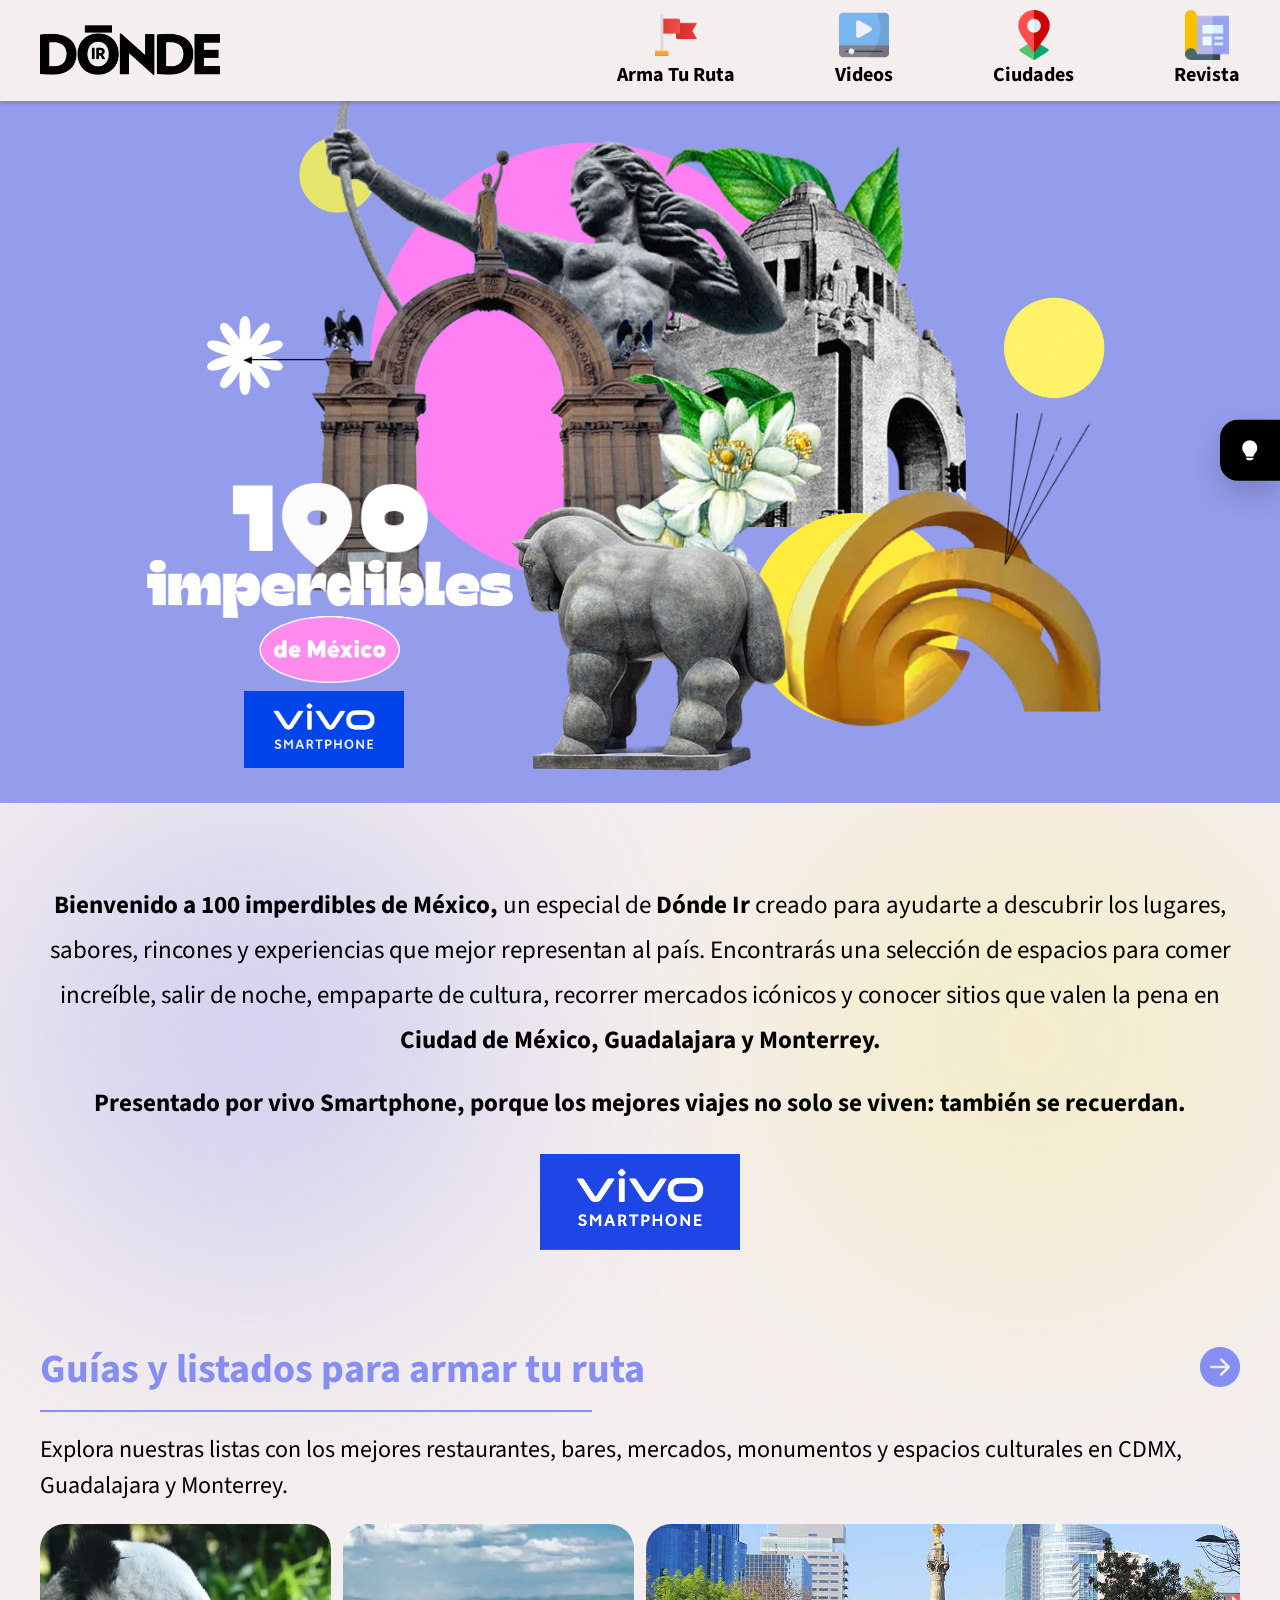
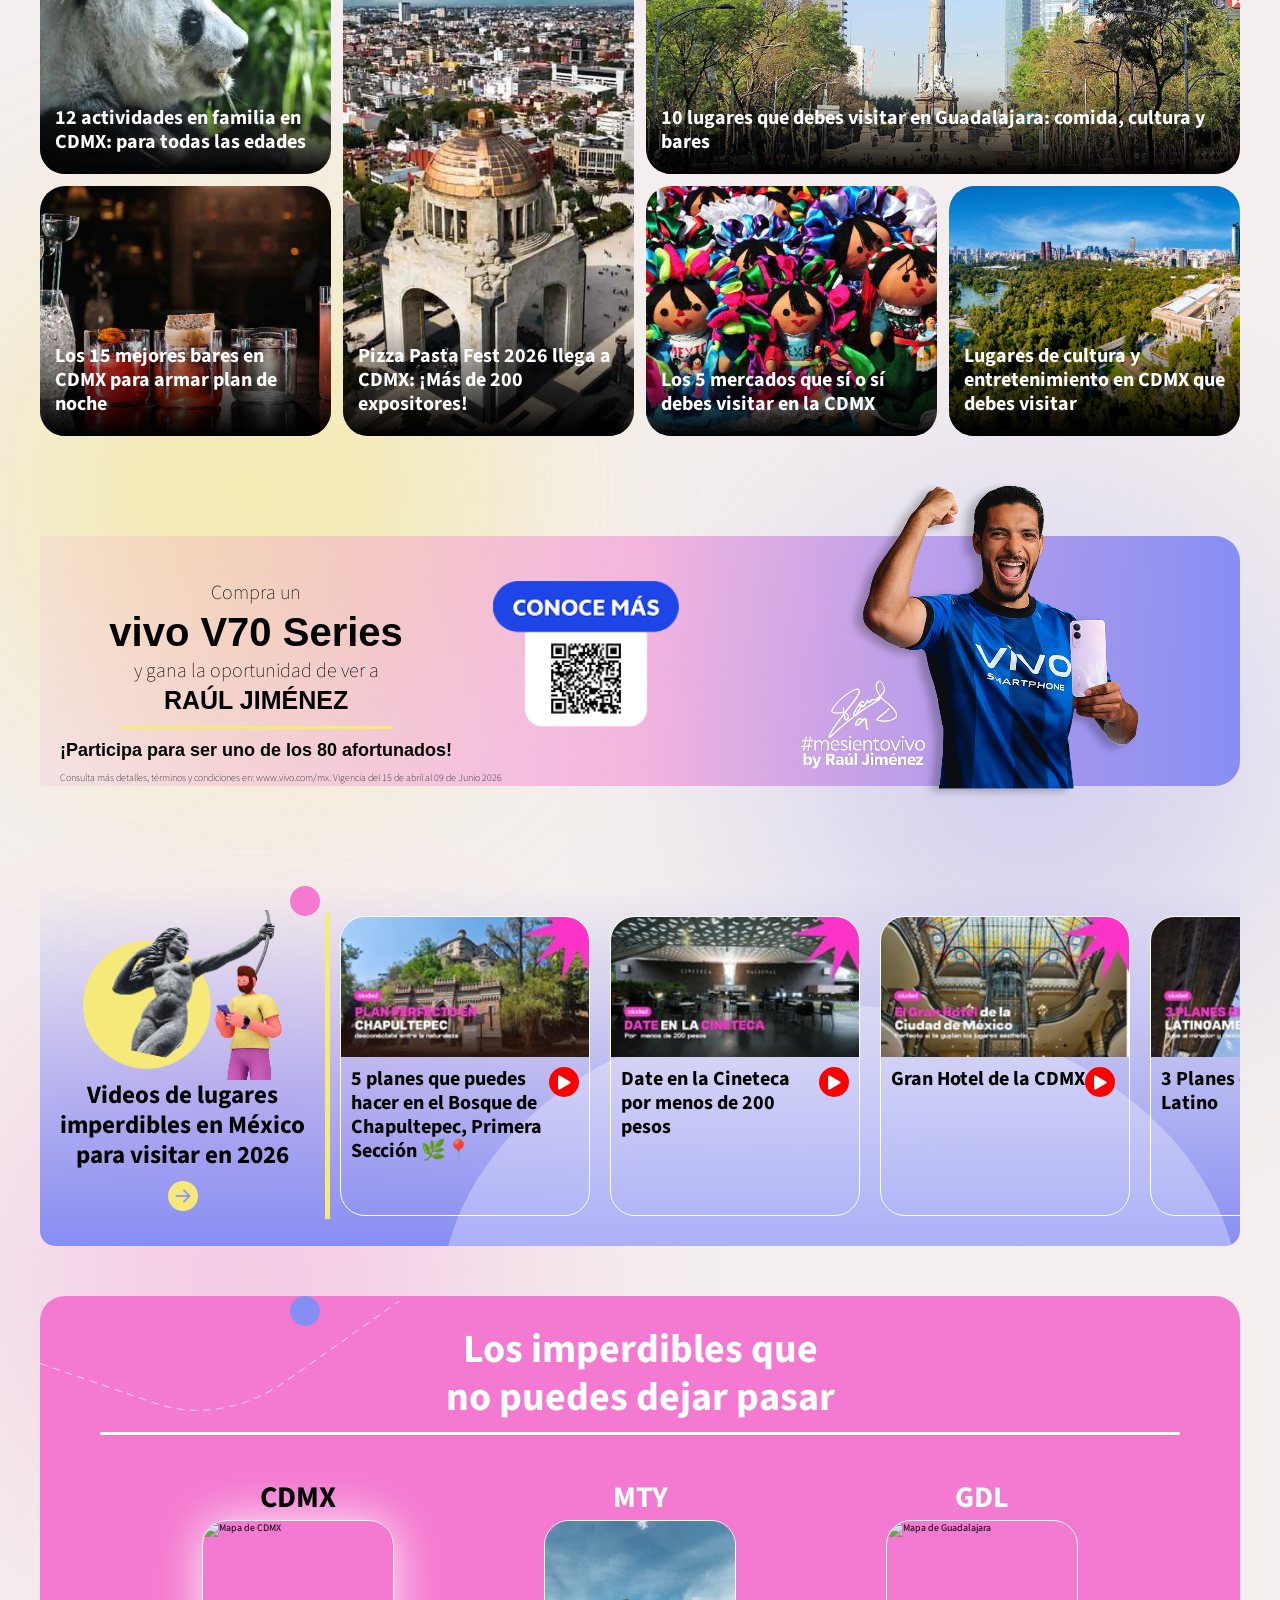
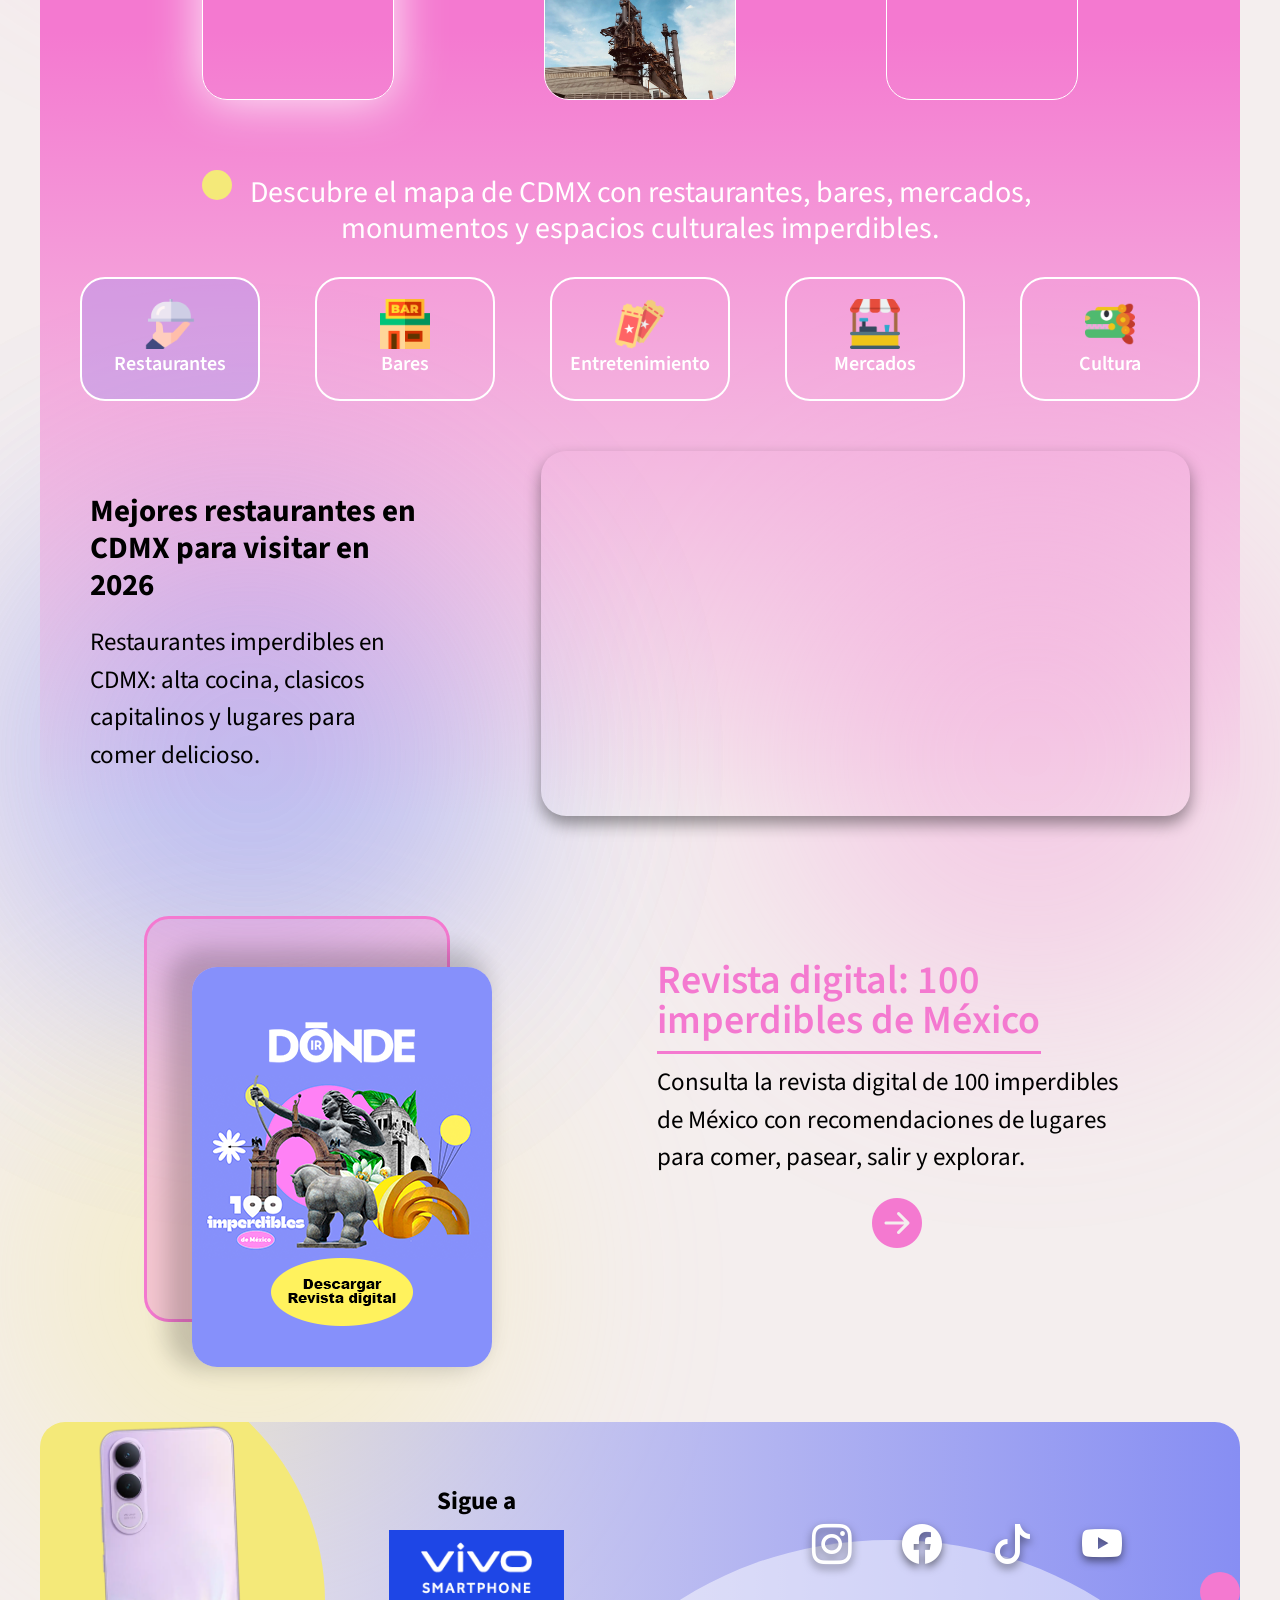
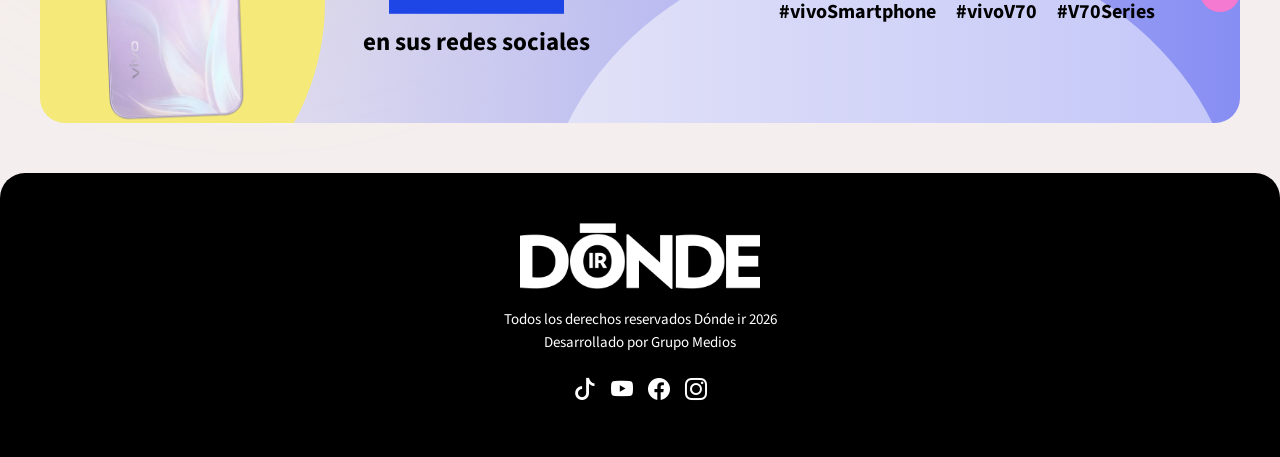
==== commit 4d243e7e: "Se finaliza proyecto" ====
--- a/100-imperdibles/index.html
+++ b/100-imperdibles/index.html
@@ -15,6 +15,18 @@
     <link rel="stylesheet" href="./css/dark-mode.css" id="dark-mode-stylesheet" disabled>
     <!-- Iconos Bootstrap -->
     <link rel="stylesheet" href="https://cdn.jsdelivr.net/npm/bootstrap-icons@1.13.1/font/bootstrap-icons.min.css">
+    <!-- favicon -->
+    <link rel="shortcut icon" href="https://www.dondeir.com/wp-content/themes/dondeir2019/images/favicon.ico">
+	<link rel="apple-touch-icon-precomposed" href="https://www.dondeir.com/wp-content/themes/dondeir2019/images/favicon-152.png">
+	<meta name="msapplication-TileImage" content="https://www.dondeir.com/wp-content/themes/dondeir2019/images/favicon-144.png">
+	<link rel="apple-touch-icon-precomposed" sizes="374x300" href="https://www.dondeir.com/wp-content/themes/dondeir2019/images/favicon-374x300.png">
+	<link rel="apple-touch-icon-precomposed" sizes="152x152" href="https://www.dondeir.com/wp-content/themes/dondeir2019/images/favicon-152.png">
+	<link rel="apple-touch-icon-precomposed" sizes="144x144" href="https://www.dondeir.com/wp-content/themes/dondeir2019/images/favicon-144.png">
+	<link rel="apple-touch-icon-precomposed" sizes="120x120" href="https://www.dondeir.com/wp-content/themes/dondeir2019/images/favicon-120.png">
+	<link rel="apple-touch-icon-precomposed" sizes="114x114" href="https://www.dondeir.com/wp-content/themes/dondeir2019/images/favicon-114.png">
+	<link rel="apple-touch-icon-precomposed" sizes="72x72" href="https://www.dondeir.com/wp-content/themes/dondeir2019/images/favicon-72.png">
+	<link rel="apple-touch-icon-precomposed" href="https://www.dondeir.com/wp-content/themes/dondeir2019/images/favicon-57.png">
+	<link rel="icon" href="https://www.dondeir.com/wp-content/themes/dondeir2019/images/favicon-32.png" sizes="32x32">
     <title>Los 100 imperdibles | Donde Ir</title>
 </head>
 
@@ -36,7 +48,6 @@
     <div class="glow-blob blob-rosa-2"></div>
     <div class="glow-blob blob-morado-3"></div>
     <div class="glow-blob blob-amarillo-4"></div>
-
     <div class="glow-blob blob-amarillo-2"></div>
     <div class="glow-blob blob-rosa-3"></div>
 
@@ -97,7 +108,7 @@
               <img src="./images/hero/abstractos/capa15.webp" alt="Abstracto del hero" class="hero-abstract abstract-6">
               <img src="./images/hero/abstractos/capa4.webp" alt="Abstracto del hero" class="hero-abstract abstract-7">
               <img src="./images/hero/abstractos/capa27.webp" alt="Abstracto del hero" class="hero-abstract abstract-8">
-              <img src="./images/hero/abstractos/capa9.webp" alt="Abstracto del hero" class="hero-abstract abstract-9">
+              <!-- <img src="./images/hero/abstractos/capa9.webp" alt="Abstracto del hero" class="hero-abstract abstract-9"> -->
               <img src="./images/hero/abstractos/capa8.webp" alt="Abstracto del hero" class="hero-abstract abstract-10">
               <img src="./images/hero/abstractos/capa22.webp" alt="Abstracto del hero" class="hero-abstract abstract-11">
               <img src="./images/hero/abstractos/capa28.webp" alt="Abstracto del hero" class="hero-abstract abstract-12">
@@ -349,15 +360,16 @@
                     </div>
                 </div>
                 <div class="ciudad-mapa__mobile">
-                    <!-- <img src="./images/mapa.png" alt="" class="mapa-ejemplo"> -->
                     <div style="width: 90%; margin: 0 auto;">
                         <div class="ciudad-mapa__insert-mobile"
                             style="position: relative; padding-bottom: 177.77777777777777%; padding-top: 0; height: 0;">
-                            <iframe title="vivo-Mercados-mob" frameborder="0" width="360px" height="640px"
+                            <!-- Este es el único iframe que necesitas para la vista móvil -->
+                            <iframe id="city-map-frame-mobile" frameborder="0" width="360px" height="640px"
                                 style="position: absolute; top: 0; left: 0; width: 100%; height: 100%;"
-                                src="https://view.genially.com/69f3cd54a1fba34f668cf667" type="text/html"
+                                src="https://view.genially.com/69f4e3b5a1fba34f66c09a3d" type="text/html"
                                 allowscriptaccess="always" allowfullscreen="true" scrolling="yes"
-                                allownetworking="all"></iframe> </div>
+                                allownetworking="all"></iframe>
+                        </div>
                     </div>
                 </div>
             </div>
--- a/100-imperdibles/css/style.css
+++ b/100-imperdibles/css/style.css
@@ -246,8 +246,8 @@
     padding: 2rem;
     border: 0;
     border-radius: 1.8rem 0 0 1.8rem;
-    background-color: var(--morado);
-    color: var(--negro);
+    background-color: var(--negro);
+    color: var(--blanco);
     font-family: var(--fuente-vivo);
     font-size: 1.5rem;
     line-height: 1;
@@ -425,7 +425,7 @@
     position: relative;
     background-color: #949cec;
     color: var(--blanco);
-    height: clamp(20rem, 67vw, 70dvh);
+    height: clamp(20rem, 67vw, 78dvh);
     overflow: hidden;
 }
 
@@ -516,7 +516,6 @@
     max-width: 100%;
     top: 0;
     left: clamp(1rem, 24%, 28rem);
-    
     /* Animacion giro 180 ida y vuelta */
     animation: cazadora 5s linear infinite;
 }
@@ -553,12 +552,11 @@
 }
 
 .abstract-10{
-    width: clamp(6rem, 17vw, 21rem);
+    width: clamp(6rem, 20vw, 22rem);
     height: auto;
     max-width: 100%;
-    top: clamp(7rem, 45%, 26rem);
-    right: clamp(1rem, 37%, 44rem);
-    
+    top: clamp(7rem, 37%, 26rem);
+    right: clamp(1rem, 34%, 45rem);
     animation: expand 5s linear infinite;
 }
 
@@ -609,7 +607,6 @@
     max-width: 100%;
     top: clamp(3rem, 35%, 19.4rem);
     right: clamp(1rem, 12%, 13.3rem);
-    
     animation: burbuja2 10s linear infinite;
 }
 
@@ -628,7 +625,7 @@
     max-width: 100%;
     bottom: clamp(3.3rem, 3.5rem, 4.5rem);
     left: clamp(5.5rem, 17%, 21.9rem);
-    filter: drop-shadow(0 1.6rem 2rem rgba(0, 0, 0, 0.9));
+    /* filter: drop-shadow(0 1.6rem 2rem rgba(0, 0, 0, 0.9)); */
 }
 
 /* Animacion girar 365 grados infinito, lento aplicado al elemento del png*/    
